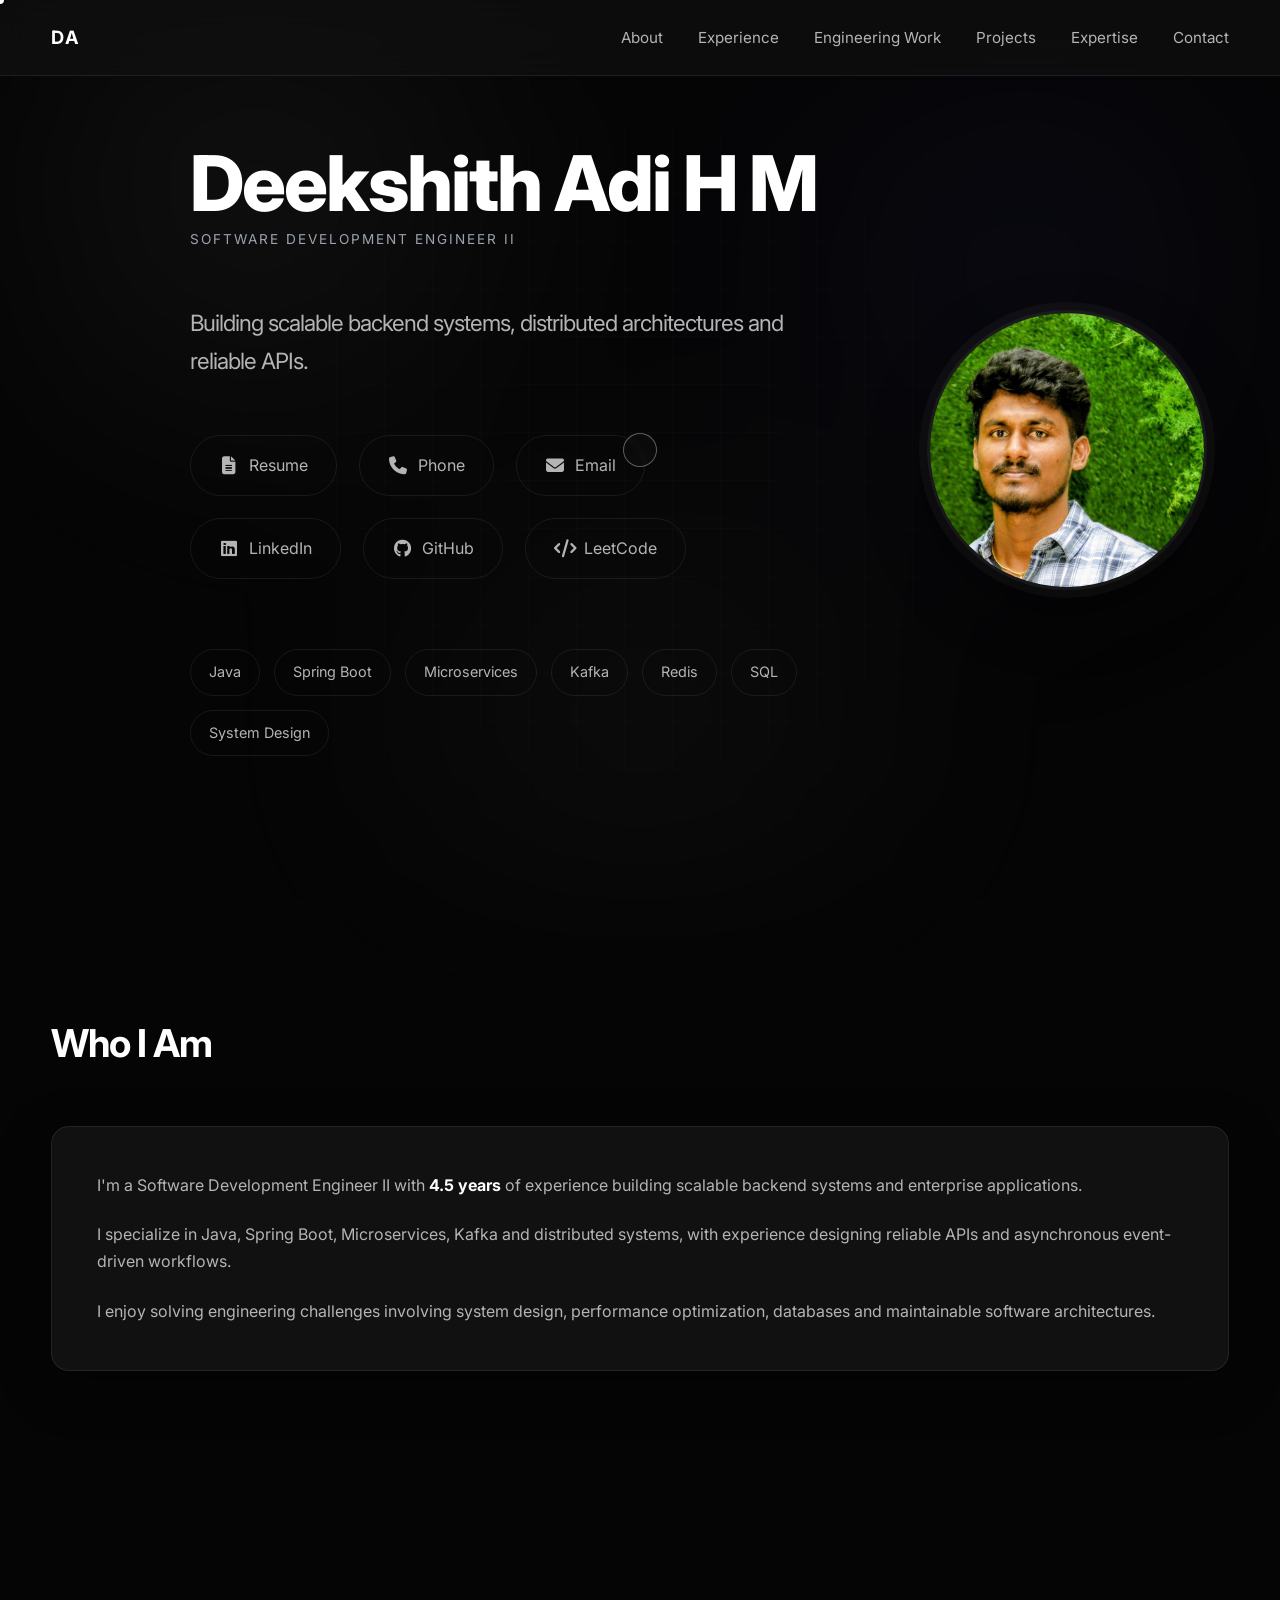
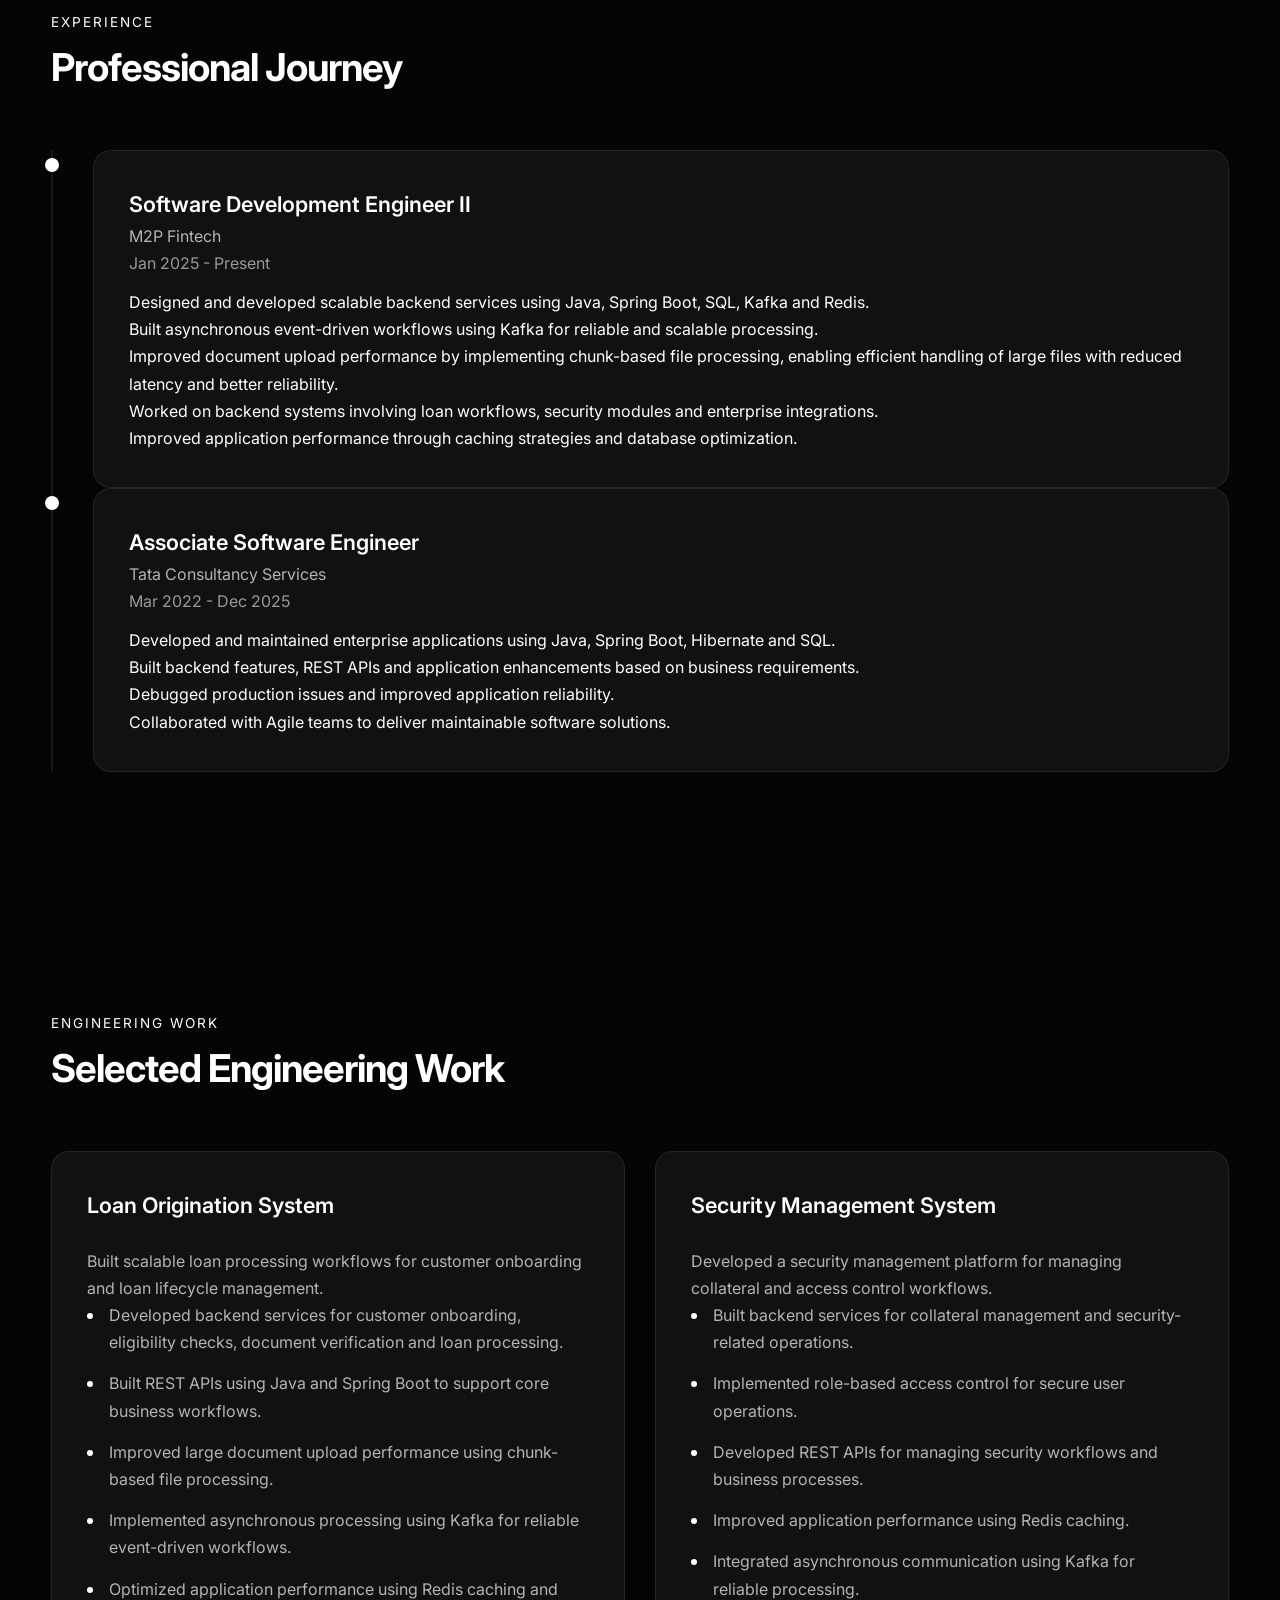
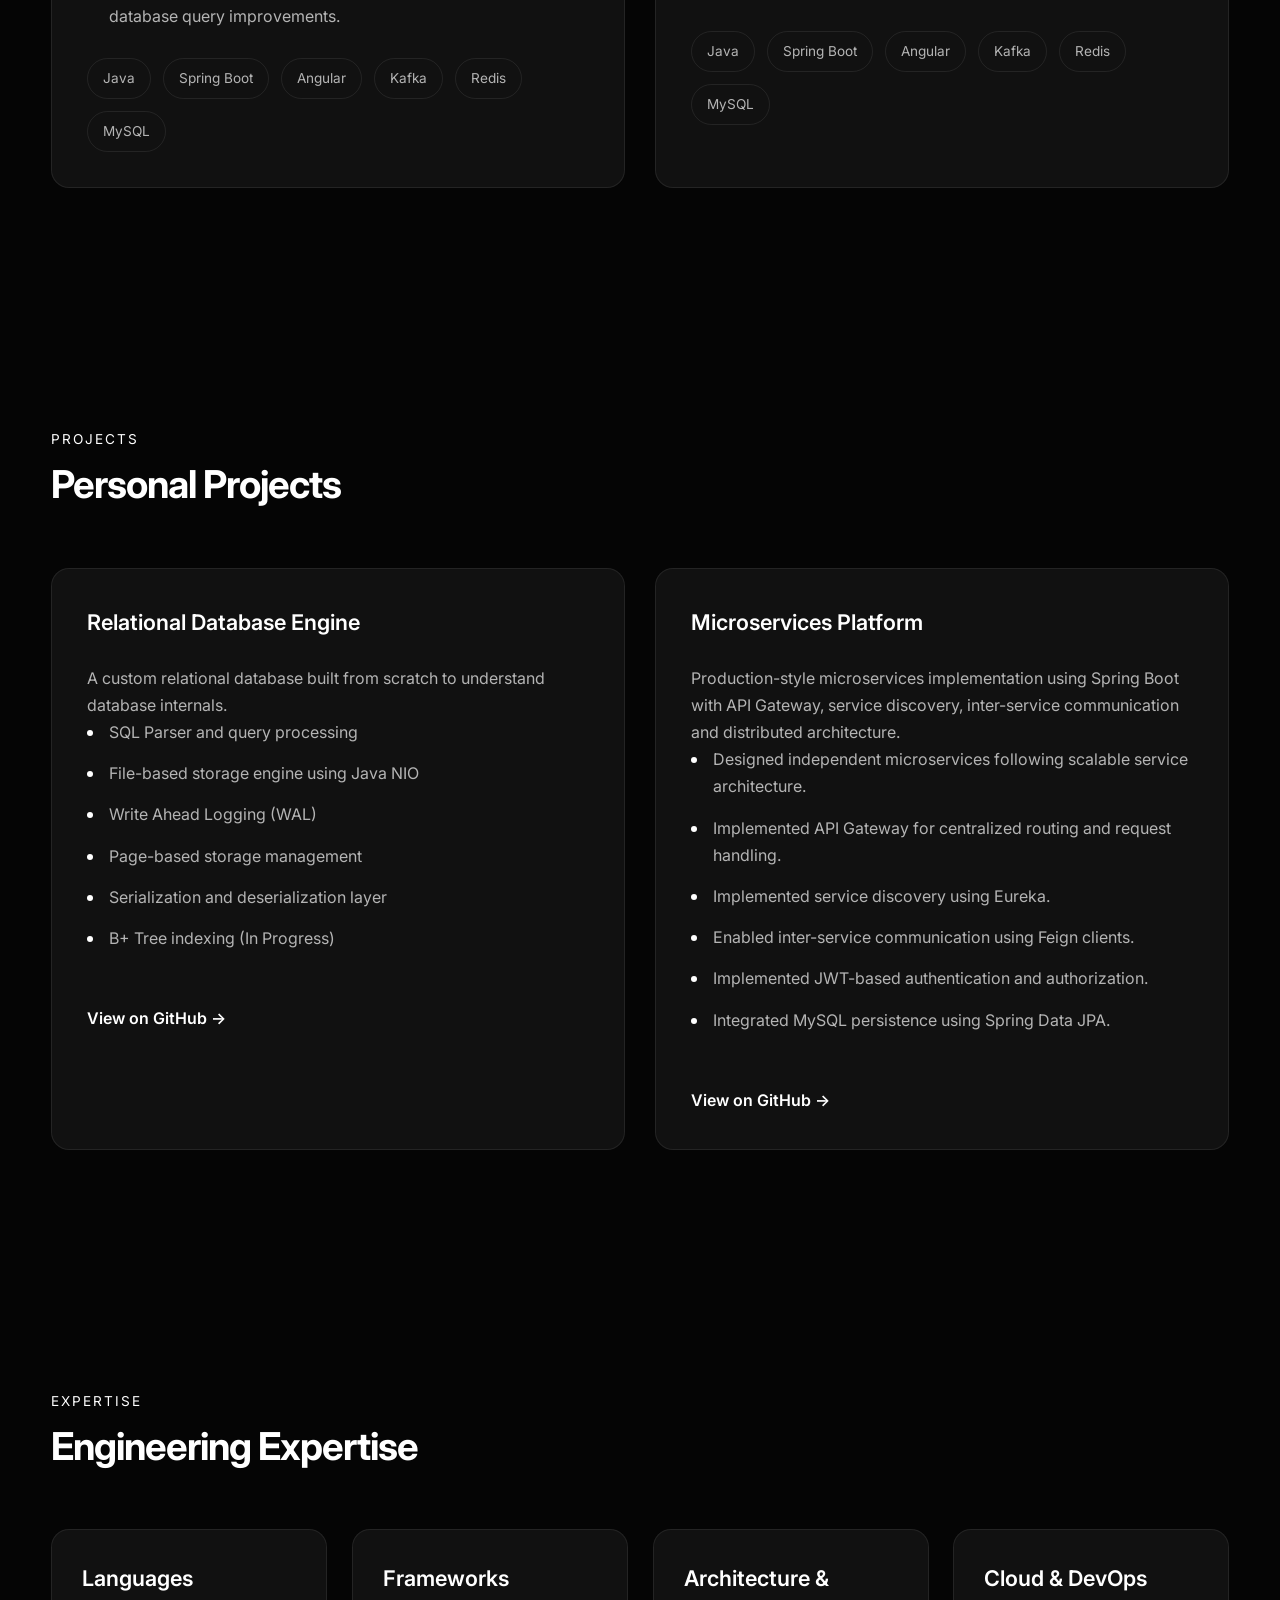
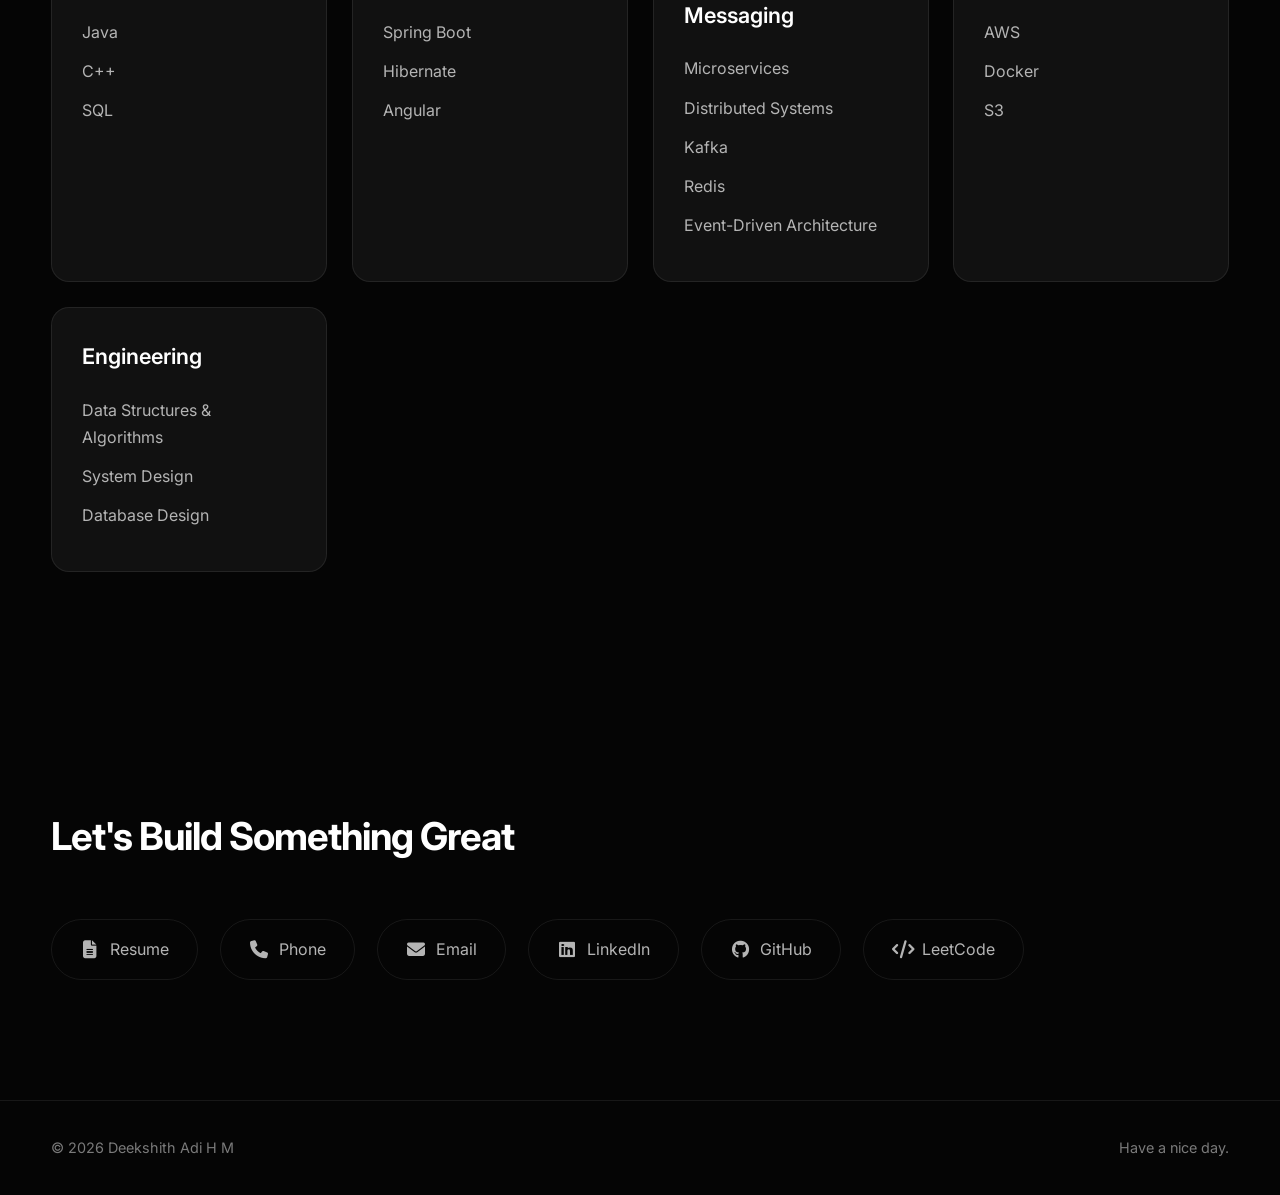
==== index.html @ 99593f80 "Update index.html" ====
<!DOCTYPE html>
<html lang="en">
<head>
    <meta charset="UTF-8" />
    <meta name="viewport" content="width=device-width, initial-scale=1.0" />

    <title>Deekshith Adi H M | Software Development Engineer</title>

    <meta
        name="description"
        content="Software Development Engineer specializing in Java, Spring Boot, Kafka, Distributed Systems and Microservices."
    />

    <meta
        name="keywords"
        content="Java Developer, Spring Boot, Kafka, Microservices, Backend Engineer, Software Engineer, System Design"
    />

    <meta name="author" content="Deekshith Adi H M" />

    <link rel="stylesheet" href="css/styles.css" />
    <link rel="stylesheet" href="css/background.css">
    <link rel="stylesheet" href="css/animations.css" />
    <link rel="stylesheet" href="css/responsive.css" />
    <link rel="stylesheet" href="css/cursor.css">
    <link rel="stylesheet" href="css/loader.css">
    <link rel="stylesheet" href="css/progress.css">

    <link rel="preconnect" href="https://fonts.googleapis.com">
    <link rel="preconnect" href="https://fonts.gstatic.com" crossorigin>

    <link href="https://fonts.googleapis.com/css2?family=Inter:wght@300;400;500;600;700;800&display=swap" rel="stylesheet">
    <link rel="stylesheet" href="https://cdnjs.cloudflare.com/ajax/libs/font-awesome/6.6.0/css/all.min.css"/>

    <script defer src="js/main.js"></script>
    <script defer src="js/cursor.js"></script>
    <script defer src="js/loader.js"></script>
    <script defer src="js/progress.js"></script>

</head>


<body>


<div class="loader">

    <div class="loader-logo">
        DA
    </div>

    <div class="loader-text">
        Loading Portfolio
    </div>

    <div class="loader-bar">

        <div class="loader-progress"></div>

    </div>

</div>


<div class="scroll-progress">
    <div class="scroll-progress-bar"></div>
</div>


<div class="cursor-dot"></div>
<div class="cursor-ring"></div>

<div class="background-noise"></div>



<!-- ================= NAVBAR ================= -->

<header class="navbar">

    <div class="container nav-container">

        <a href="#hero" class="logo">
            DA
        </a>


        <nav class="nav-links">

            <a href="#about">About</a>
            <a href="#experience">Experience</a>
            <a href="#engineering-work">Engineering Work</a>
            <a href="#projects">Projects</a>
            <a href="#expertise">Expertise</a>
            <a href="#contact">Contact</a>

        </nav>


        <button class="menu-btn" id="menuBtn">
            ☰
        </button>


    </div>

</header>




<!-- ================= HERO ================= -->


<section id="hero" class="hero">


    <div class="container hero-container">

         <div class="hero-left">


        <h1>
            Deekshith Adi H M
        </h1>
        <p class="hero-tag">
            Software Development Engineer II
        </p>     


        <h2>
            Building scalable backend systems,
            distributed architectures and reliable APIs.
        </h2>



        <div class="hero-buttons">


           <div class="contact-links">

    <a href="assets/resume.pdf" target="_blank">
        <i class="fa-solid fa-file-lines"></i>
        Resume
    </a>

    <a href="tel:+917981121773">
        <i class="fa-solid fa-phone"></i>
        Phone
    </a>

    <a href="mailto:deekshithadi.hm@gmail.com">
        <i class="fa-solid fa-envelope"></i>
        Email
    </a>

    <a href="https://www.linkedin.com/in/deekshith-adi-493778290" target="_blank">
        <i class="fa-brands fa-linkedin"></i>
        LinkedIn
    </a>

    <a href="https://github.com/Deekshith8" target="_blank">
        <i class="fa-brands fa-github"></i>
        GitHub
    </a>

    <a href="https://leetcode.com/u/Deek100/" target="_blank">
        <i class="fa-solid fa-code"></i>
        LeetCode
    </a>

</div>



        </div>



        <div class="hero-tech">


            <span>Java</span>
            <span>Spring Boot</span>
            <span>Microservices</span>
            <span>Kafka</span>
            <span>Redis</span>
            <span>SQL</span>
            <span>System Design</span>


        </div>


      </div>

        <div class="hero-right">

        <div class="hero-image">
            <img
                src="assets/images/profile.jpg"
                alt="Deekshith Adi H M"
                loading="lazy"
            >
        </div>

      </div>
        
    </div>     


</section>





<!-- ================= ABOUT ================= -->


<section id="about" class="section">


<div class="container">


<div class="section-heading">


<!-- <p>
    About
</p> -->


<h2>
    Who I Am
</h2>


</div>




<div class="about-card">


<p>

I'm a Software Development Engineer II with
<strong>4.5 years</strong> of experience building
scalable backend systems and enterprise applications.

</p>



<p>

I specialize in Java, Spring Boot, Microservices,
Kafka and distributed systems, with experience designing
reliable APIs and asynchronous event-driven workflows.

</p>



<p>

I enjoy solving engineering challenges involving
system design, performance optimization,
databases and maintainable software architectures.

</p>


</div>



</div>


</section>







<!-- ================= EXPERIENCE ================= -->


<section id="experience" class="section">


<div class="container">


<div class="section-heading">


<p>
Experience
</p>


<h2>
Professional Journey
</h2>


</div>





<div class="timeline">



<div class="timeline-item">


<div class="timeline-dot"></div>



<div class="timeline-content">






<h3>

Software Development Engineer II

</h3>



<p>

M2P Fintech

</p>

<span class="timeline-year">

Jan 2025 - Present

</span>



<ul>


<li>
Designed and developed scalable backend services using Java, Spring Boot, SQL, Kafka and Redis.
</li>


<li>
Built asynchronous event-driven workflows using Kafka for reliable and scalable processing.
</li>


<li>
Improved document upload performance by implementing chunk-based file processing, enabling efficient handling of large files with reduced latency and better reliability.
</li>


<li>
Worked on backend systems involving loan workflows, security modules and enterprise integrations.
</li>


<li>
Improved application performance through caching strategies and database optimization.
</li>


</ul>


</div>


</div>





<div class="timeline-item">


<div class="timeline-dot"></div>


<div class="timeline-content">





<h3>

Associate Software Engineer

</h3>


<p>

Tata Consultancy Services

</p>

<span class="timeline-year">

Mar 2022 - Dec 2025

</span>



<ul>


<li>
Developed and maintained enterprise applications using Java, Spring Boot, Hibernate and SQL.
</li>


<li>
Built backend features, REST APIs and application enhancements based on business requirements.
</li>


<li>
Debugged production issues and improved application reliability.
</li>


<li>
Collaborated with Agile teams to deliver maintainable software solutions.
</li>


</ul>



</div>


</div>



</div>


</div>


</section>
<!-- ================= ENGINEERING WORK ================= -->


<section id="engineering-work" class="section">


<div class="container">


<div class="section-heading">


<p>
Engineering Work
</p>


<h2>
Selected Engineering Work
</h2>


</div>




<div class="cards-grid">



<!-- LOS -->


<article class="project-card">


<h3>
Loan Origination System
</h3>



<p>

Built scalable loan processing workflows for customer
onboarding and loan lifecycle management.

</p>



<ul>


<li>
Developed backend services for customer onboarding,
eligibility checks, document verification and loan processing.
</li>


<li>
Built REST APIs using Java and Spring Boot to support
core business workflows.
</li>


<li>
Improved large document upload performance using
chunk-based file processing.
</li>


<li>
Implemented asynchronous processing using Kafka for
reliable event-driven workflows.
</li>


<li>
Optimized application performance using Redis caching
and database query improvements.
</li>


</ul>




<div class="tech-stack">


<span>Java</span>
<span>Spring Boot</span>
<span>Angular</span>
<span>Kafka</span>
<span>Redis</span>
<span>MySQL</span>


</div>



</article>






<!-- SMS -->


<article class="project-card">


<h3>

Security Management System

</h3>



<p>

Developed a security management platform for managing
collateral and access control workflows.

</p>



<ul>


<li>
Built backend services for collateral management and
security-related operations.
</li>


<li>
Implemented role-based access control for secure user operations.
</li>


<li>
Developed REST APIs for managing security workflows
and business processes.
</li>


<li>
Improved application performance using Redis caching.
</li>


<li>
Integrated asynchronous communication using Kafka
for reliable processing.
</li>


</ul>



<div class="tech-stack">


<span>Java</span>
<span>Spring Boot</span>
<span>Angular</span>
<span>Kafka</span>
<span>Redis</span>
<span>MySQL</span>


</div>



</article>




</div>


</div>


</section>








<!-- ================= PERSONAL PROJECTS ================= -->


<section id="projects" class="section">


<div class="container">


<div class="section-heading">


<p>
Projects
</p>


<h2>
Personal Projects
</h2>


</div>





<div class="cards-grid">





<article class="project-card">


<h3>

Relational Database Engine

</h3>



<p>

A custom relational database built from scratch to
understand database internals.

</p>



<ul>


<li>
SQL Parser and query processing
</li>


<li>
File-based storage engine using Java NIO
</li>


<li>
Write Ahead Logging (WAL)
</li>


<li>
Page-based storage management
</li>


<li>
Serialization and deserialization layer
</li>


<li>
B+ Tree indexing (In Progress)
</li>


</ul>



<a
href="https://github.com/Deekshith8/MyDb"
target="_blank"
class="project-link"
>

View on GitHub →

</a>



</article>





<article class="project-card">

    <h3>
        Microservices Platform
    </h3>


    <p>
        Production-style microservices implementation using
        Spring Boot with API Gateway, service discovery,
        inter-service communication and distributed architecture.
    </p>


    <ul>

        <li>
            Designed independent microservices following
            scalable service architecture.
        </li>

        <li>
            Implemented API Gateway for centralized routing
            and request handling.
        </li>

        <li>
            Implemented service discovery using Eureka.
        </li>

        <li>
            Enabled inter-service communication using Feign clients.
        </li>

        <li>
            Implemented JWT-based authentication and authorization.
        </li>

        <li>
            Integrated MySQL persistence using Spring Data JPA.
        </li>

    </ul>


    <a
        href="https://github.com/Deekshith8/Microservices"
        target="_blank"
        class="project-link"
    >
        View on GitHub →
    </a>


</article>





</div>


</div>


</section>








<!-- ================= EXPERTISE ================= -->



<section id="expertise" class="section">


<div class="container">


<div class="section-heading">


<p>
Expertise
</p>


<h2>
Engineering Expertise
</h2>


</div>





<div class="skills-grid">





<div class="skill-card">


<h3>
Languages
</h3>


<span>Java</span>
<span>C++</span>
<span>SQL</span>


</div>







<div class="skill-card">


<h3>
Frameworks
</h3>


<span>Spring Boot</span>
<span>Hibernate</span>
<span>Angular</span>


</div>







<div class="skill-card">


<h3>
Architecture & Messaging
</h3>


<span>Microservices</span>
<span>Distributed Systems</span>
<span>Kafka</span>
<span>Redis</span>
<span>Event-Driven Architecture</span>


</div>







<div class="skill-card">


<h3>
Cloud & DevOps
</h3>


<span>AWS</span>
<span>Docker</span>
<span>S3</span>    


</div>







<div class="skill-card">


<h3>
Engineering
</h3>


<span>Data Structures & Algorithms</span>
<span>System Design</span>
<span>Database Design</span>


</div>





</div>


</div>


</section>









<!-- ================= CONTACT ================= -->



<section id="contact" class="section">


<div class="container">


<div class="section-heading">



<h2>
Let's Build Something Great
</h2>


</div>




<div class="contact-links">
<div class="contact-links">

    <a href="assets/resume.pdf" target="_blank">
        <i class="fa-solid fa-file-lines"></i>
        Resume
    </a>

    <a href="tel:+917981121773">
        <i class="fa-solid fa-phone"></i>
        Phone
    </a>

    <a href="mailto:deekshithadi.hm@gmail.com">
        <i class="fa-solid fa-envelope"></i>
        Email
    </a>

    <a href="https://www.linkedin.com/in/deekshith-adi-493778290" target="_blank">
        <i class="fa-brands fa-linkedin"></i>
        LinkedIn
    </a>

    <a href="https://github.com/Deekshith8" target="_blank">
        <i class="fa-brands fa-github"></i>
        GitHub
    </a>

    <a href="https://leetcode.com/u/Deek100/" target="_blank">
        <i class="fa-solid fa-code"></i>
        LeetCode
    </a>

</div>


</div>



</div>


</section>








<!-- ================= FOOTER ================= -->



<footer>


<div class="container footer-content">


<p>

© 2026 Deekshith Adi H M

</p>



<p>

Have a nice day.

</p>



</div>


</footer>





</body>

</html>
---- css/styles.css ----
/* ===========================================================
   GLOBAL
=========================================================== */

:root {

    --bg: #070707;
    --surface: #111111;
    --surface-light: #171717;

    --text: #ffffff;
    --text-secondary: #b4b4b4;
    --text-muted: #7a7a7a;

    --border: rgba(255,255,255,.08);
    --border-hover: rgba(255,255,255,.18);

    --primary: #ffffff;

    --glass: rgba(18,18,18,.65);

    --shadow:
        0 15px 50px rgba(0,0,0,.35);

    --radius:18px;

    --max-width:1200px;

}

/* ===========================================================
   RESET
=========================================================== */

*{
    margin:0;
    padding:0;
    box-sizing:border-box;
}

html{

    scroll-behavior:smooth;

}

body{

    font-family:'Inter',sans-serif;

    background:var(--bg);

    color:var(--text);

    line-height:1.7;

    overflow-x:hidden;

}

img{

    max-width:100%;

}

a{

    color:inherit;

    text-decoration:none;

}

ul{

    list-style:none;

}

button{

    border:none;

    background:none;

    cursor:pointer;

    font-family:inherit;

}

/* ===========================================================
   TYPOGRAPHY
=========================================================== */

h1{

    font-size:4.7rem;

    line-height:1.05;

    font-weight:800;

    letter-spacing:-2px;

}

h2{

    font-size:2.4rem;

    line-height:1.2;

    font-weight:700;

    letter-spacing:-1px;

}

h3{

    font-size:1.35rem;

    font-weight:600;

}

p{

    color:var(--text-secondary);

    font-size:1rem;

}

/* ===========================================================
   LAYOUT
=========================================================== */

.container{

    width:min(92%,var(--max-width));

    margin:auto;

}

.section{

    padding:120px 0;

}

.section-heading{

    margin-bottom:60px;

}

.section-heading p{

    color:white;

    font-size:.85rem;

    text-transform:uppercase;

    letter-spacing:2px;

    margin-bottom:10px;

}

.section-heading h2{

    max-width:600px;

}

/* ===========================================================
   NAVBAR
=========================================================== */

.navbar{

    position:fixed;

    top:0;

    left:0;

    width:100%;

    z-index:1000;

    backdrop-filter:blur(18px);

    background:var(--glass);

    border-bottom:1px solid var(--border);

}

.nav-container{

    display:flex;

    justify-content:space-between;

    align-items:center;

    height:75px;

}

.logo{

    font-weight:700;

    font-size:1.15rem;

    letter-spacing:2px;

}

.nav-links{

    display:flex;

    gap:35px;

}

.nav-links a{

    color:var(--text-secondary);

    transition:.3s;

    font-size:.95rem;

}

.nav-links a:hover{

    color:white;

}

.menu-btn{

    display:none;

    color:white;

    font-size:1.5rem;

}

/* ===========================================================
   HERO
=========================================================== */

.hero{

    min-height:100vh;

    display:flex;

    align-items:center;

}

.hero-container{

    max-width:900px;

}

.hero-tag{

    display:inline-block;

    color:#9ca3af;

    margin-bottom:25px;

    letter-spacing:2px;

    text-transform:uppercase;

    font-size:.85rem;

}

.hero h2{

    margin-top:28px;

    color:var(--text-secondary);

    font-size:1.4rem;

    font-weight:400;

    line-height:1.7;

    max-width:820px;

}

.hero-buttons{

    display:flex;

    gap:18px;

    flex-wrap:wrap;

    margin-top:55px;

}

.primary-btn{

    padding:15px 28px;

    background:white;

    color:black;

    border-radius:999px;

    font-weight:600;

    transition:.3s;

}

.primary-btn:hover{

    transform:translateY(-3px);

}

.secondary-btn{

    padding:15px 28px;

    border:1px solid var(--border);

    border-radius:999px;

    color:var(--text-secondary);

    transition:.3s;

}

.secondary-btn:hover{

    color:white;

    border-color:var(--border-hover);

    background:rgba(255,255,255,.04);

}

.hero-tech{

    display:flex;

    flex-wrap:wrap;

    gap:14px;

    margin-top:70px;

}

.hero-tech span{

    border:1px solid var(--border);

    padding:10px 18px;

    border-radius:999px;

    color:var(--text-secondary);

    font-size:.9rem;

}

/* ===========================================================
   ABOUT
=========================================================== */

.about-card{

    background:var(--surface);

    border:1px solid var(--border);

    border-radius:var(--radius);

    padding:45px;

    box-shadow:var(--shadow);

}

.about-card p{

    margin-bottom:22px;

}

.about-card p:last-child{

    margin-bottom:0;

}

.about-card strong{

    color:white;

}

/* ===========================================================
   TIMELINE
=========================================================== */

.timeline{

    position:relative;

    padding-left:40px;

    border-left:2px solid var(--border);

}

.timeline-item{

    position:relative;

}

.timeline-dot{

    position:absolute;

    width:14px;

    height:14px;

    border-radius:50%;

    background:white;

    left:-48px;

    top:8px;

}

.timeline-content{

    background:var(--surface);

    border:1px solid var(--border);

    border-radius:var(--radius);

    padding:35px;

}

.timeline-year{

    display:inline-block;

    color:#999;

    margin-bottom:12px;

}

/* ===========================================================
   GRID
=========================================================== */

.cards-grid{

    display:grid;

    grid-template-columns:repeat(auto-fit,minmax(360px,1fr));

    gap:30px;

}

/* ===========================================================
   PROJECT CARD
=========================================================== */

.project-card{

    background:var(--surface);

    border:1px solid var(--border);

    border-radius:var(--radius);

    padding:35px;

    transition:.35s;

}

.project-card:hover{

    transform:translateY(-8px);

    border-color:var(--border-hover);

}

.project-card h3{

    margin-bottom:24px;

}

.project-card ul{

    display:flex;

    flex-direction:column;

    gap:14px;

    margin-bottom:28px;

}

.project-card li{

    color:var(--text-secondary);

    position:relative;

    padding-left:22px;

}

.project-card li::before{

    content:"";

    position:absolute;

    width:6px;

    height:6px;

    border-radius:50%;

    background:white;

    left:0;

    top:11px;

}

.project-link{

    display:inline-flex;

    margin-top:25px;

    color:white;

    font-weight:600;

}

.tech-stack{

    display:flex;

    flex-wrap:wrap;

    gap:12px;

}

.tech-stack span{

    padding:8px 15px;

    border-radius:999px;

    border:1px solid var(--border);

    color:var(--text-secondary);

    font-size:.85rem;

}

/* ===========================================================
   SKILLS
=========================================================== */

.skills-grid{

    display:grid;

    grid-template-columns:repeat(auto-fit,minmax(240px,1fr));

    gap:25px;

}

.skill-card{

    background:var(--surface);

    border:1px solid var(--border);

    border-radius:var(--radius);

    padding:30px;

    transition:.35s;

}

.skill-card:hover{

    border-color:var(--border-hover);

    transform:translateY(-6px);

}

.skill-card h3{

    margin-bottom:22px;

}

.skill-card span{

    display:block;

    color:var(--text-secondary);

    margin-bottom:12px;

}

/* ===========================================================
   CONTACT
=========================================================== */

.contact-links{

    display:flex;

    flex-wrap:wrap;

    gap:22px;

}

.contact-links a{

    padding:16px 28px;

    border:1px solid var(--border);

    border-radius:999px;

    color:var(--text-secondary);

    transition:.3s;

}

.contact-links a:hover{

    background:white;

    color:black;

}

/* ===========================================================
   FOOTER
=========================================================== */

footer{

    border-top:1px solid var(--border);

    padding:35px 0;

}

.footer-content{

    display:flex;

    justify-content:space-between;

    align-items:center;

    gap:20px;

}

.footer-content p{

    color:var(--text-muted);

    font-size:.9rem;

}

/* ===========================================================
   SELECTION
=========================================================== */

::selection{

    background:white;

    color:black;

}

/* ===========================================================
   SCROLLBAR
=========================================================== */

::-webkit-scrollbar{

    width:8px;

}

::-webkit-scrollbar-track{

    background:#090909;

}

::-webkit-scrollbar-thumb{

    background:#2d2d2d;

    border-radius:10px;

}

::-webkit-scrollbar-thumb:hover{

    background:#555;

}

.nav-links a.active {
    color: #ffffff;
}

.nav-links a.active::after {
    width: 100%;
}

.hero-container{
    display:flex;
    justify-content:space-between;
    align-items:center;
    gap:80px;
}

.hero-left{
    flex:1;
}

.hero-left h1{
    white-space: nowrap;
    font-size: clamp(3rem, 6vw, 5rem);
    line-height: 1.05;
}

.hero-right{
    flex:0 0 230px;
    display:flex;
    justify-content:center;
    transform: translateX(30px);
}

.hero-image{
    width: 280px;
    height: 280px;
    border-radius: 50%;
    overflow: hidden;
    border: 3px solid rgba(255,255,255,.08);
    box-shadow:
        0 0 0 8px rgba(255,255,255,.03),
        0 25px 60px rgba(0,0,0,.45);
}

.hero-image:hover{
    transform:translateY(-6px);
}

.hero-image img{
    width:100%;
    height:100%;
    object-fit:cover;
     object-position:55% 8%;
}

.hero-meta{
    margin:20px 0;
    color:#9ca3af;
    font-size:.95rem;
}

.project-subtitle{
    color:#9ca3af;
    margin-bottom:18px;
    font-size:.95rem;
}


.contact-links a{
    display:flex;
    align-items:center;
    gap:10px;
}

.contact-links i{
    font-size:18px;
    width:20px;
    text-align:center;
}
---- css/background.css ----
/* ==========================================================
   PREMIUM BACKGROUND
   Vercel / Linear Inspired
========================================================== */

body {

    position: relative;
    overflow-x: hidden;
    background: #050505;

}

/* ----------------------------------------------------------
   Animated Aurora
---------------------------------------------------------- */

body::before {

    content: "";

    position: fixed;

    inset: 0;

    pointer-events: none;

    background:

        radial-gradient(circle at 20% 20%,
            rgba(255,255,255,0.05),
            transparent 30%),

        radial-gradient(circle at 80% 30%,
            rgba(90,90,255,0.05),
            transparent 35%),

        radial-gradient(circle at 50% 80%,
            rgba(255,255,255,0.03),
            transparent 40%);

    filter: blur(80px);

    animation: auroraMove 18s ease-in-out infinite alternate;

    z-index: -3;

}

/* ----------------------------------------------------------
   Grid
---------------------------------------------------------- */

body::after {

    content: "";

    position: fixed;

    inset: 0;

    pointer-events: none;

    background-image:

        linear-gradient(
            rgba(255,255,255,0.03) 1px,
            transparent 1px
        ),

        linear-gradient(
            90deg,
            rgba(255,255,255,0.03) 1px,
            transparent 1px
        );

    background-size: 48px 48px;

    mask-image:
        radial-gradient(circle at center,
            black,
            transparent 95%);

    z-index: -2;

    opacity: .6;

}

/* ----------------------------------------------------------
   Noise Layer
---------------------------------------------------------- */

.background-noise {

    position: fixed;

    inset: 0;

    pointer-events: none;

    opacity: .02;

    background-image:
        url("https://www.transparenttextures.com/patterns/asfalt-dark.png");

    z-index: -1;

}

/* ----------------------------------------------------------
   Animation
---------------------------------------------------------- */

@keyframes auroraMove {

    from {

        transform:
            translate(-4%, -2%)
            scale(1);

    }

    to {

        transform:
            translate(4%, 3%)
            scale(1.15);

    }

}
---- css/animations.css ----
/* ==========================================================
   ANIMATIONS
========================================================== */

/* ---------- Keyframes ---------- */

@keyframes fadeUp {

    from {
        opacity: 0;
        transform: translateY(45px);
    }

    to {
        opacity: 1;
        transform: translateY(0);
    }

}

@keyframes fadeLeft {

    from {
        opacity: 0;
        transform: translateX(-50px);
    }

    to {
        opacity: 1;
        transform: translateX(0);
    }

}

@keyframes fadeRight {

    from {
        opacity: 0;
        transform: translateX(50px);
    }

    to {
        opacity: 1;
        transform: translateX(0);
    }

}

@keyframes zoomIn {

    from {
        opacity: 0;
        transform: scale(.92);
    }

    to {
        opacity: 1;
        transform: scale(1);
    }

}

@keyframes float {

    0% {
        transform: translateY(0);
    }

    50% {
        transform: translateY(-6px);
    }

    100% {
        transform: translateY(0);
    }

}

@keyframes pulse {

    0% {
        box-shadow: 0 0 0 rgba(255,255,255,.15);
    }

    50% {
        box-shadow: 0 0 25px rgba(255,255,255,.08);
    }

    100% {
        box-shadow: 0 0 0 rgba(255,255,255,.15);
    }

}

@keyframes slideDown {

    from {

        opacity:0;
        transform:translateY(-25px);

    }

    to{

        opacity:1;
        transform:translateY(0);

    }

}

/* ==========================================================
   INITIAL STATES
========================================================== */

.reveal{

    opacity:0;

    transform:translateY(45px);

    transition:
        opacity .8s ease,
        transform .8s ease;

    will-change:opacity,transform;

}

.reveal.active{

    opacity:1;

    transform:translateY(0);

}

/* ---------- Variants ---------- */

.reveal-left{

    opacity:0;

    transform:translateX(-50px);

    transition:
        opacity .8s ease,
        transform .8s ease;

}

.reveal-left.active{

    opacity:1;

    transform:translateX(0);

}

.reveal-right{

    opacity:0;

    transform:translateX(50px);

    transition:
        opacity .8s ease,
        transform .8s ease;

}

.reveal-right.active{

    opacity:1;

    transform:translateX(0);

}

.reveal-scale{

    opacity:0;

    transform:scale(.94);

    transition:
        opacity .8s ease,
        transform .8s ease;

}

.reveal-scale.active{

    opacity:1;

    transform:scale(1);

}

/* ==========================================================
   STAGGER DELAYS
========================================================== */

.delay-1{

    transition-delay:.08s;

}

.delay-2{

    transition-delay:.16s;

}

.delay-3{

    transition-delay:.24s;

}

.delay-4{

    transition-delay:.32s;

}

.delay-5{

    transition-delay:.40s;

}

.delay-6{

    transition-delay:.48s;

}

/* ==========================================================
   HERO
========================================================== */

.hero-tag{

    animation:
        fadeUp .8s ease forwards;

}

.hero h1{

    animation:
        fadeUp .9s ease forwards;

}

.hero h2{

    animation:
        fadeUp 1s ease forwards;

}

.hero-buttons{

    animation:
        fadeUp 1.1s ease forwards;

}

.hero-tech{

    animation:
        fadeUp 1.2s ease forwards;

}

/* ==========================================================
   NAVBAR
========================================================== */

.navbar{

    animation:
        slideDown .7s ease;

    transition:
        background .3s,
        border-color .3s,
        box-shadow .3s;

}

.navbar.scrolled{

    box-shadow:
        0 15px 40px rgba(0,0,0,.35);

}

/* ==========================================================
   BUTTONS
========================================================== */

.primary-btn,
.secondary-btn,
.contact-links a{

    transition:
        transform .28s ease,
        background .28s ease,
        color .28s ease,
        border-color .28s ease,
        box-shadow .28s ease;

}

.primary-btn:hover{

    transform:translateY(-4px);

    box-shadow:
        0 12px 30px rgba(255,255,255,.15);

}

.secondary-btn:hover,
.contact-links a:hover{

    transform:translateY(-4px);

}

/* ==========================================================
   CARDS
========================================================== */

.project-card,
.skill-card,
.about-card,
.timeline-content{

    transition:
        transform .35s ease,
        border-color .35s ease,
        box-shadow .35s ease,
        background .35s ease;

}

.project-card:hover,
.skill-card:hover,
.about-card:hover,
.timeline-content:hover{

    box-shadow:
        0 18px 45px rgba(0,0,0,.35);

}

/* ==========================================================
   TECH TAGS
========================================================== */

.tech-stack span,
.hero-tech span{

    transition:
        transform .25s ease,
        border-color .25s ease,
        background .25s ease;

}

.tech-stack span:hover,
.hero-tech span:hover{

    transform:translateY(-3px);

    border-color:rgba(255,255,255,.22);

    background:rgba(255,255,255,.03);

}

/* ==========================================================
   LOGO
========================================================== */

.logo{

    transition:
        letter-spacing .3s ease,
        transform .3s ease;

}

.logo:hover{

    letter-spacing:4px;

    transform:translateY(-2px);

}

/* ==========================================================
   NAV LINKS
========================================================== */

.nav-links a{

    position:relative;

}

.nav-links a::after{

    content:"";

    position:absolute;

    left:0;

    bottom:-7px;

    width:0;

    height:2px;

    background:white;

    transition:.3s;

}

.nav-links a:hover::after{

    width:100%;

}

/* ==========================================================
   FLOATING TAGS
========================================================== */

.hero-tech span:nth-child(1){

    animation:
        float 4s ease-in-out infinite;

}

.hero-tech span:nth-child(2){

    animation:
        float 4.4s ease-in-out infinite;

}

.hero-tech span:nth-child(3){

    animation:
        float 4.8s ease-in-out infinite;

}

.hero-tech span:nth-child(4){

    animation:
        float 5.2s ease-in-out infinite;

}

.hero-tech span:nth-child(5){

    animation:
        float 5.6s ease-in-out infinite;

}

/* ==========================================================
   TIMELINE DOT
========================================================== */

.timeline-dot{

    animation:
        pulse 3s infinite ease-in-out;

}

/* ==========================================================
   SECTION TITLES
========================================================== */

.section-heading h2{

    transition:
        letter-spacing .35s ease;

}

.section:hover .section-heading h2{

    letter-spacing:-0.5px;

}

/* ==========================================================
   REDUCED MOTION
========================================================== */

@media (prefers-reduced-motion: reduce){

    *,
    *::before,
    *::after{

        animation:none !important;

        transition:none !important;

        scroll-behavior:auto !important;

    }

}
---- css/responsive.css ----
/* ==========================================================
   LARGE TABLETS
========================================================== */

@media (max-width: 1200px) {

    h1 {
        font-size: 4rem;
    }

    h2 {
        font-size: 2.1rem;
    }

    .container {
        width: min(94%, 1100px);
    }

}

/* ==========================================================
   TABLETS
========================================================== */

@media (max-width: 992px) {

    .section {
        padding: 90px 0;
    }

    h1 {
        font-size: 3.4rem;
    }

    h2 {
        font-size: 1.9rem;
    }

    .hero h2 {
        font-size: 1.2rem;
    }

    .cards-grid {
        grid-template-columns: 1fr;
    }

    .skills-grid {
        grid-template-columns: repeat(2, 1fr);
    }

    .footer-content {

        flex-direction: column;

        text-align: center;

    }

}

/* ==========================================================
   MOBILE
========================================================== */

@media (max-width:768px){

    html{

        font-size:15px;

    }

    .section{

        padding:80px 0;

    }

    .navbar{

        height:70px;

    }

    .nav-container{

        height:70px;

    }

    .menu-btn{

        display:block;

        z-index:1001;

    }

    .nav-links{

        position:fixed;

        top:70px;

        left:0;

        width:100%;

        background:#0d0d0d;

        backdrop-filter:blur(20px);

        border-top:1px solid rgba(255,255,255,.08);

        display:flex;

        flex-direction:column;

        align-items:center;

        gap:30px;

        padding:40px 0;

        transform:translateY(-120%);

        opacity:0;

        pointer-events:none;

        transition:.35s ease;

    }

    .nav-links.active{

        transform:translateY(0);

        opacity:1;

        pointer-events:auto;

    }

    .nav-links a{

        font-size:1rem;

    }

    h1{

        font-size:2.9rem;

        line-height:1.1;

    }

    h2{

        font-size:1.7rem;

    }

    .hero{

        padding-top:70px;

    }

    .hero-container{

        text-align:center;

    }

    .hero h2{

        font-size:1.1rem;

        margin-left:auto;

        margin-right:auto;

    }

    .hero-buttons{

        justify-content:center;

    }

    .hero-tech{

        justify-content:center;

    }

    .section-heading{

        text-align:center;

    }

    .about-card{

        padding:32px;

    }

    .timeline{

        padding-left:25px;

    }

    .timeline-dot{

        left:-33px;

    }

    .timeline-content{

        padding:28px;

    }

    .project-card{

        padding:30px;

    }

    .cards-grid{

        grid-template-columns:1fr;

    }

    .skills-grid{

        grid-template-columns:1fr;

    }

    .skill-card{

        padding:28px;

    }

    .contact-links{

        justify-content:center;

    }

    .contact-links a{

        width:100%;

        text-align:center;

    }

}

/* ==========================================================
   SMALL MOBILE
========================================================== */

@media (max-width:576px){

    .container{

        width:92%;

    }

    h1{

        font-size:2.35rem;

    }

    h2{

        font-size:1.45rem;

    }

    .hero-tag{

        font-size:.8rem;

    }

    .hero h2{

        font-size:1rem;

        line-height:1.8;

    }

    .primary-btn,
    .secondary-btn{

        width:100%;

        justify-content:center;

        text-align:center;

    }

    .hero-buttons{

        flex-direction:column;

        width:100%;

    }

    .hero-tech{

        gap:10px;

    }

    .hero-tech span{

        font-size:.8rem;

        padding:8px 14px;

    }

    .project-card{

        padding:25px;

    }

    .about-card{

        padding:25px;

    }

    .timeline-content{

        padding:24px;

    }

    .section-heading{

        margin-bottom:40px;

    }

    .section-heading h2{

        max-width:100%;

    }

}

/* ==========================================================
   EXTRA SMALL DEVICES
========================================================== */

@media (max-width:380px){

    h1{

        font-size:2rem;

    }

    h2{

        font-size:1.3rem;

    }

    .hero-buttons{

        gap:12px;

    }

    .hero-tech{

        justify-content:flex-start;

    }

    .hero-tech span{

        font-size:.75rem;

    }

    .contact-links{

        gap:15px;

    }

}

/* ==========================================================
   LANDSCAPE PHONES
========================================================== */

@media (max-height:600px) and (orientation:landscape){

    .hero{

        min-height:auto;

        padding:140px 0 80px;

    }

}


@media(max-width:900px){

.hero-container{

    flex-direction:column-reverse;
    text-align:center;
    gap:40px;

}

.hero-right{

    margin-bottom:10px;

}

.hero-meta{

    justify-content:center;

}

}
---- css/cursor.css ----
/* ==========================================================
   CUSTOM CURSOR
   Premium Engineering Portfolio
========================================================== */

/* Hide the default cursor on devices that support hover */
@media (hover: hover) and (pointer: fine) {

    html,
    body,
    a,
    button,
    input,
    textarea,
    select {
        cursor: none;
    }

    /* -----------------------------
       Cursor Dot
    ------------------------------ */

    .cursor-dot {

        position: fixed;

        top: 0;
        left: 0;

        width: 8px;
        height: 8px;

        border-radius: 50%;

        background: #ffffff;

        pointer-events: none;

        z-index: 99999;

        transform: translate(-50%, -50%);

        transition:
            transform .15s ease,
            opacity .25s ease;

        will-change: transform;

    }

    /* -----------------------------
       Cursor Ring
    ------------------------------ */

    .cursor-ring {

        position: fixed;

        top: 0;
        left: 0;

        width: 34px;
        height: 34px;

        border-radius: 50%;

        border: 1px solid rgba(255,255,255,.35);

        background: rgba(255,255,255,.02);

        backdrop-filter: blur(2px);

        pointer-events: none;

        z-index: 99998;

        transform: translate(-50%, -50%);

        transition:

            width .25s ease,
            height .25s ease,
            border-color .25s ease,
            background .25s ease,
            opacity .25s ease;

        will-change: transform;

    }

    /* -----------------------------
       Hover State
    ------------------------------ */

    .cursor-ring.hover {

        width: 56px;
        height: 56px;

        border-color: rgba(255,255,255,.7);

        background: rgba(255,255,255,.05);

    }

    .cursor-dot.hover {

        transform:
            translate(-50%, -50%)
            scale(1.8);

    }

    /* -----------------------------
       Click Animation
    ------------------------------ */

    .cursor-ring.click {

        width: 26px;
        height: 26px;

    }

    .cursor-dot.click {

        transform:
            translate(-50%, -50%)
            scale(.8);

    }

    /* -----------------------------
       Hidden State
    ------------------------------ */

    .cursor-hidden {

        opacity: 0;

    }

}

/* --------------------------------------------------
   Disable completely on touch devices
--------------------------------------------------- */

@media (hover: none), (pointer: coarse) {

    .cursor-dot,
    .cursor-ring {

        display: none !important;

    }

}
---- css/loader.css ----
/* ==========================================================
   LOADER
========================================================== */

.loader {

    position: fixed;

    inset: 0;

    display: flex;

    justify-content: center;
    align-items: center;
    flex-direction: column;

    background: #050505;

    z-index: 999999;

    transition:
        opacity .8s ease,
        visibility .8s ease;

}

/* ---------------------------------- */

.loader.hidden {

    opacity: 0;

    visibility: hidden;

}

/* ---------------------------------- */

.loader-logo {

    font-size: 3.8rem;

    font-weight: 800;

    letter-spacing: 10px;

    color: white;

    margin-bottom: 28px;

}

/* ---------------------------------- */

.loader-text {

    color: #9ca3af;

    font-size: .95rem;

    letter-spacing: 3px;

    text-transform: uppercase;

    margin-bottom: 30px;

}

/* ---------------------------------- */

.loader-bar {

    width: 220px;

    height: 3px;

    background: rgba(255,255,255,.08);

    border-radius: 999px;

    overflow: hidden;

}

/* ---------------------------------- */

.loader-progress {

    width: 0%;

    height: 100%;

    background: white;

    border-radius: inherit;

    transition: width .25s linear;

}

/* ---------------------------------- */

.loader-logo {

    animation:
        loaderPulse 1.5s ease-in-out infinite;

}

@keyframes loaderPulse {

    0% {

        opacity: .6;
        transform: scale(.98);

    }

    50% {

        opacity: 1;
        transform: scale(1);

    }

    100% {

        opacity: .6;
        transform: scale(.98);

    }

}
---- css/progress.css ----
/* ==========================================================
   SCROLL PROGRESS BAR
========================================================== */

.scroll-progress {

    position: fixed;

    top: 0;
    left: 0;

    width: 100%;
    height: 3px;

    z-index: 999999;

    pointer-events: none;

}

/* ----------------------------------------- */

.scroll-progress-bar {

    width: 0%;

    height: 100%;

    background:
        linear-gradient(
            90deg,
            #ffffff,
            rgba(255,255,255,.85)
        );

    transform-origin: left center;

    box-shadow:
        0 0 12px rgba(255,255,255,.30);

    transition:
        width .08s linear;

}
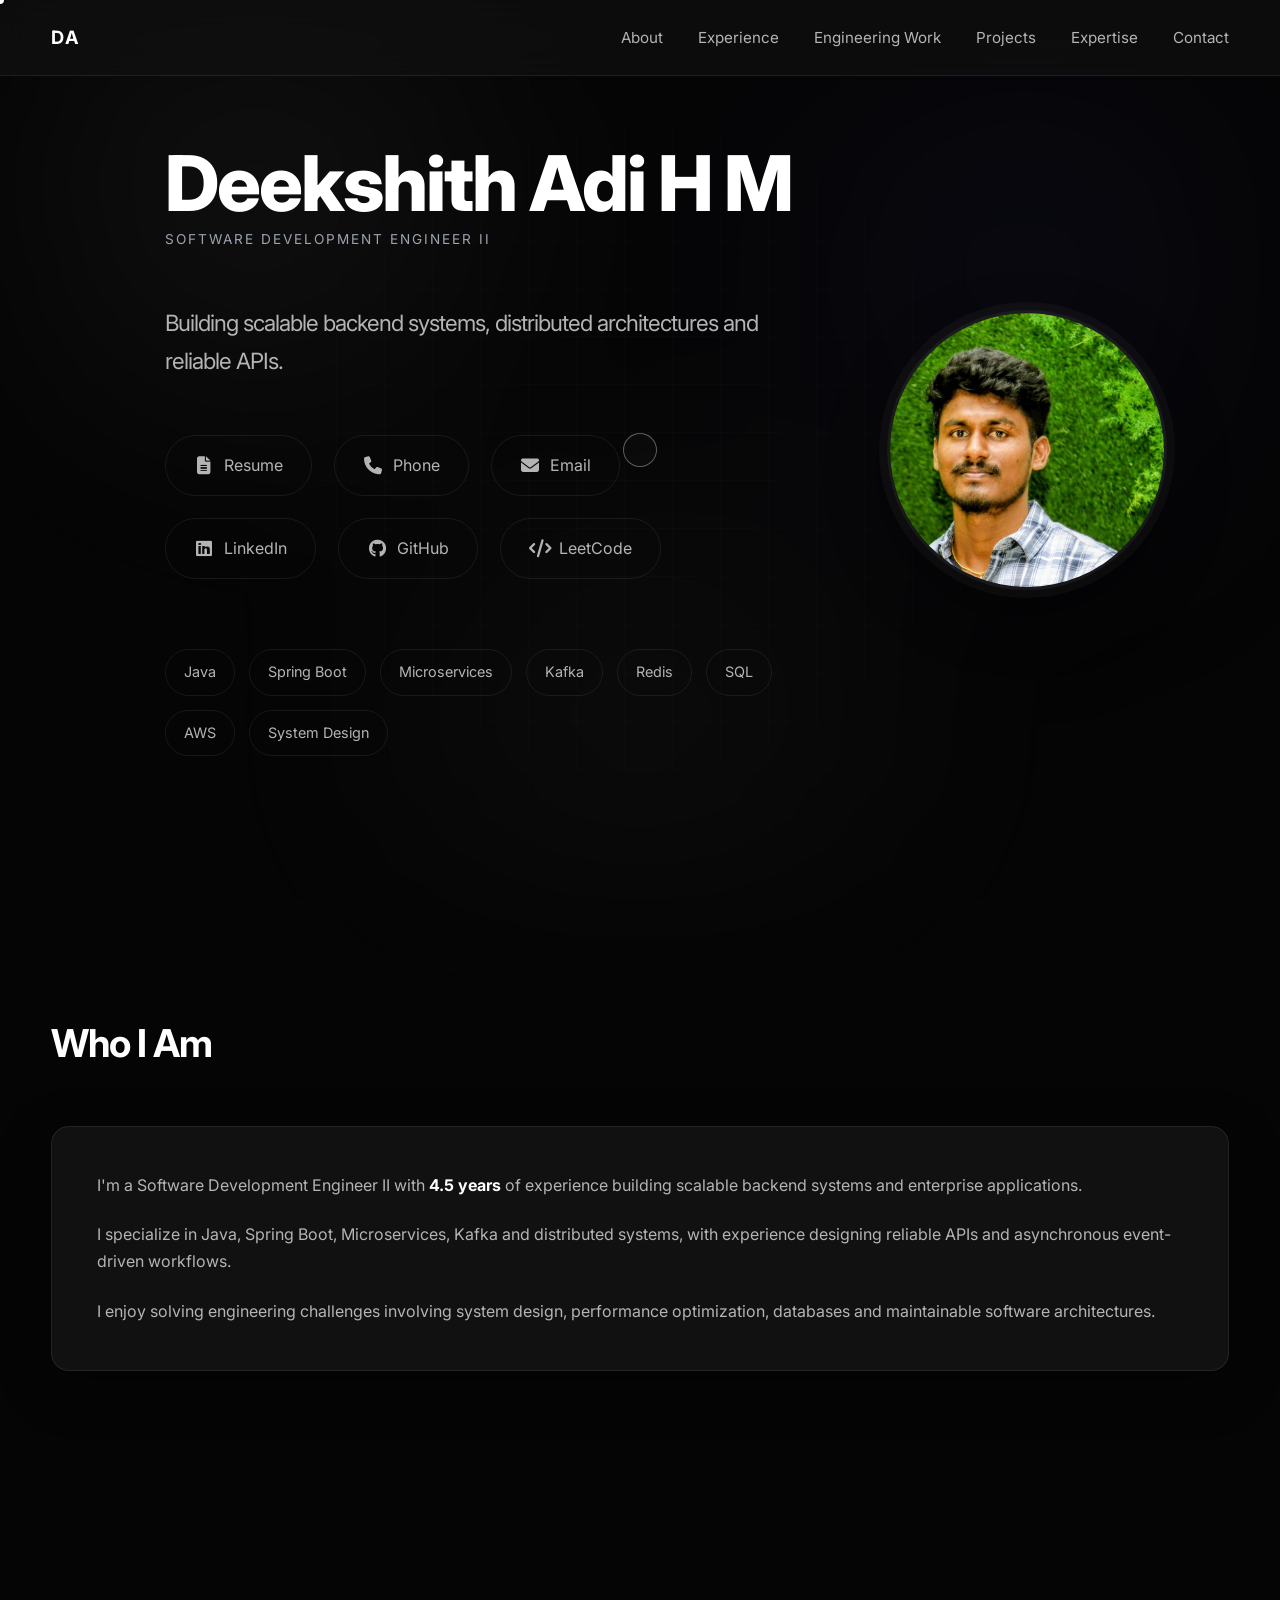
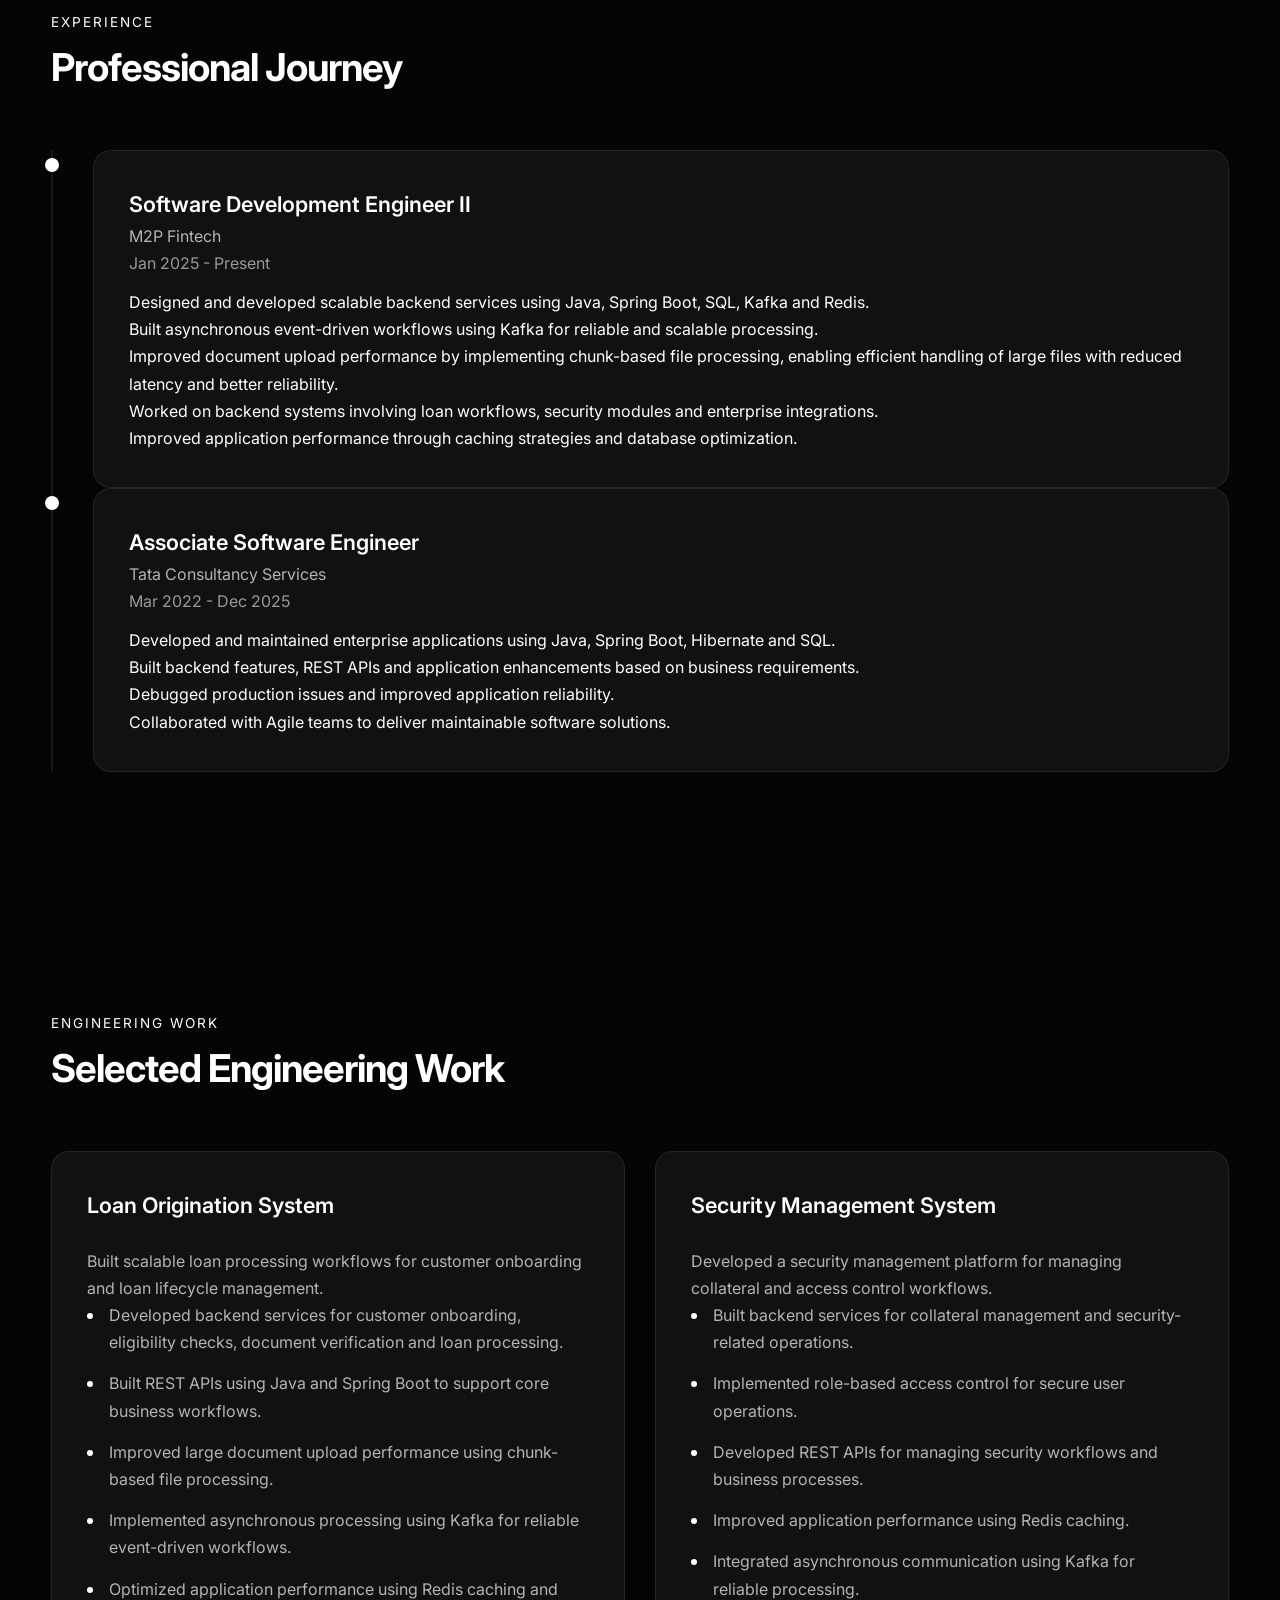
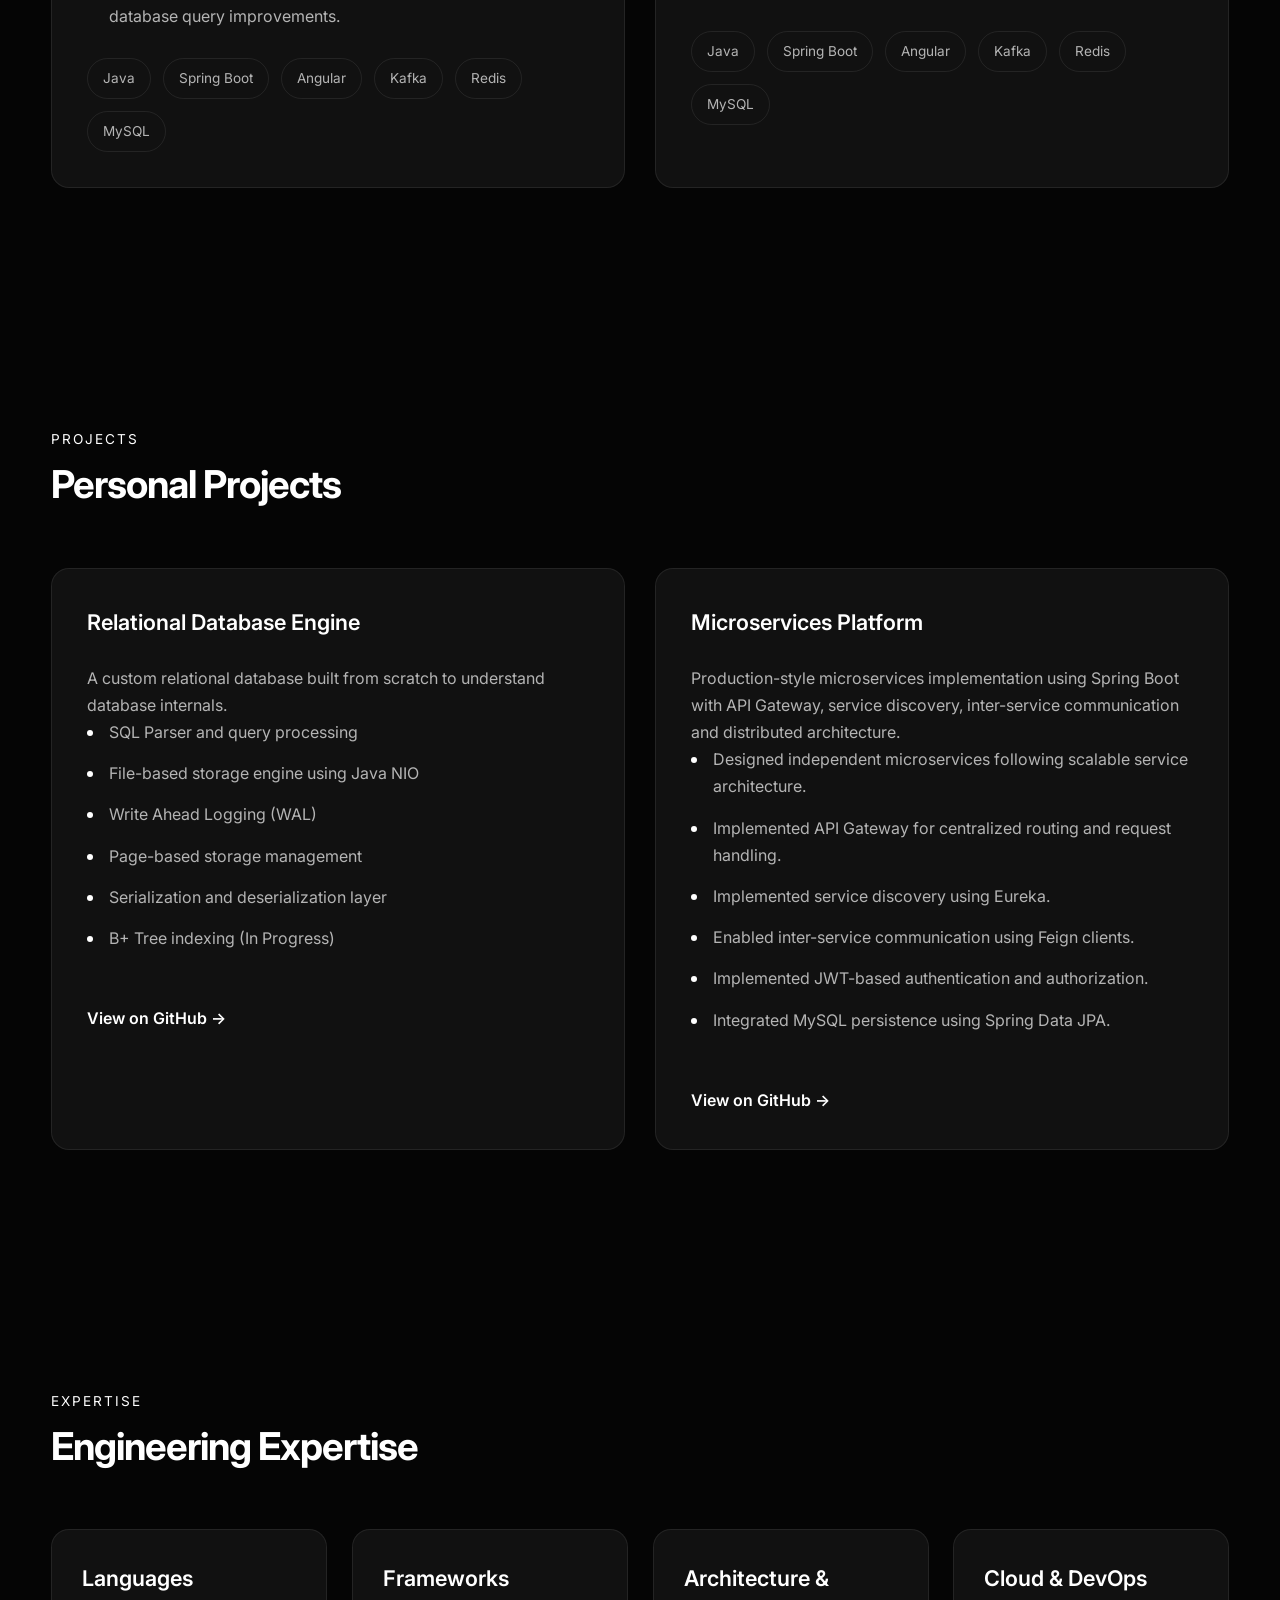
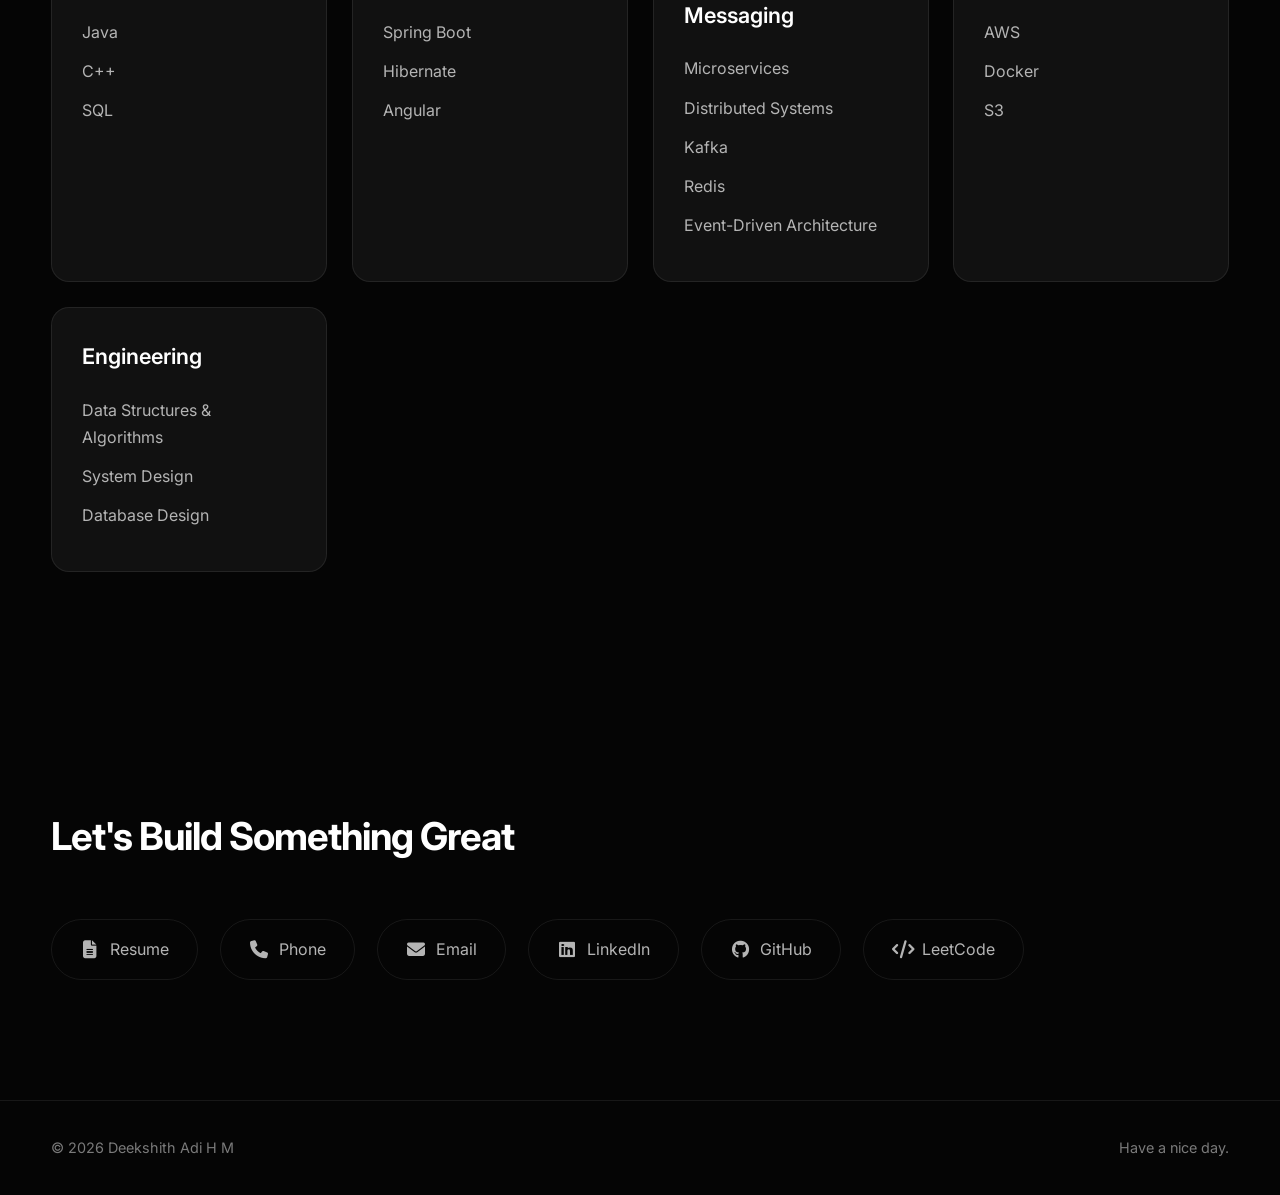
==== commit cff6fc04: "Update index.html" ====
--- a/index.html
+++ b/index.html
@@ -187,6 +187,7 @@
             <span>Kafka</span>
             <span>Redis</span>
             <span>SQL</span>
+            <span>AWS</span>
             <span>System Design</span>
 
 
--- a/css/styles.css
+++ b/css/styles.css
@@ -788,11 +788,12 @@
     display:flex;
     justify-content:space-between;
     align-items:center;
-    gap:80px;
+    gap:40px;
 }
 
 .hero-left{
     flex:1;
+   transform: translateX(-25px);
 }
 
 .hero-left h1{
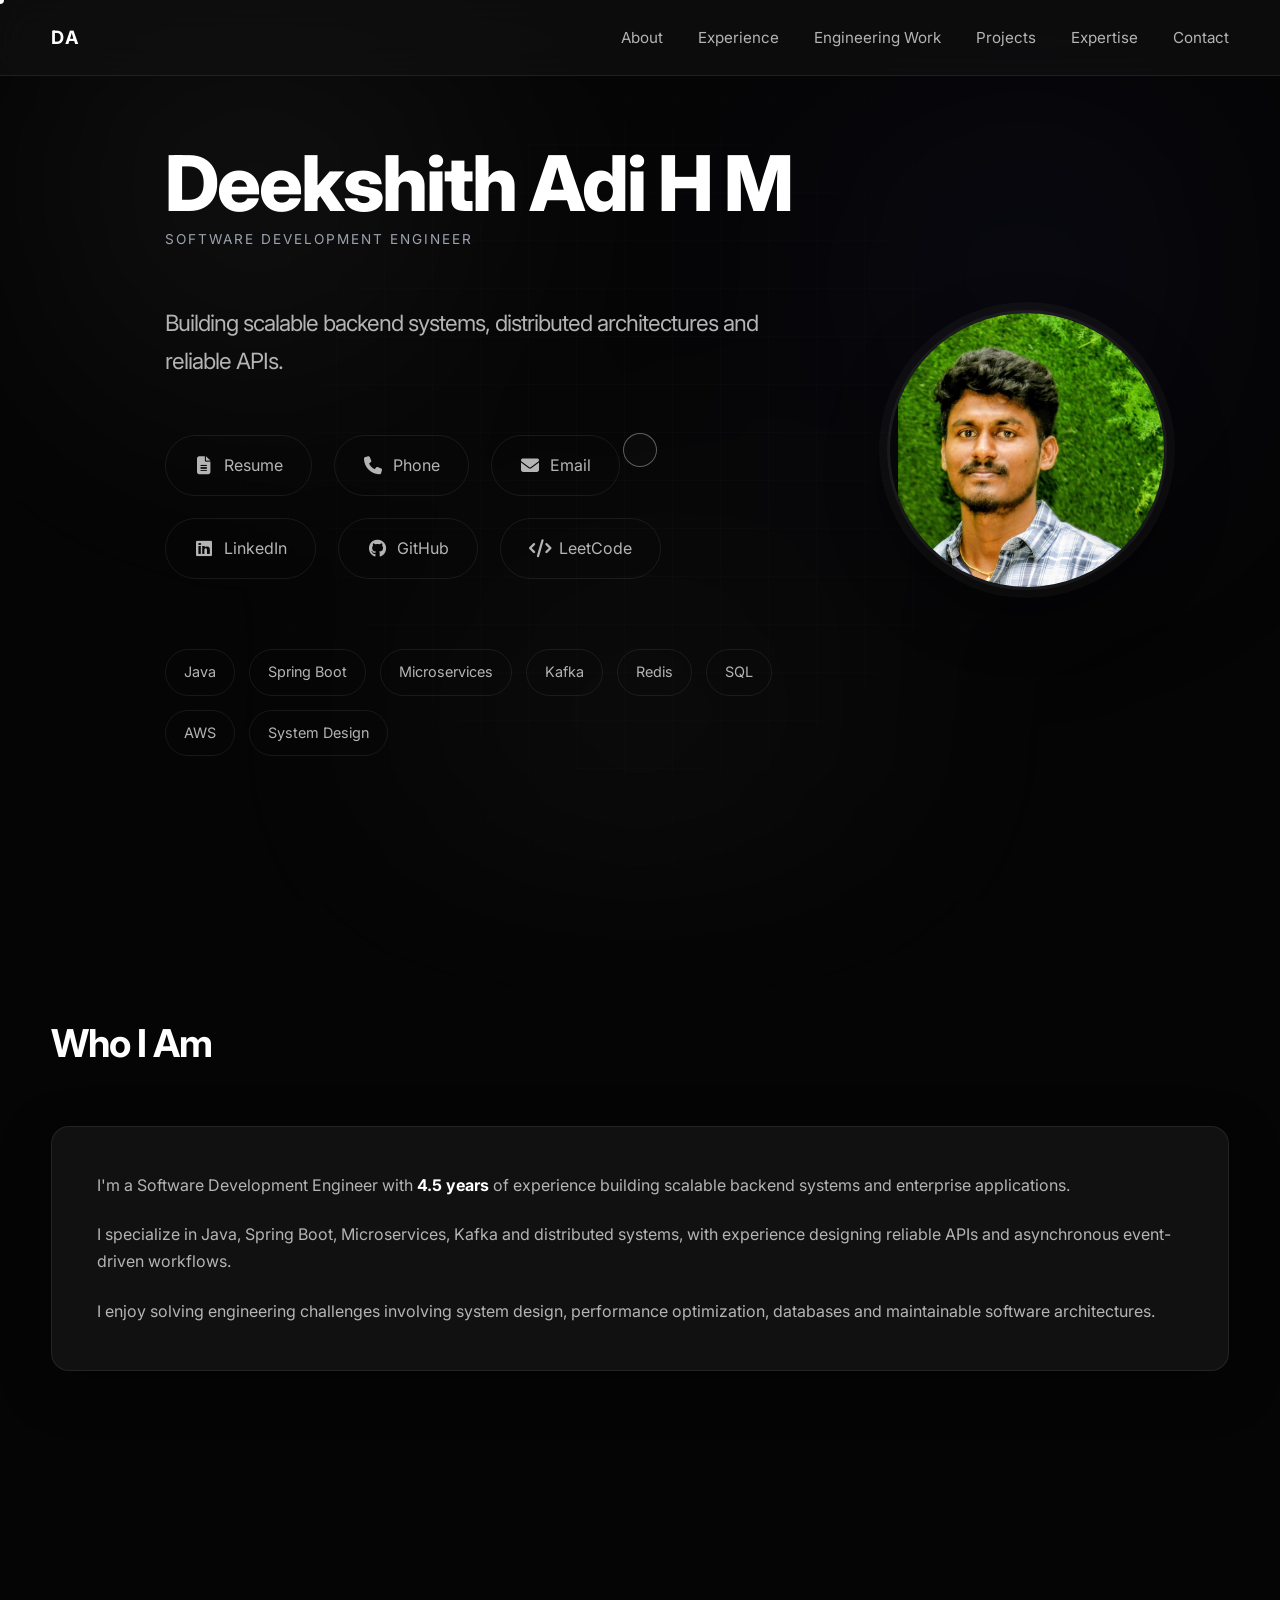
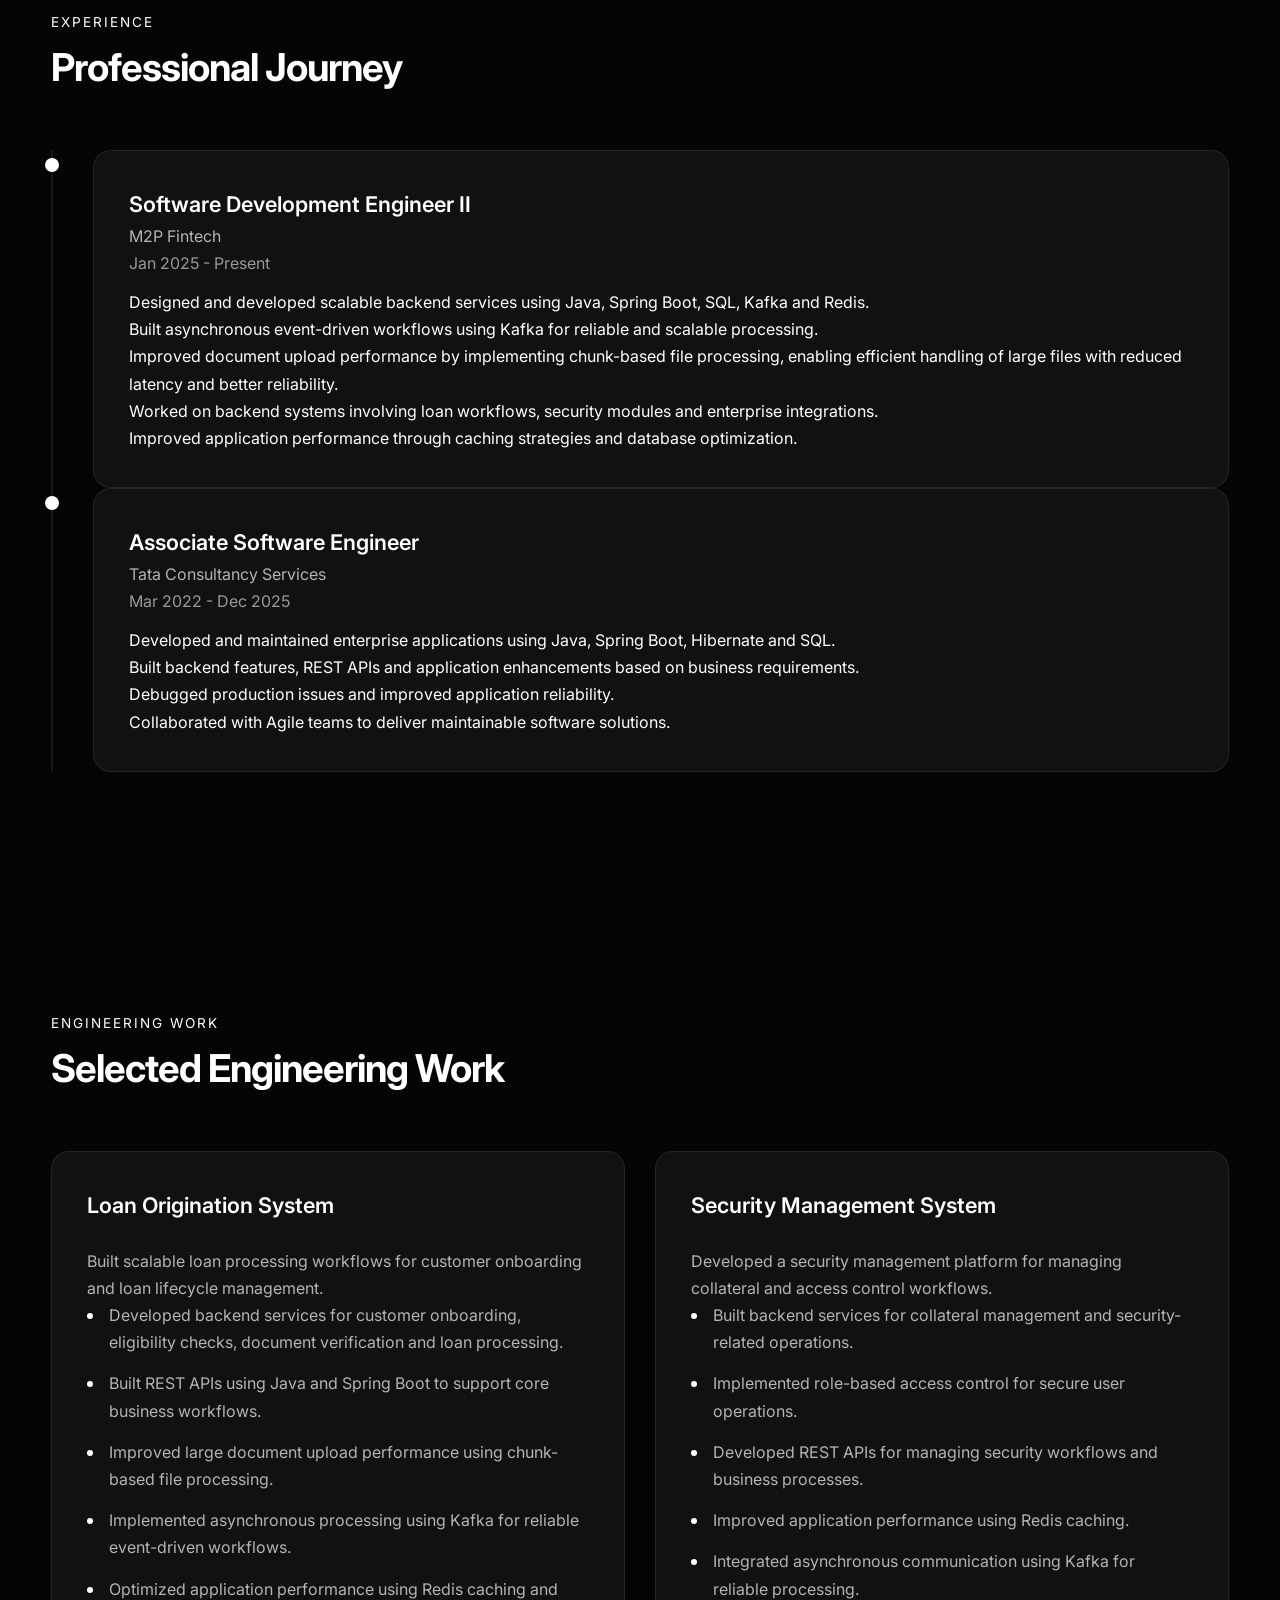
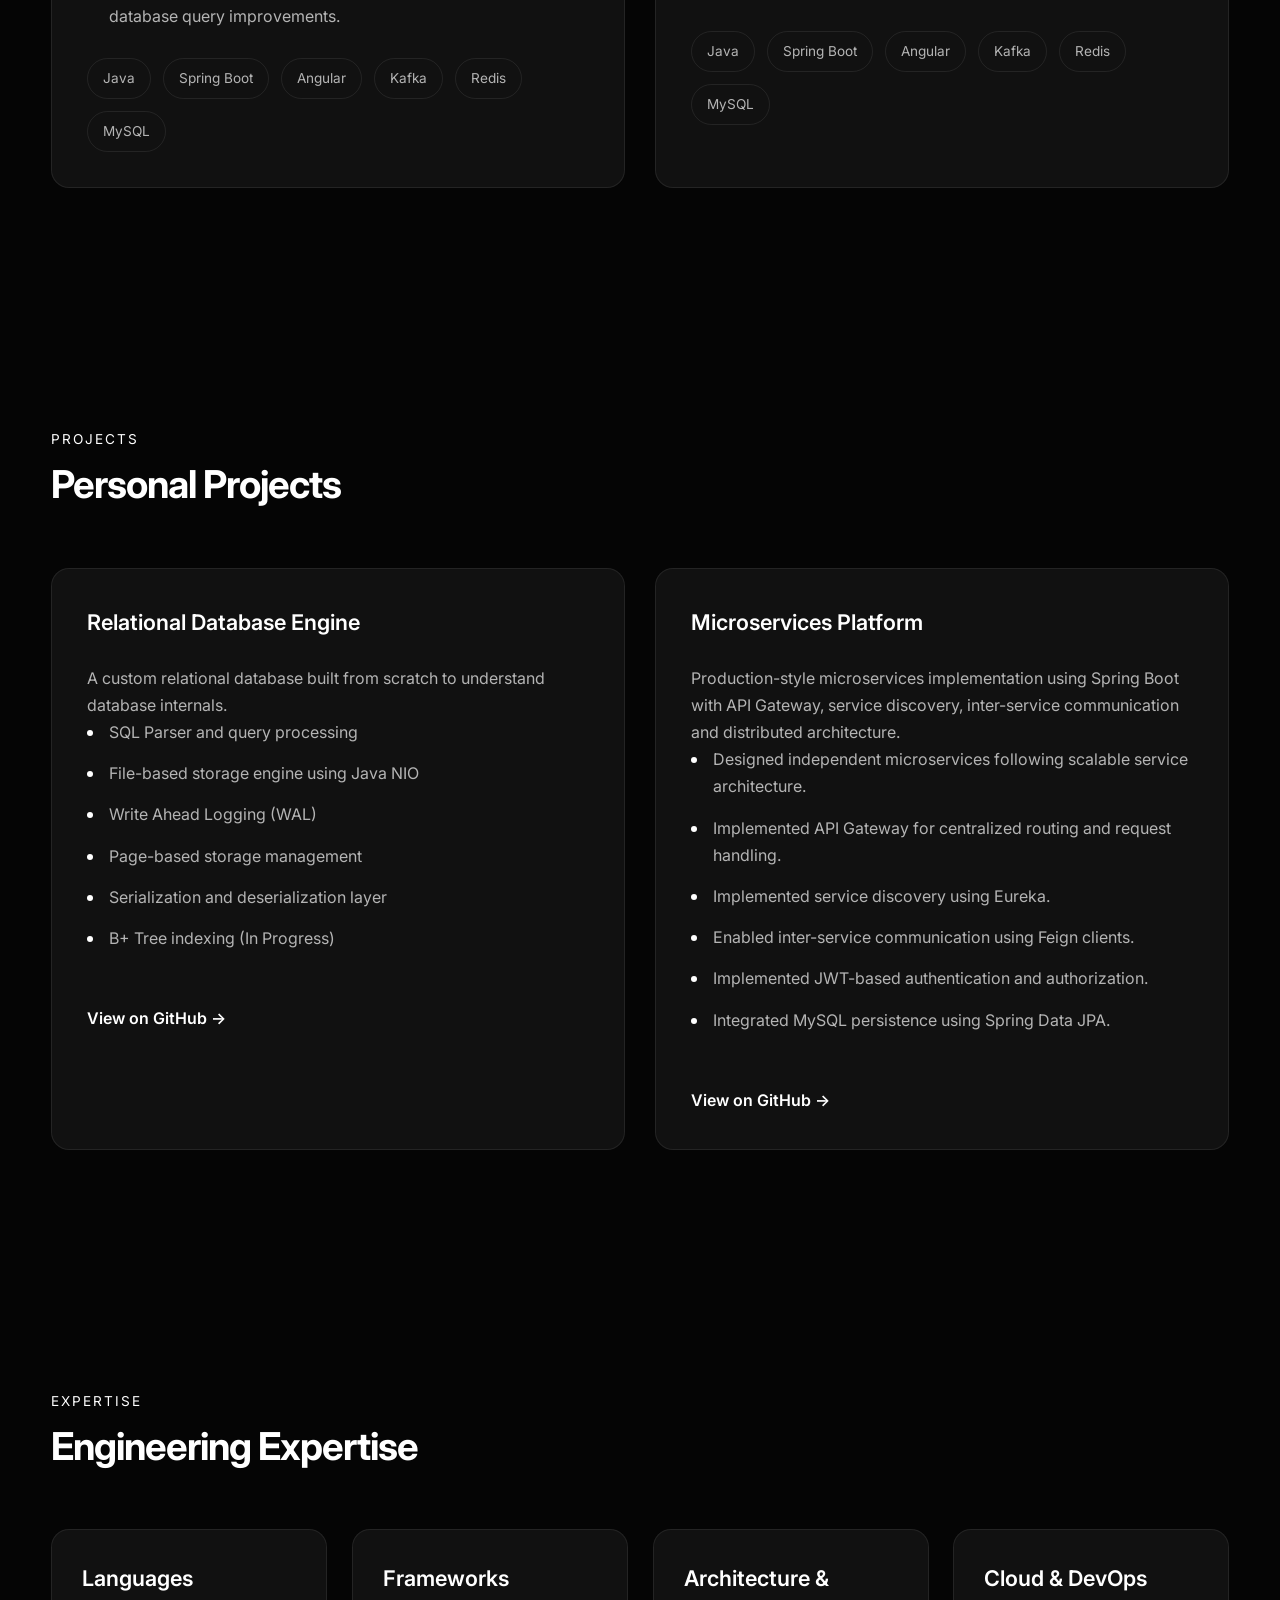
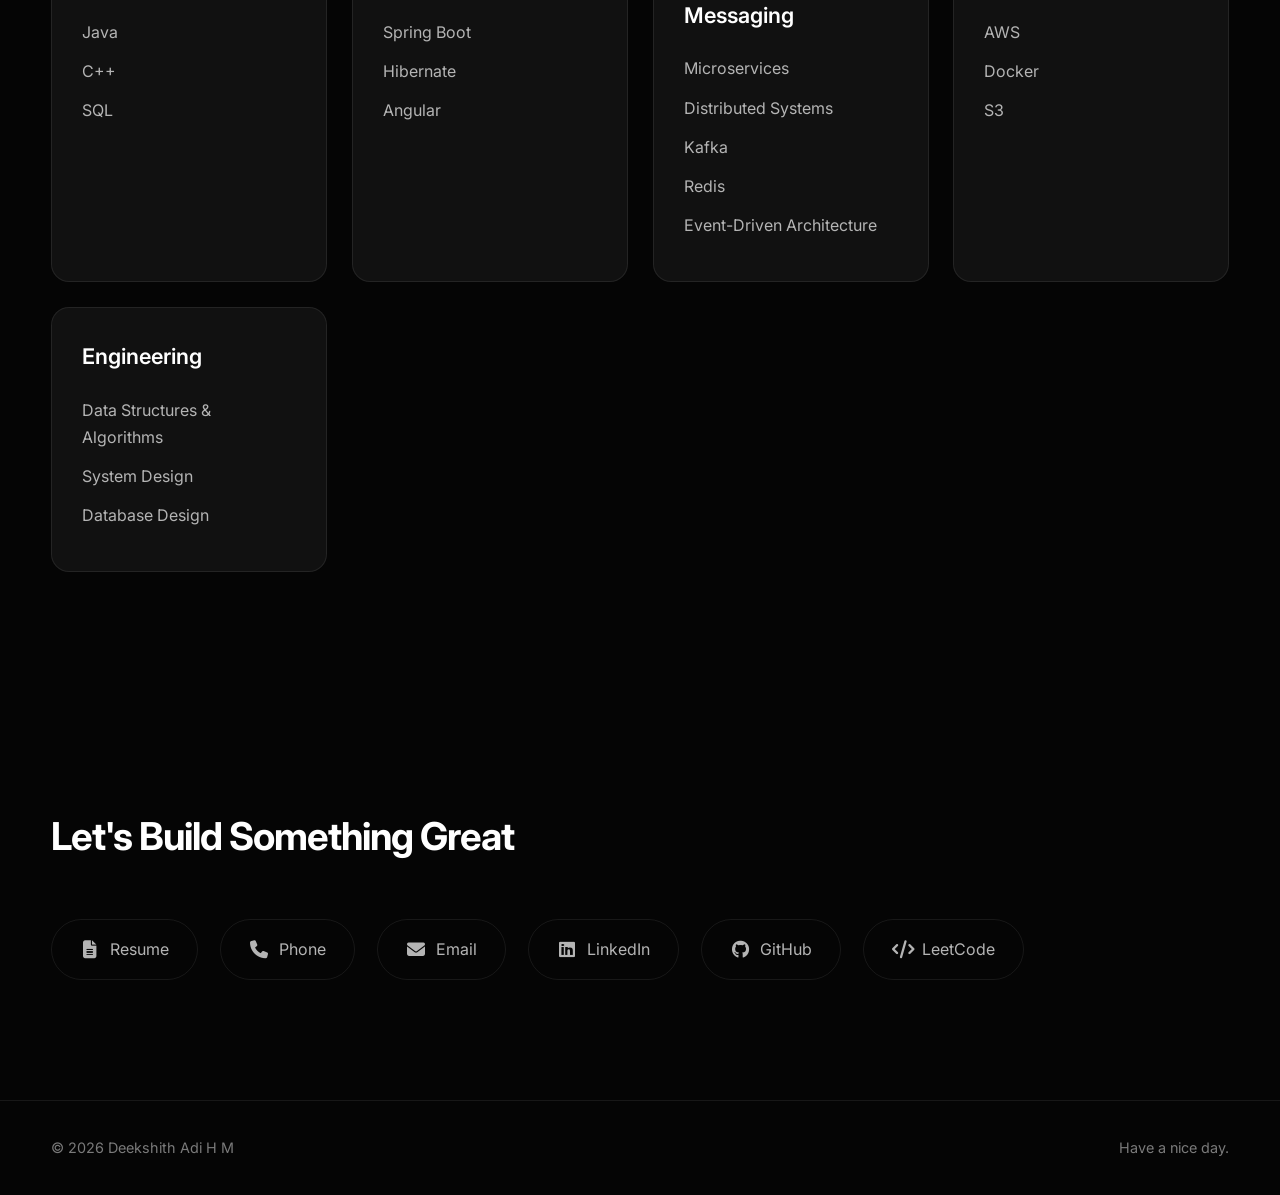
==== commit fe60a4d4: "Update index.html" ====
--- a/index.html
+++ b/index.html
@@ -124,7 +124,7 @@
             Deekshith Adi H M
         </h1>
         <p class="hero-tag">
-            Software Development Engineer II
+            Software Development Engineer
         </p>     
 
 
@@ -249,7 +249,7 @@
 
 <p>
 
-I'm a Software Development Engineer II with
+I'm a Software Development Engineer with
 <strong>4.5 years</strong> of experience building
 scalable backend systems and enterprise applications.
 
--- a/css/styles.css
+++ b/css/styles.css
@@ -828,7 +828,7 @@
     width:100%;
     height:100%;
     object-fit:cover;
-     object-position:55% 8%;
+      object-position:calc(50% + 8px) 8%;
 }
 
 .hero-meta{
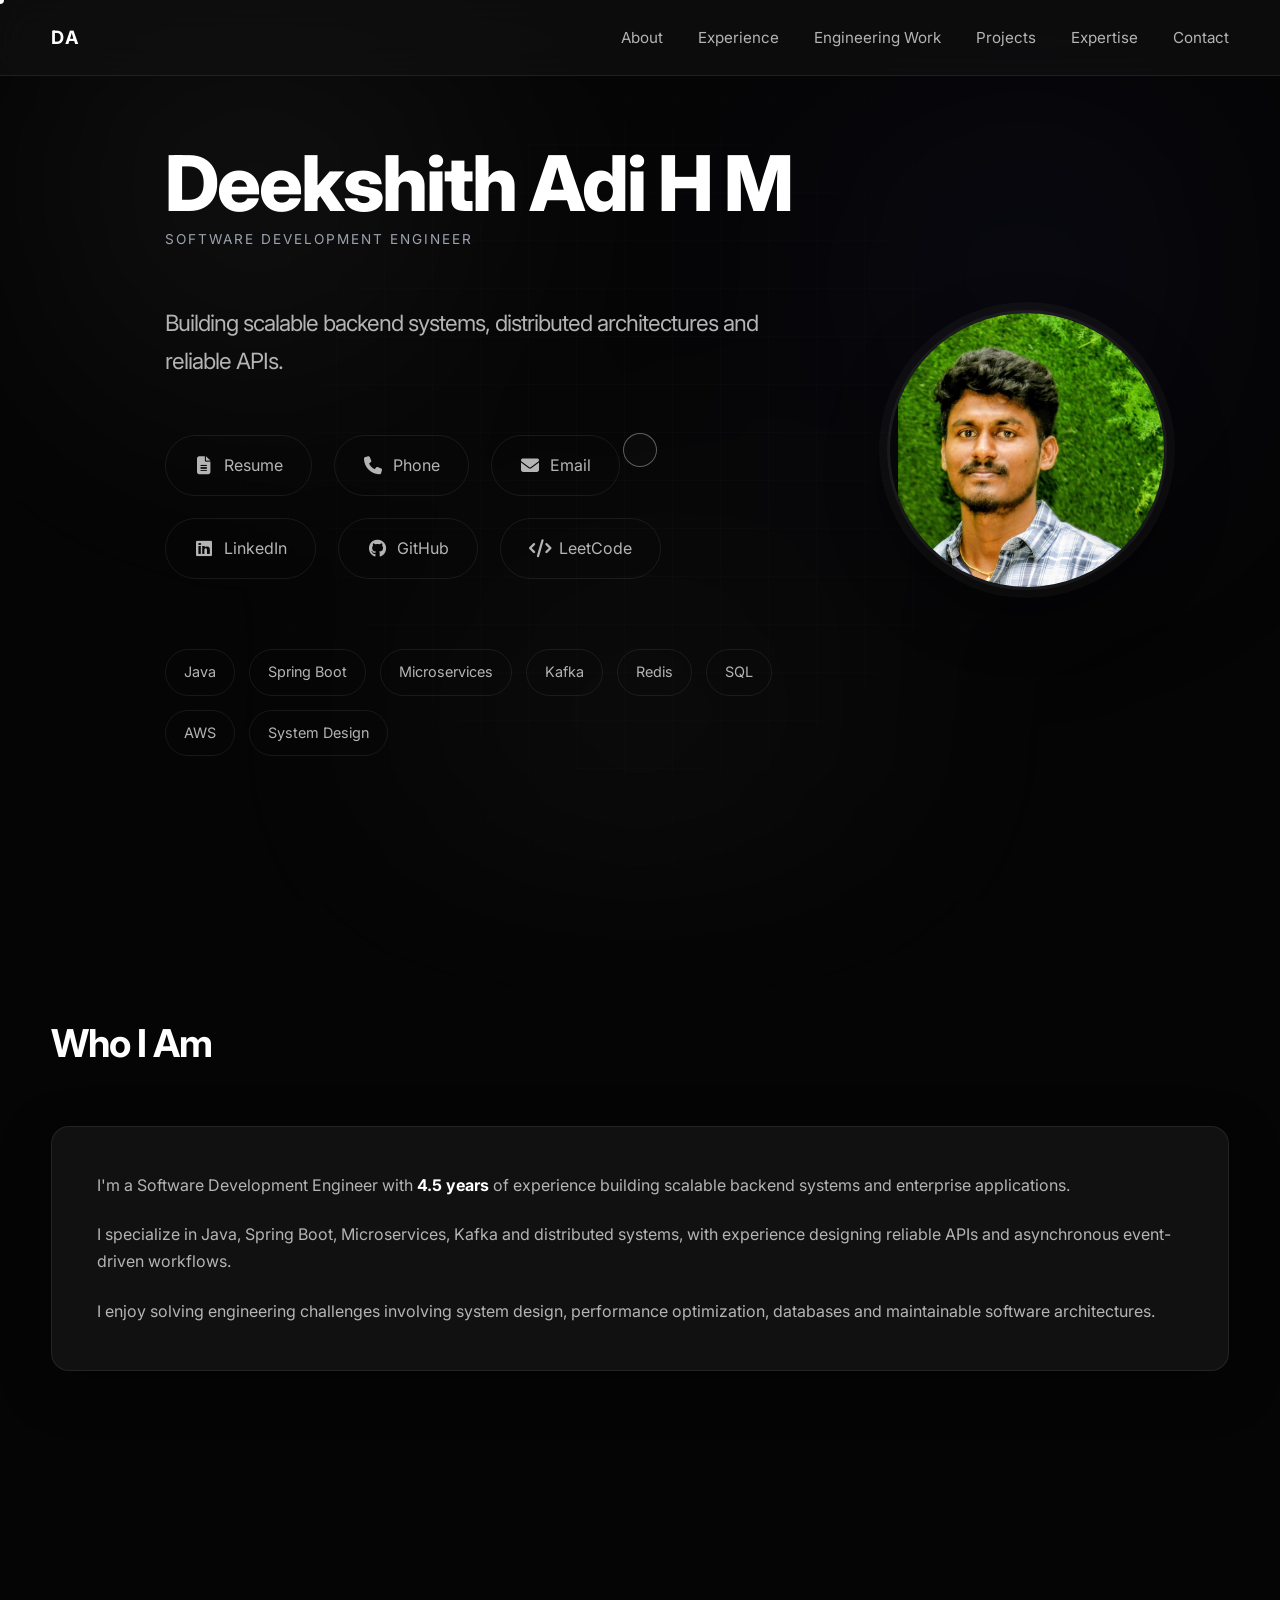
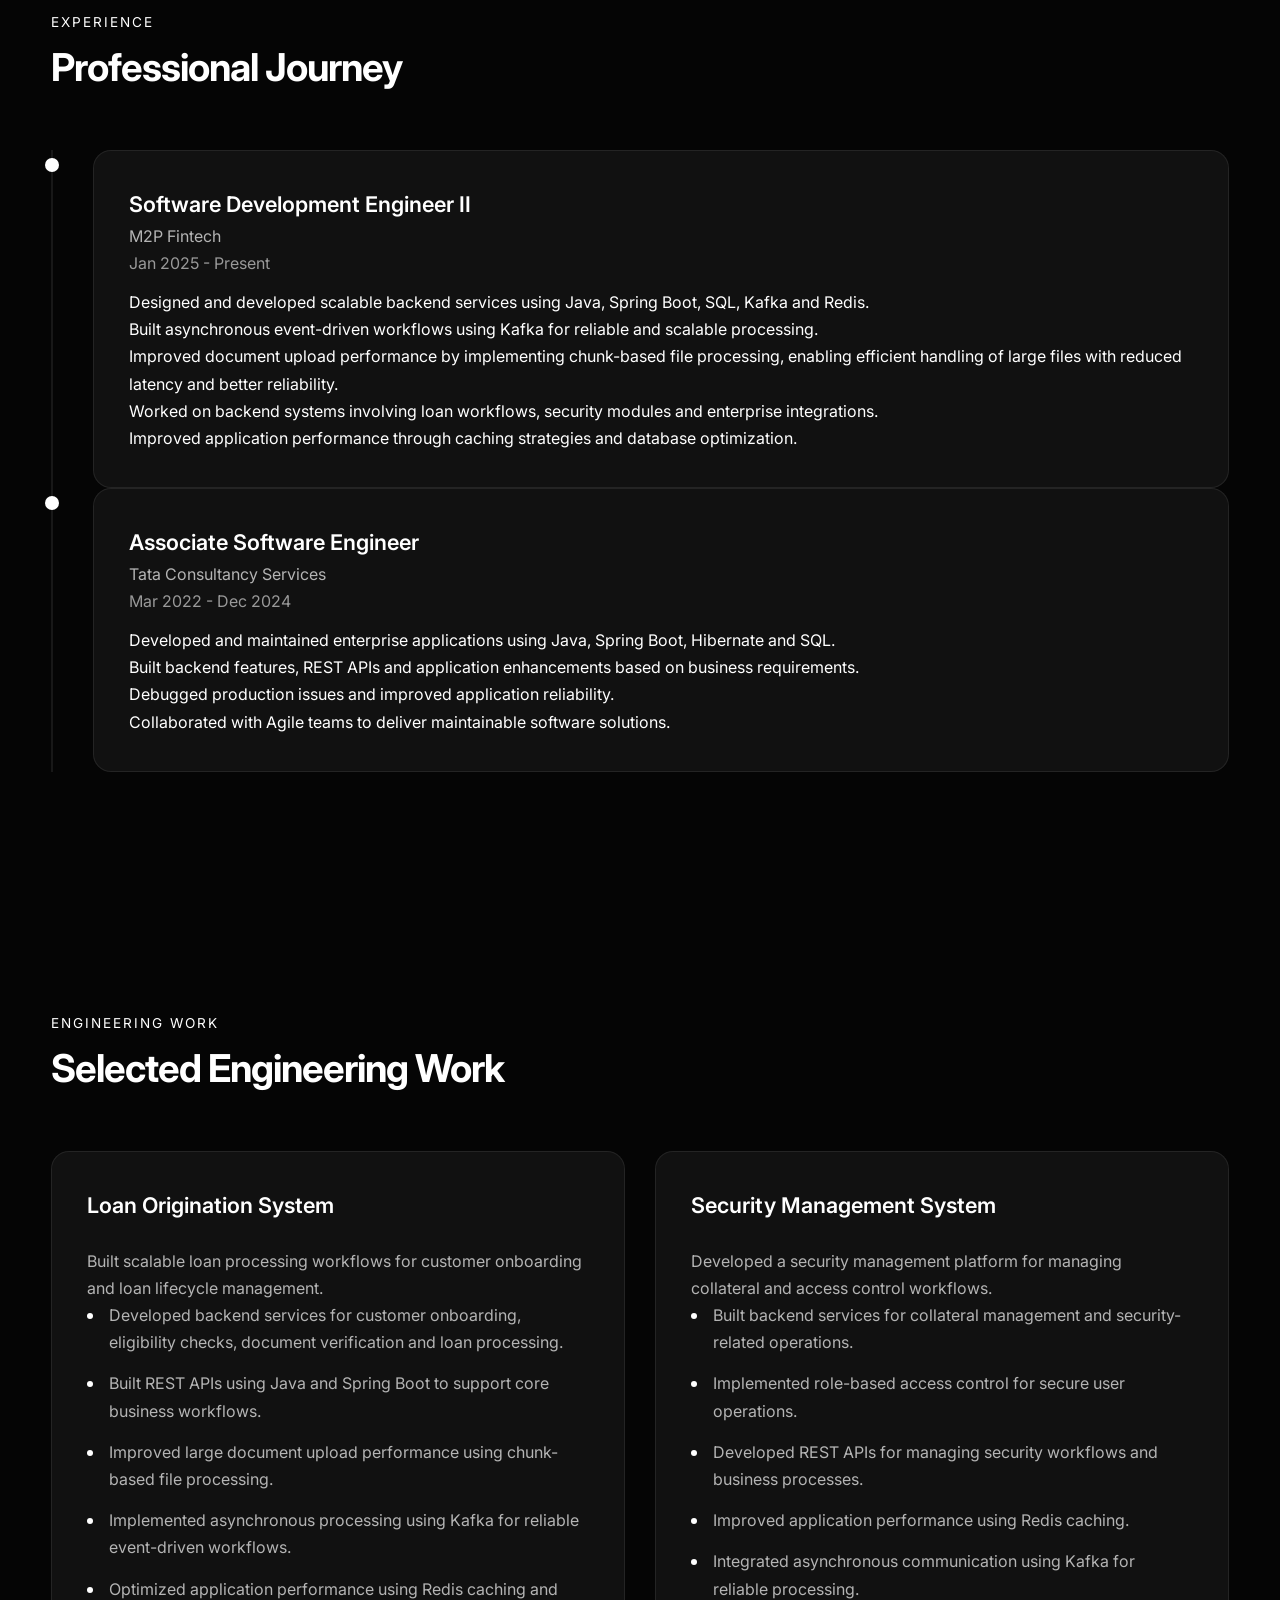
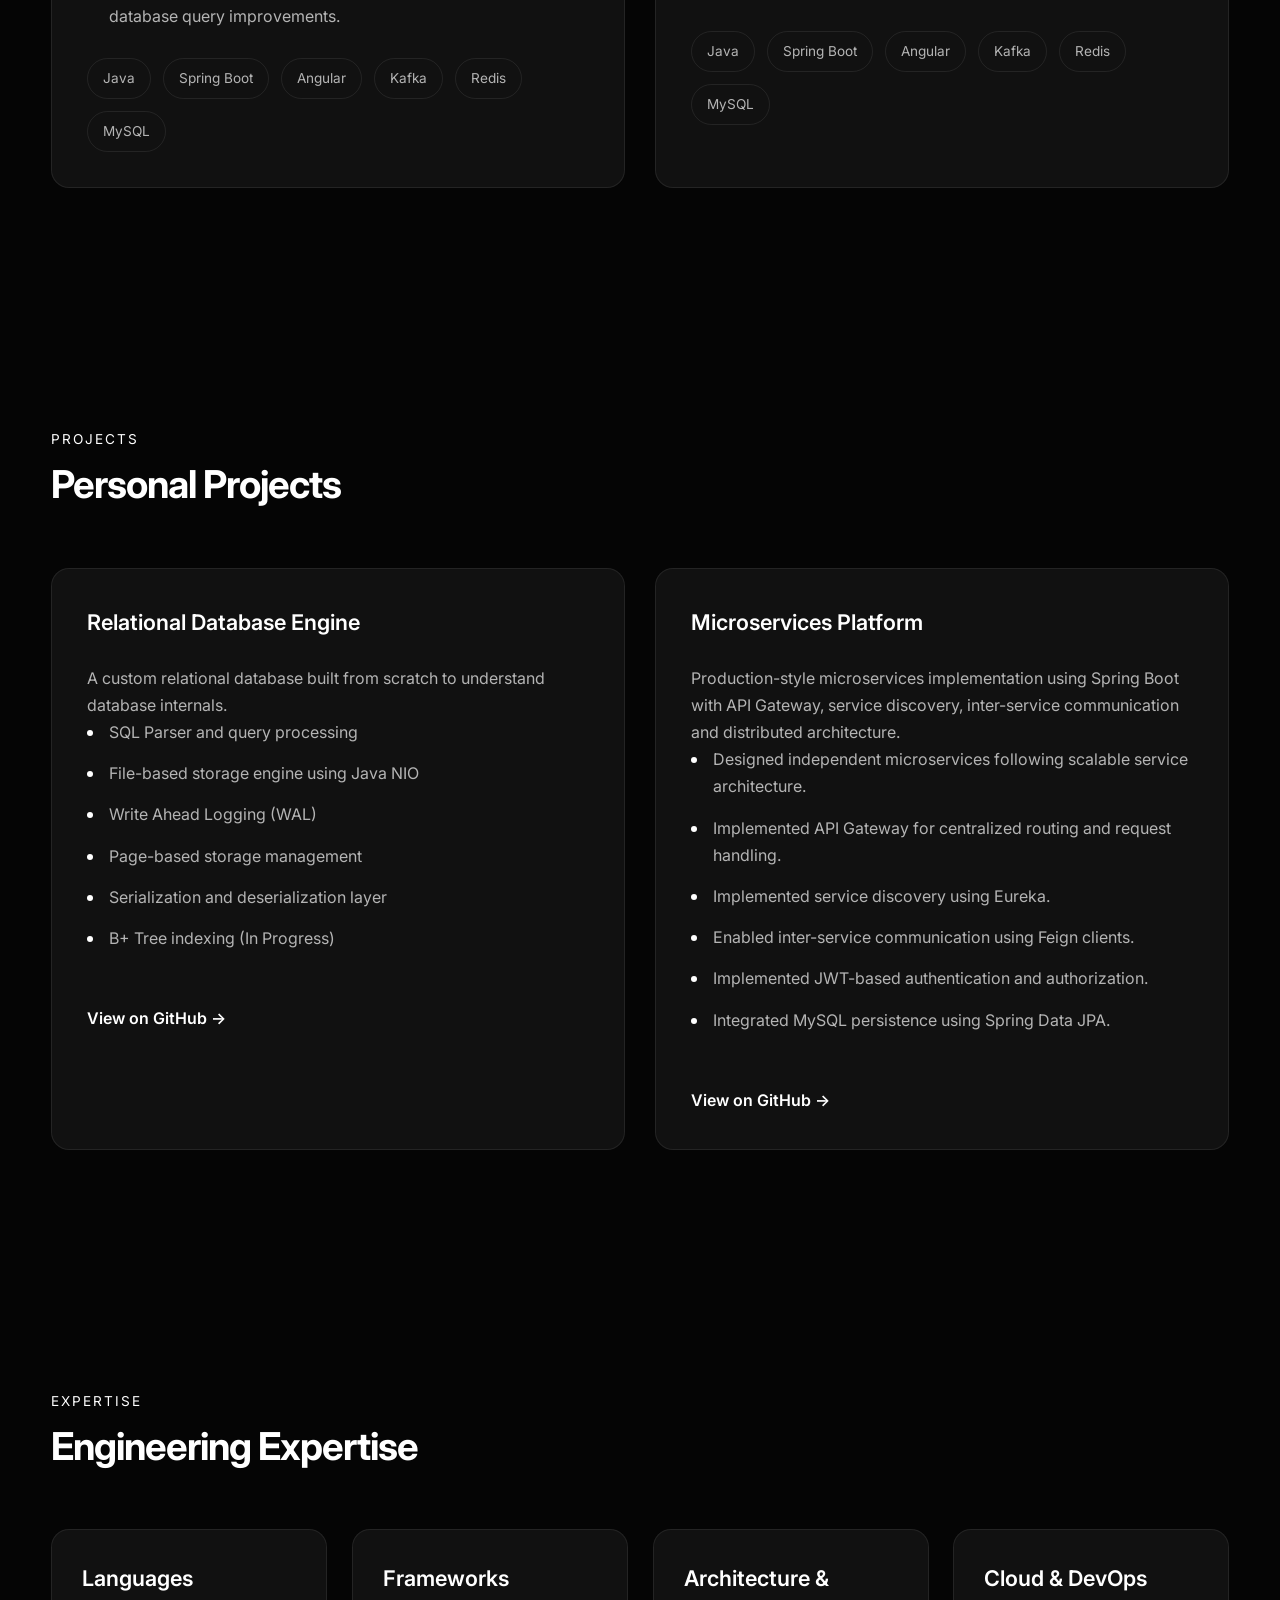
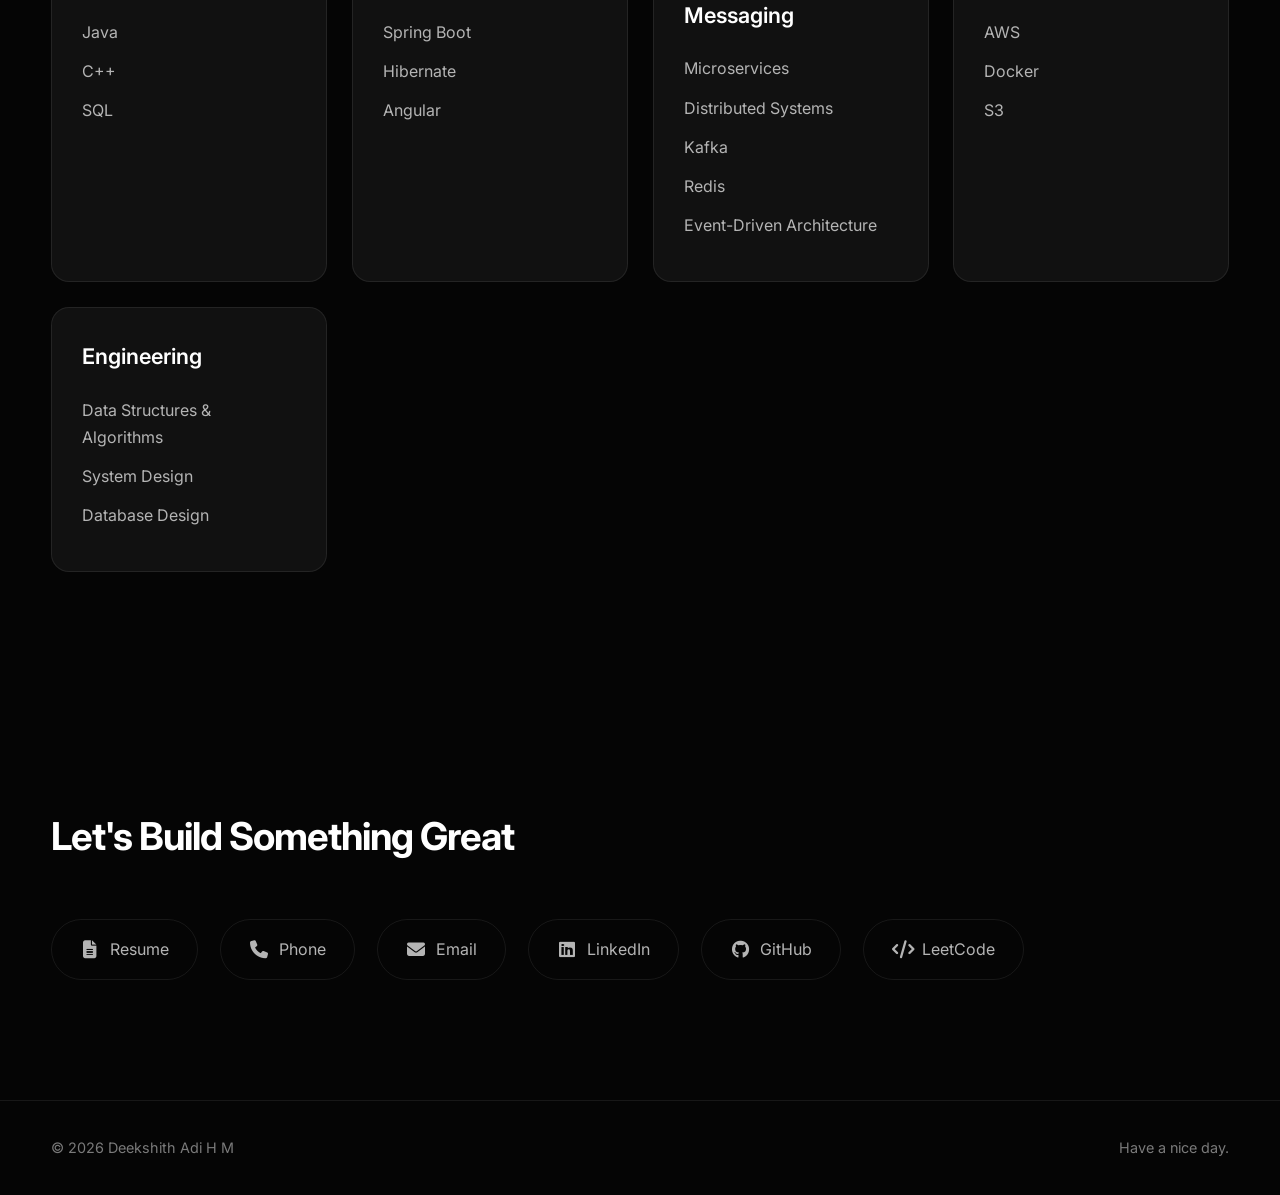
==== commit b06f035d: "Update index.html" ====
--- a/index.html
+++ b/index.html
@@ -426,7 +426,7 @@
 
 <span class="timeline-year">
 
-Mar 2022 - Dec 2025
+Mar 2022 - Dec 2024
 
 </span>
 
--- a/css/responsive.css
+++ b/css/responsive.css
@@ -453,3 +453,46 @@
 }
 
 }
+
+
+/* ================= HERO MOBILE ================= */
+
+@media (max-width: 900px){
+
+    .hero-container{
+        flex-direction: column-reverse;
+        align-items: center;
+        text-align: center;
+        gap: 40px;
+    }
+
+    .hero-left{
+        flex: unset;
+        transform: none;
+        width: 100%;
+    }
+
+    .hero-right{
+        flex: unset;
+        transform: none;
+    }
+
+    .hero-image{
+        width: 200px;
+        height: 200px;
+    }
+
+    .hero-buttons{
+        justify-content: center;
+    }
+
+    .hero-tech{
+        justify-content: center;
+        flex-wrap: wrap;
+    }
+
+    .hero-left h1{
+        white-space: normal;
+    }
+
+}
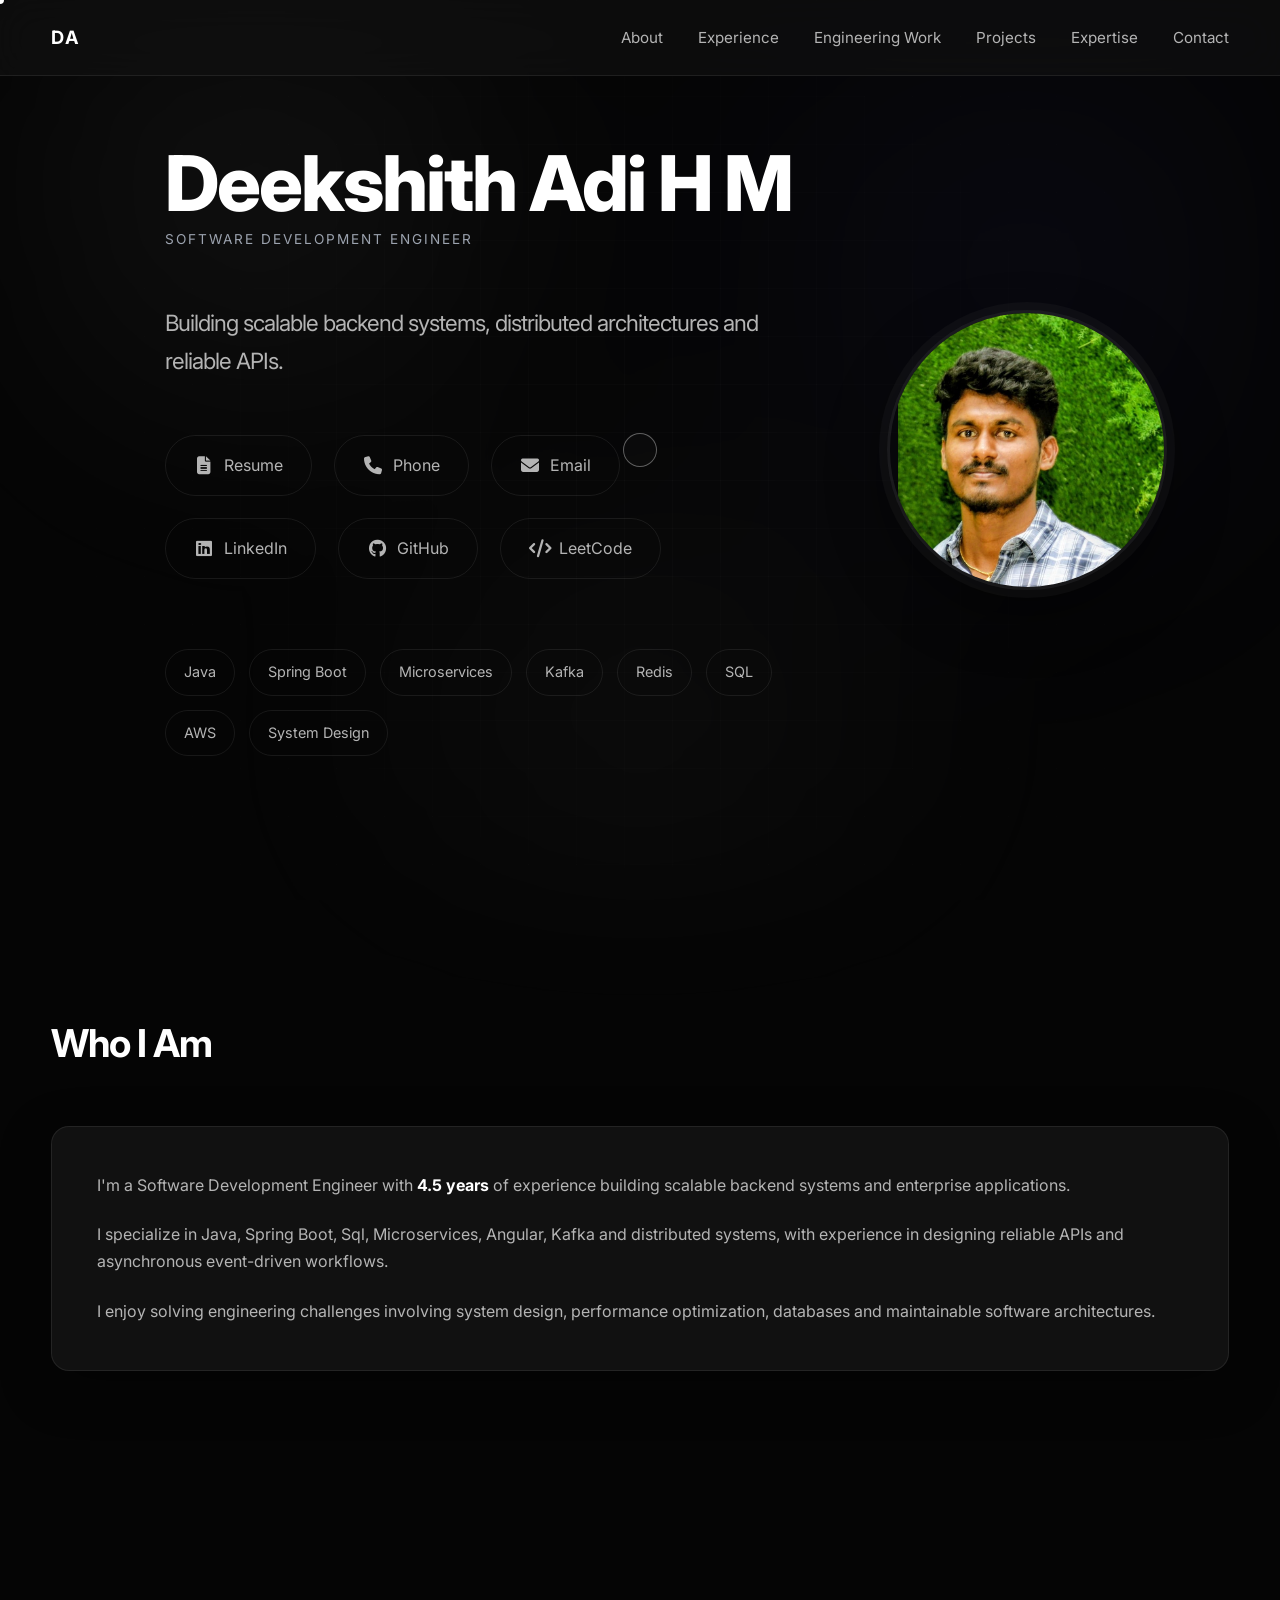
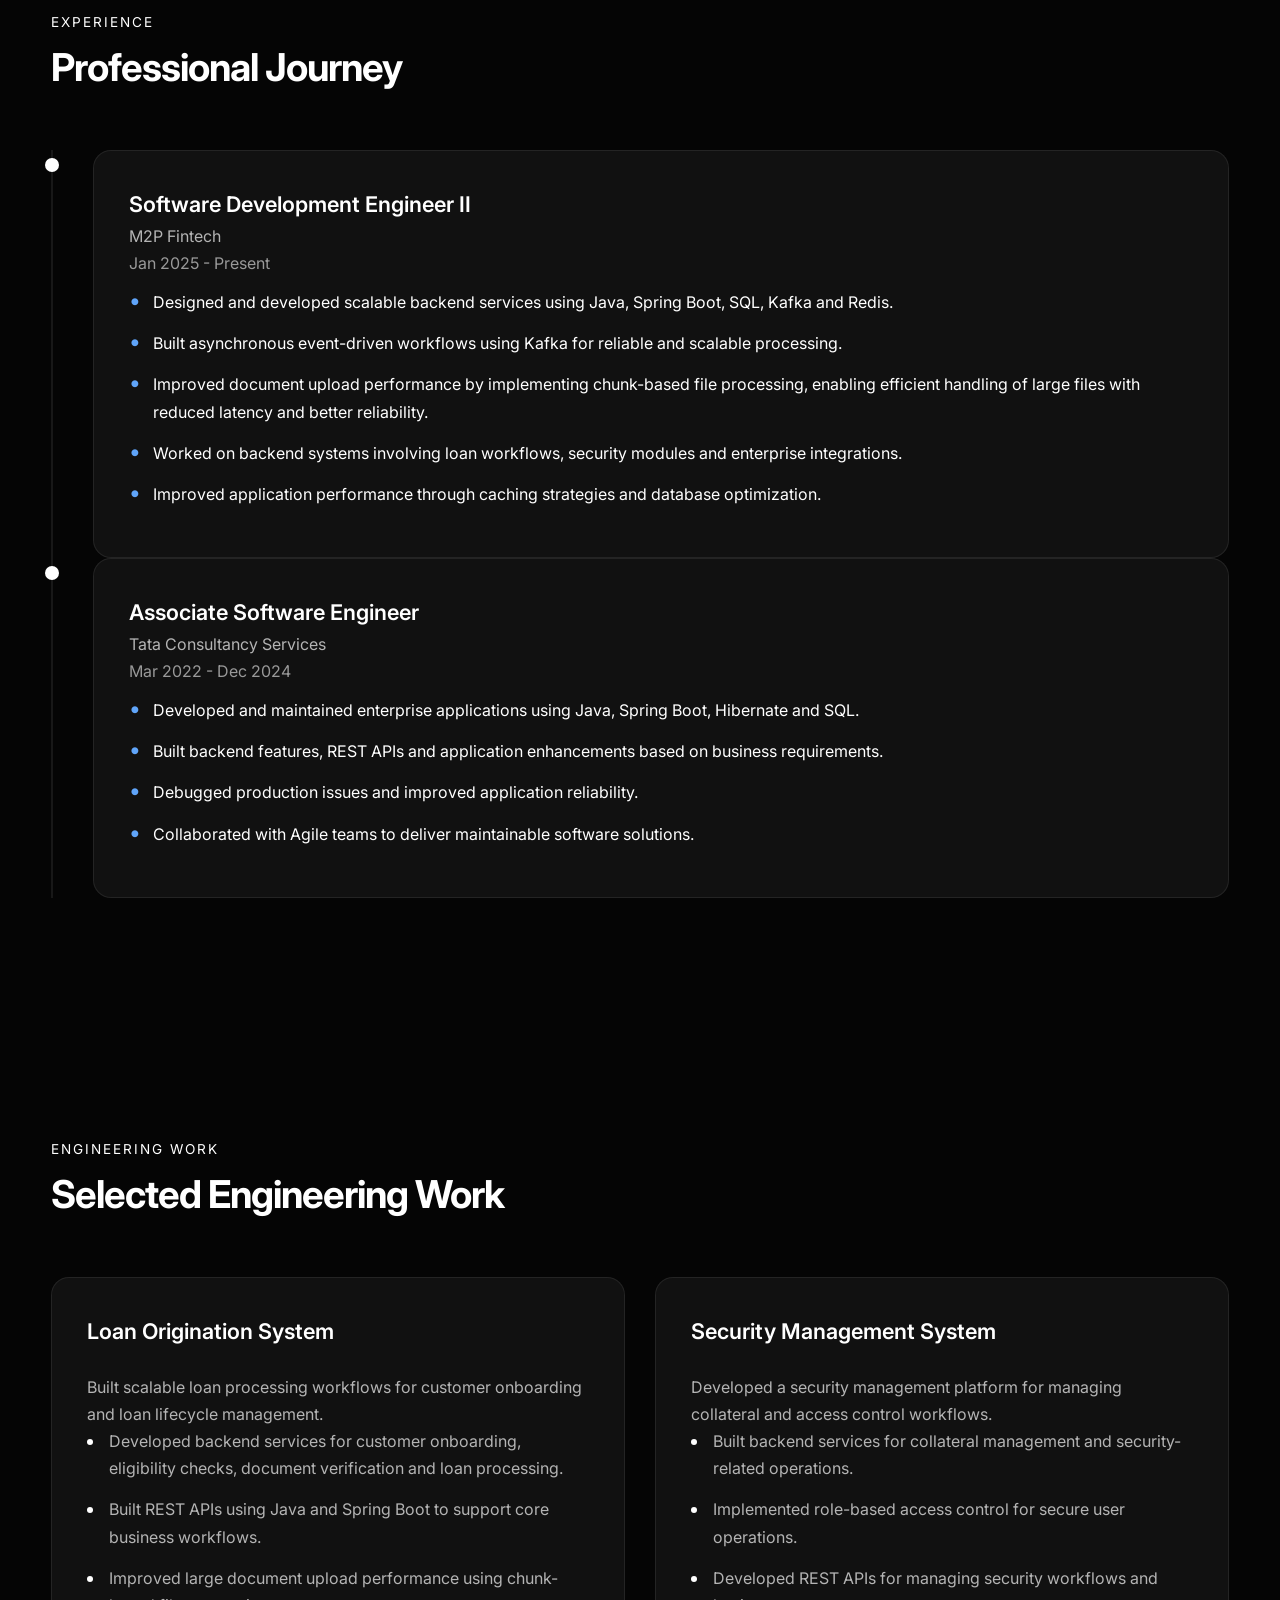
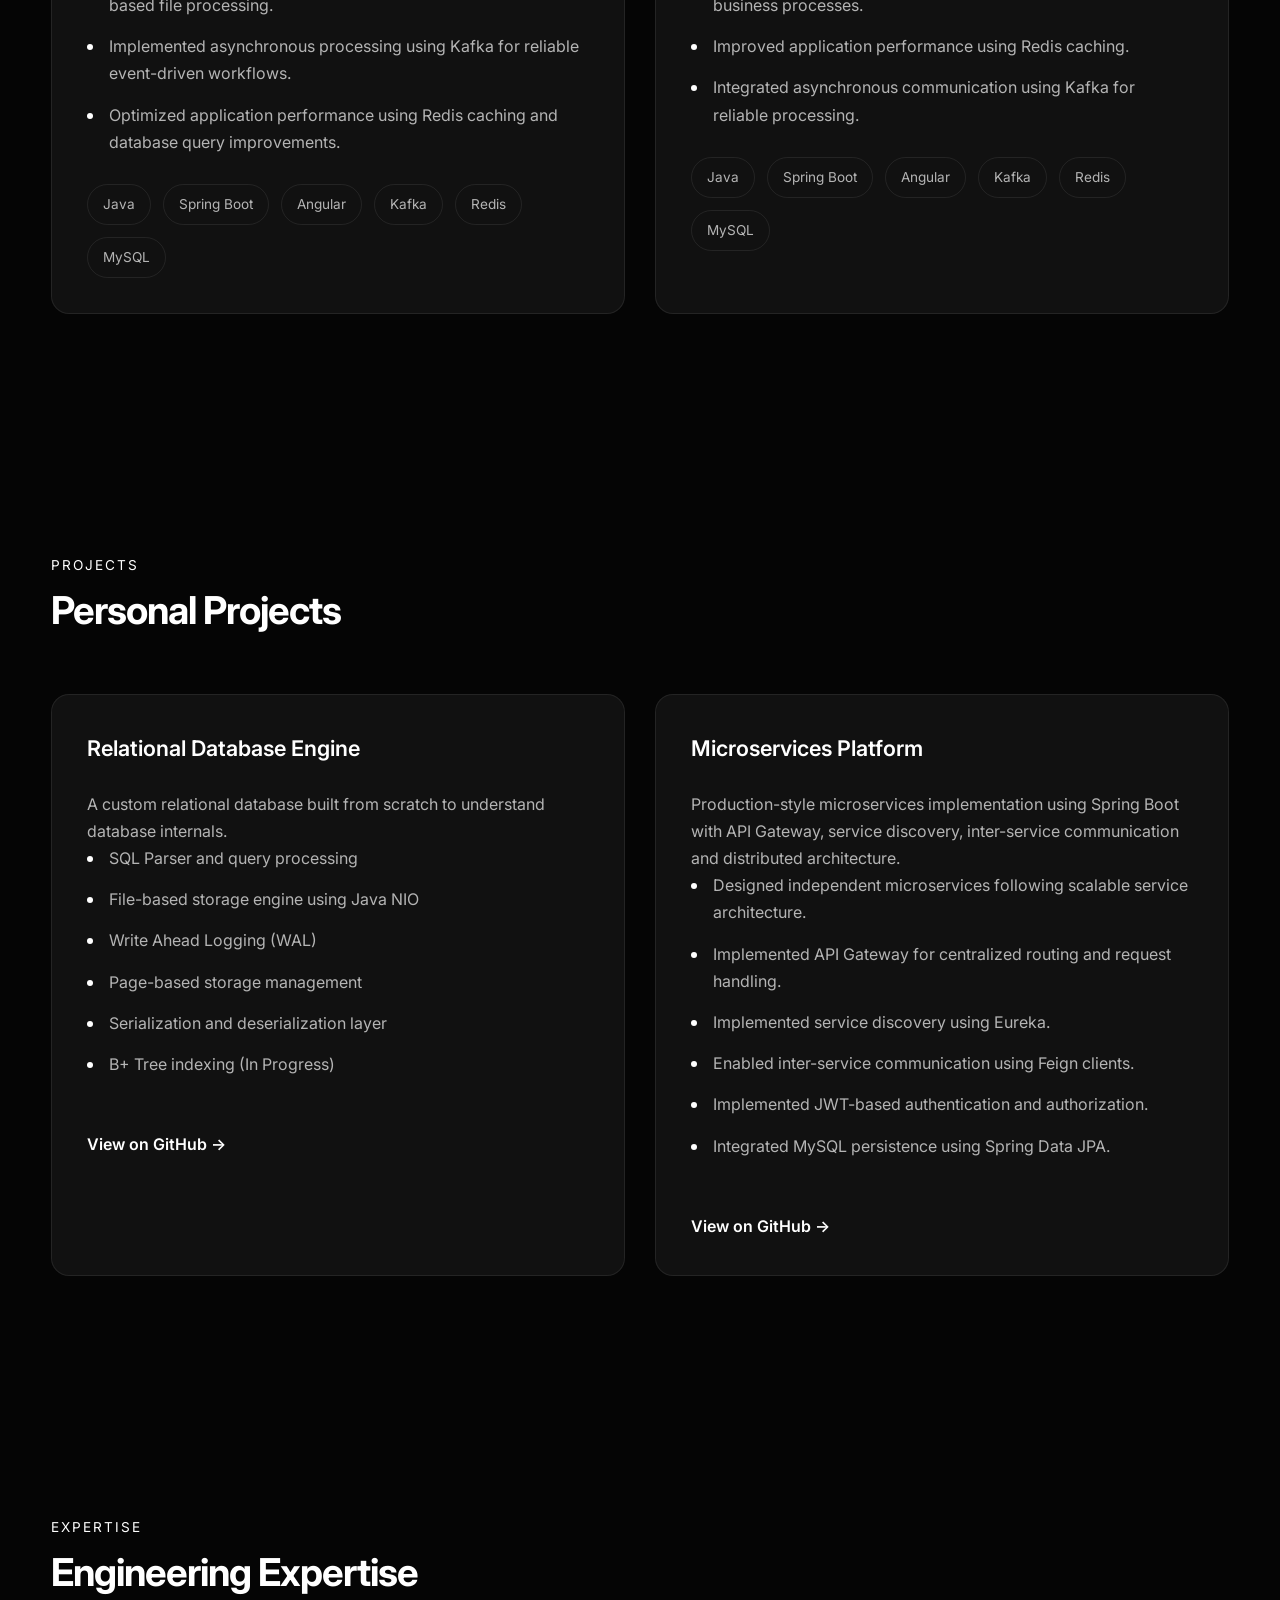
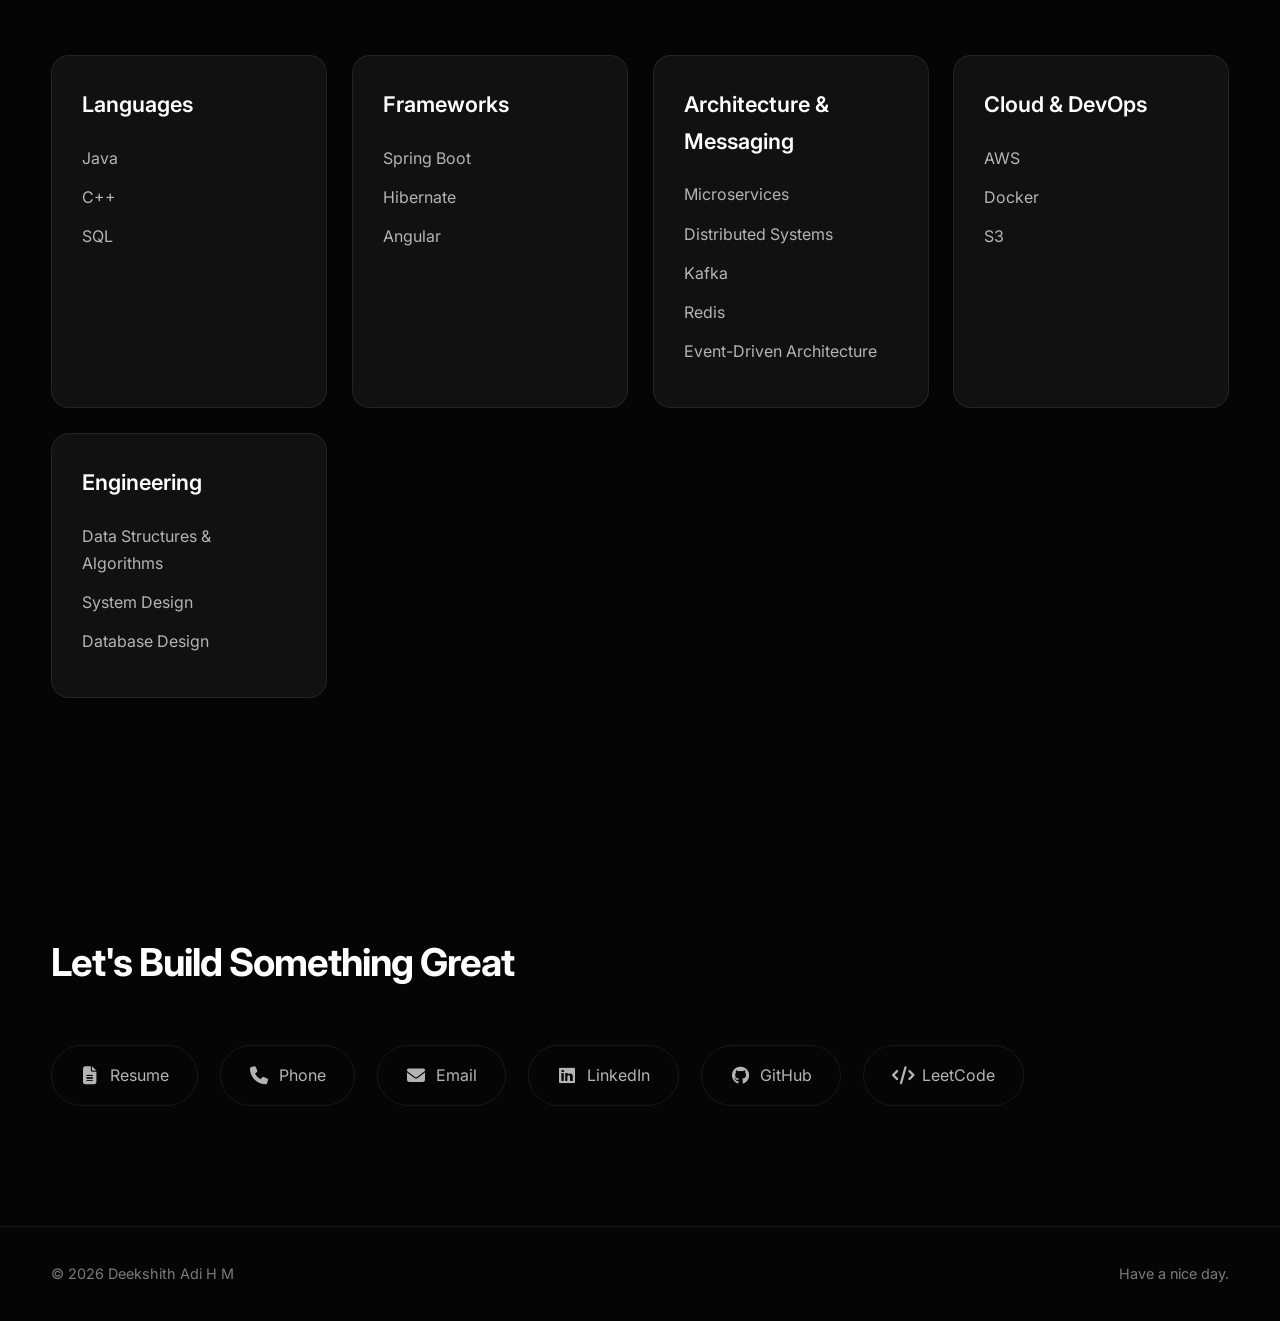
==== commit 07a69ec5: "Update index.html" ====
--- a/index.html
+++ b/index.html
@@ -259,8 +259,7 @@
 
 <p>
 
-I specialize in Java, Spring Boot, Microservices,
-Kafka and distributed systems, with experience designing
+I specialize in Java, Spring Boot, Sql, Microservices, Angular, Kafka and distributed systems, with experience in designing
 reliable APIs and asynchronous event-driven workflows.
 
 </p>
--- a/css/styles.css
+++ b/css/styles.css
@@ -855,3 +855,27 @@
     width:20px;
     text-align:center;
 }
+
+
+
+.timeline-content ul{
+    list-style:none;
+    padding-left:0;
+}
+
+.timeline-content li{
+    position:relative;
+    padding-left:24px;
+    margin-bottom:14px;
+    line-height:1.7;
+}
+
+.timeline-content li::before{
+    content:"•";
+    position:absolute;
+    left:0;
+    top:0;
+    color:#60a5fa;   /* Match your accent color */
+    font-size:22px;
+    line-height:1;
+}
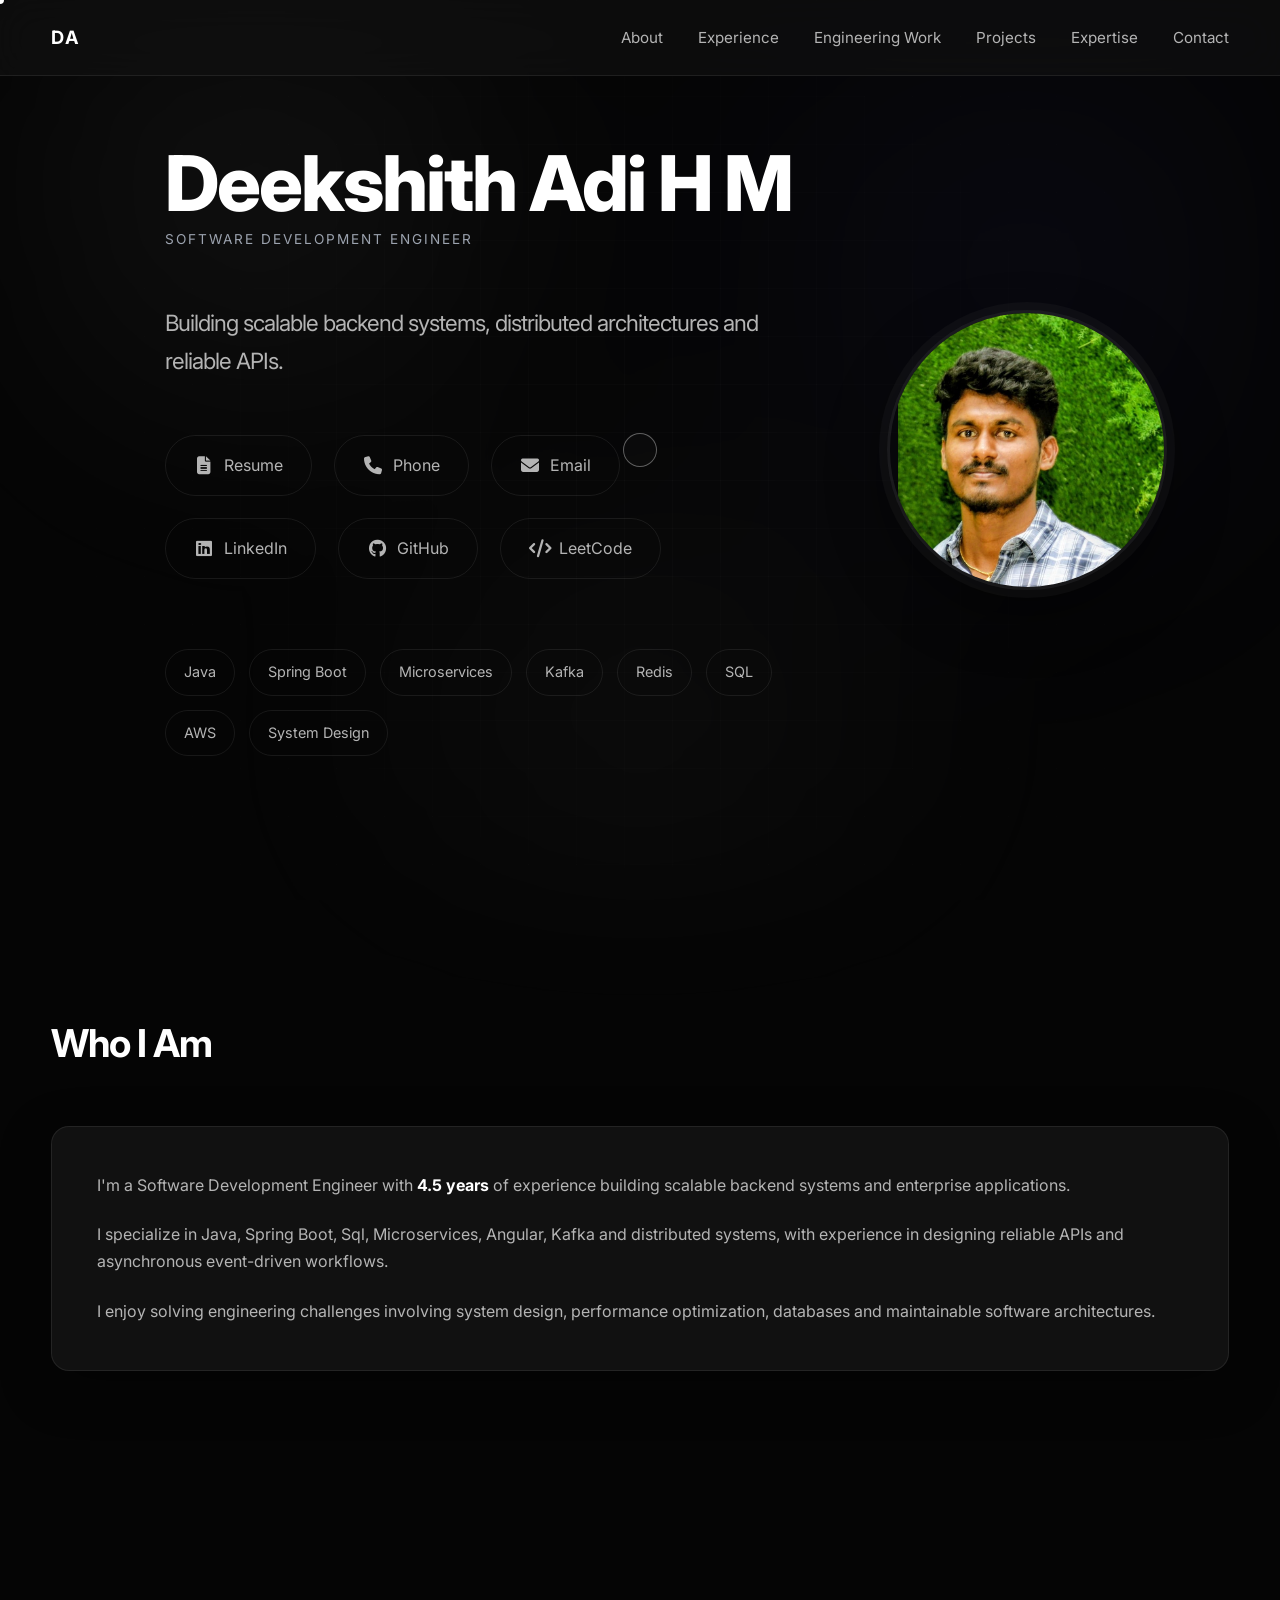
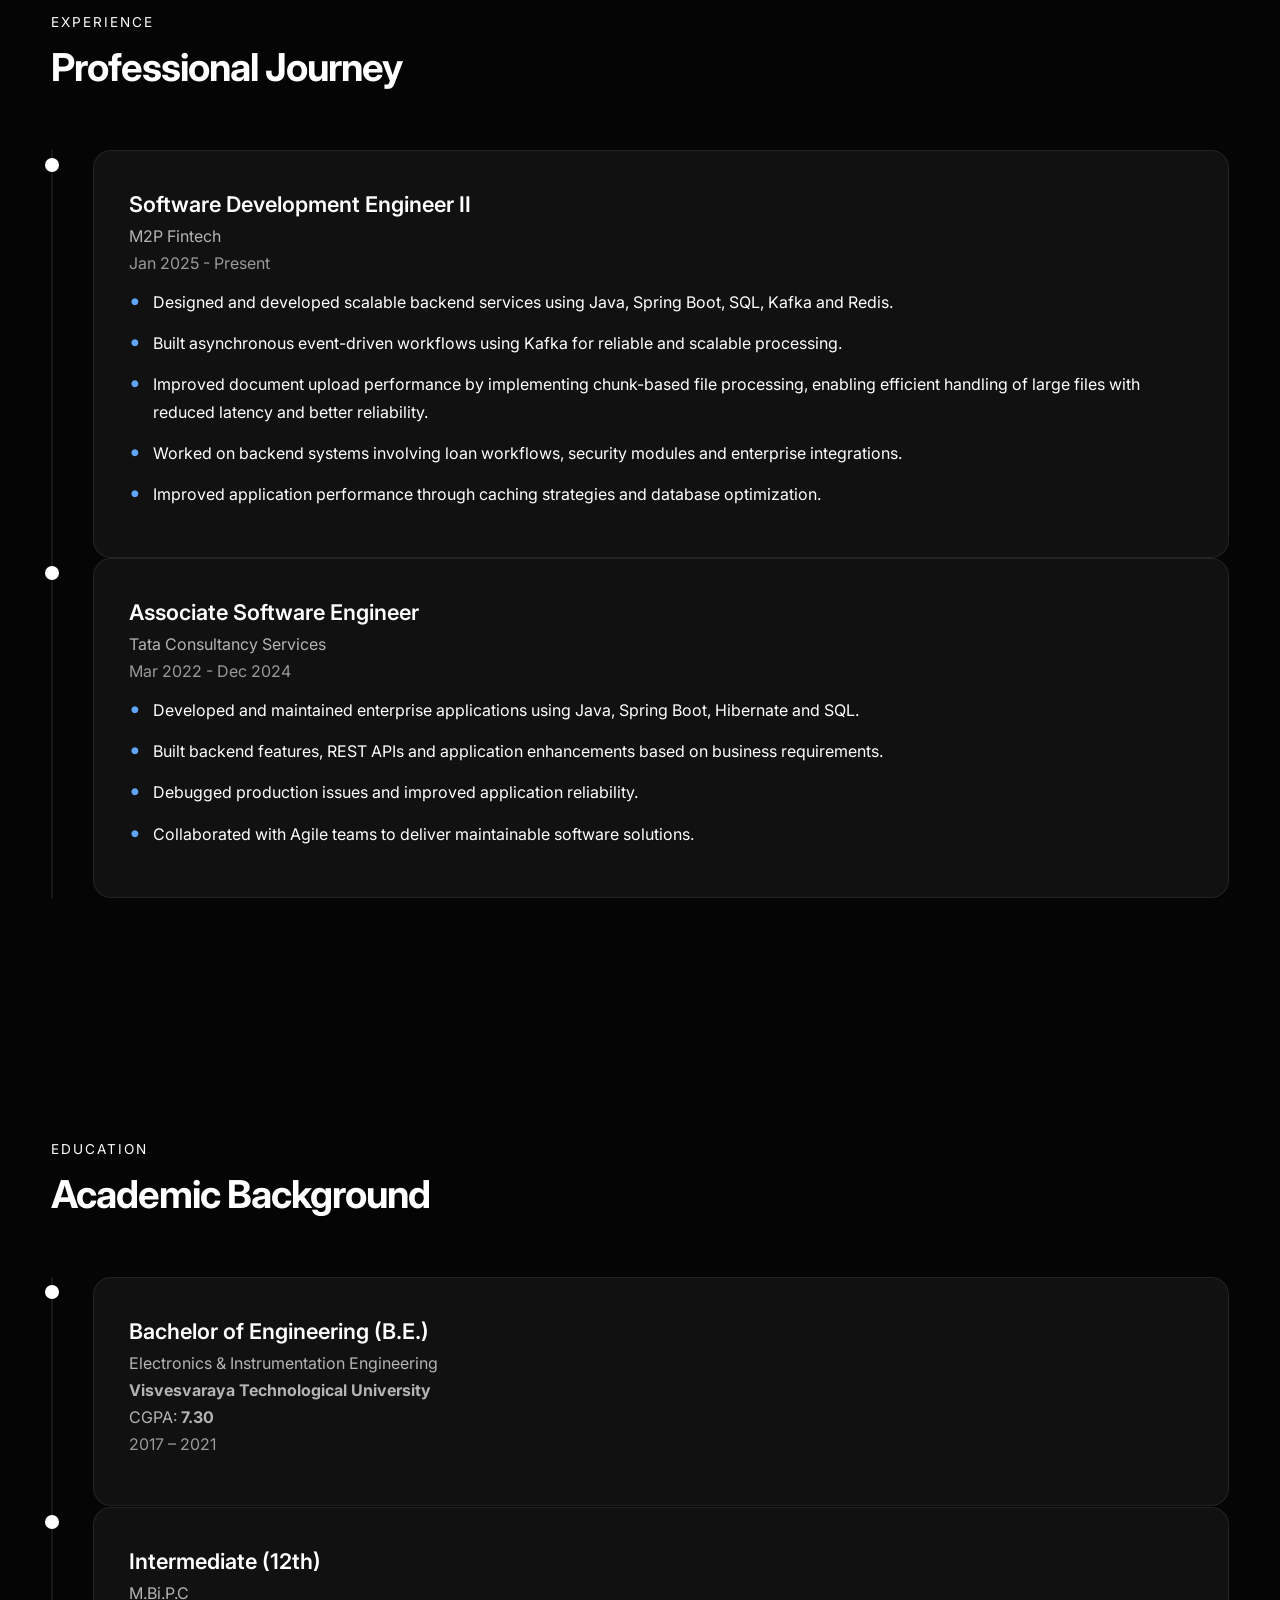
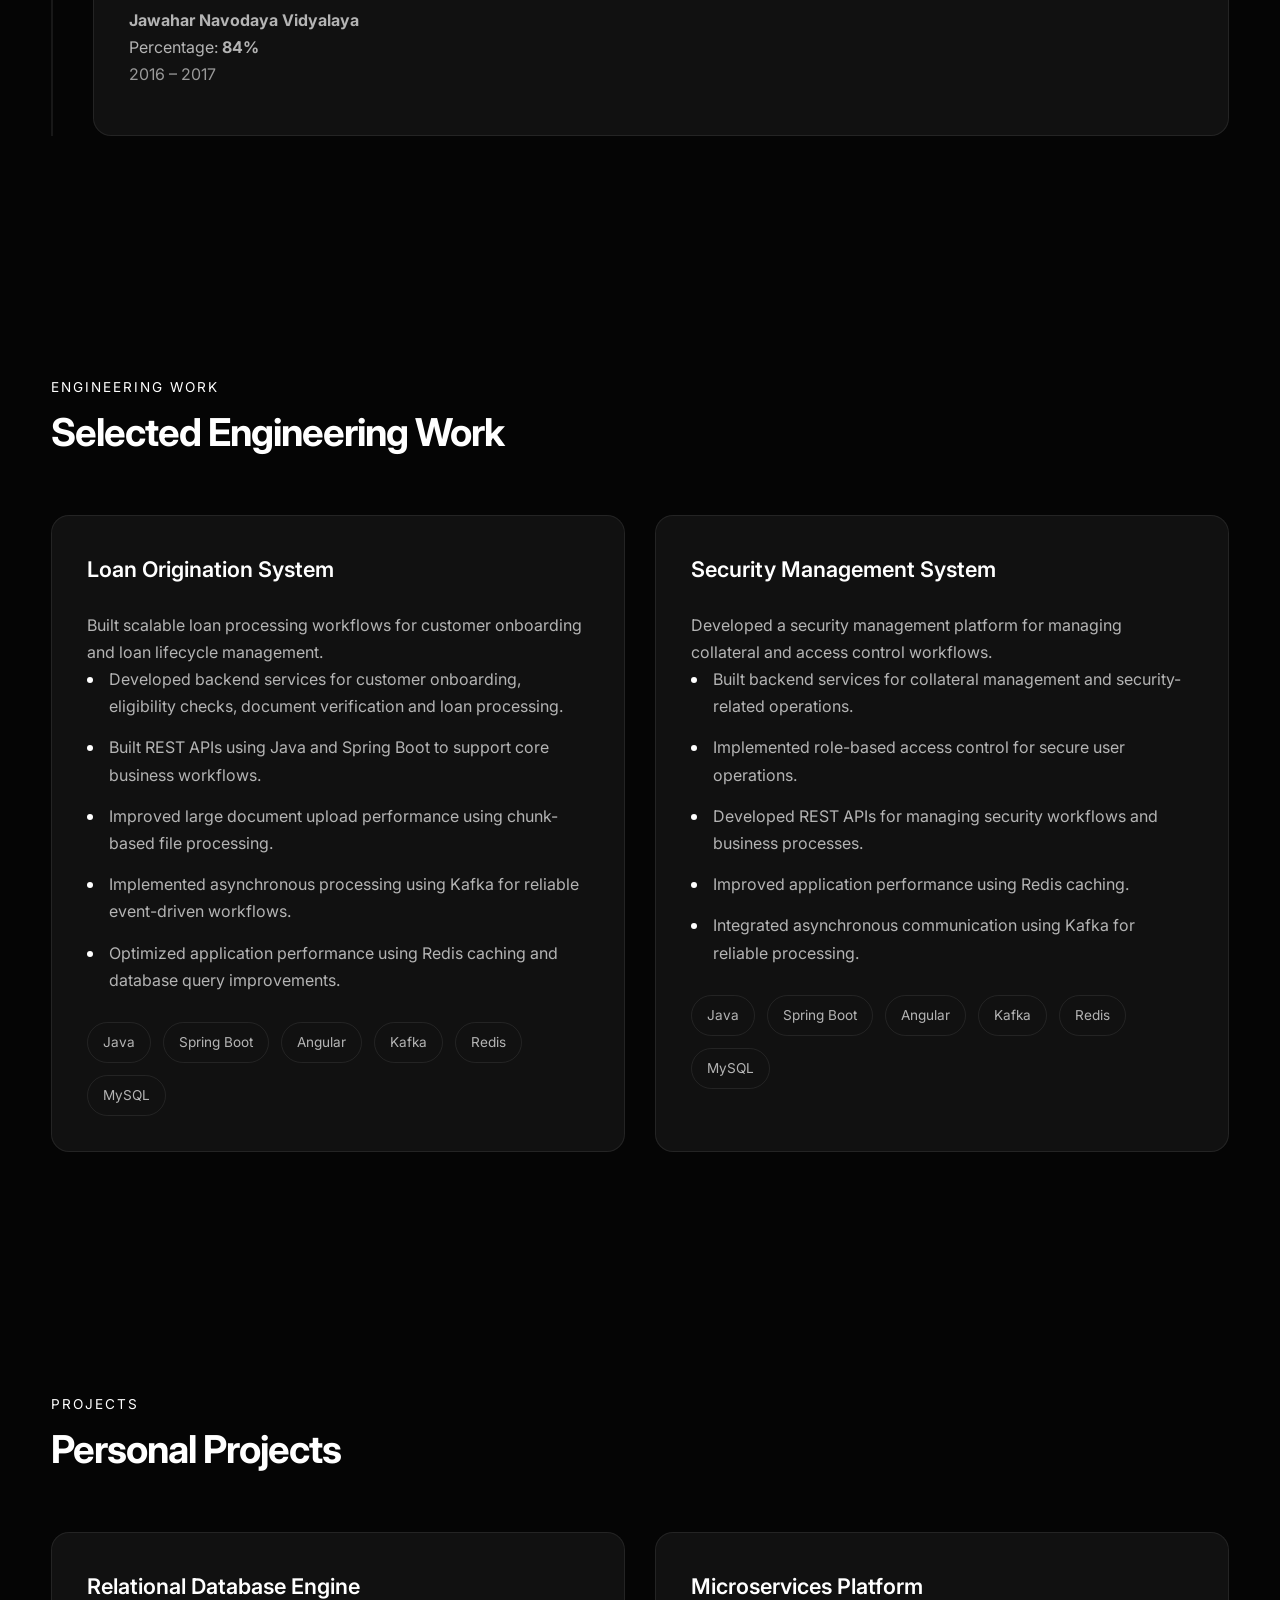
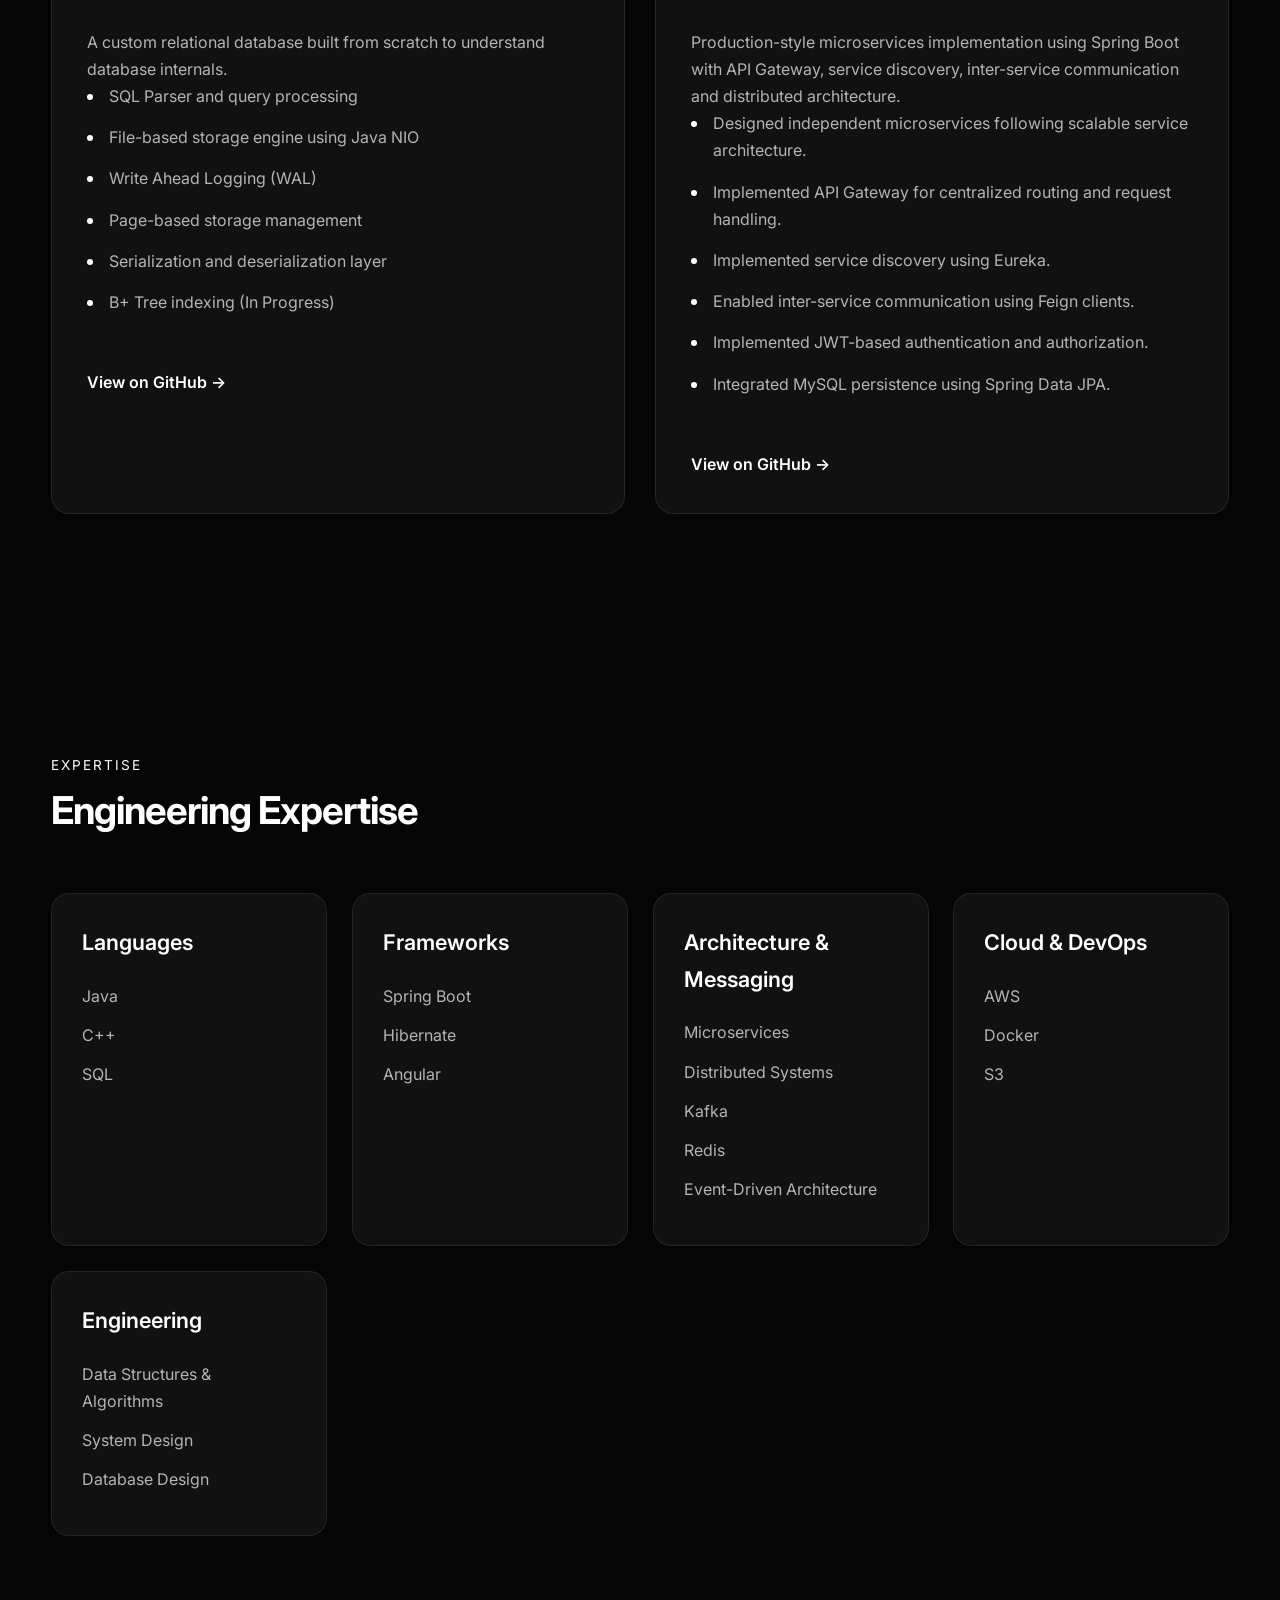
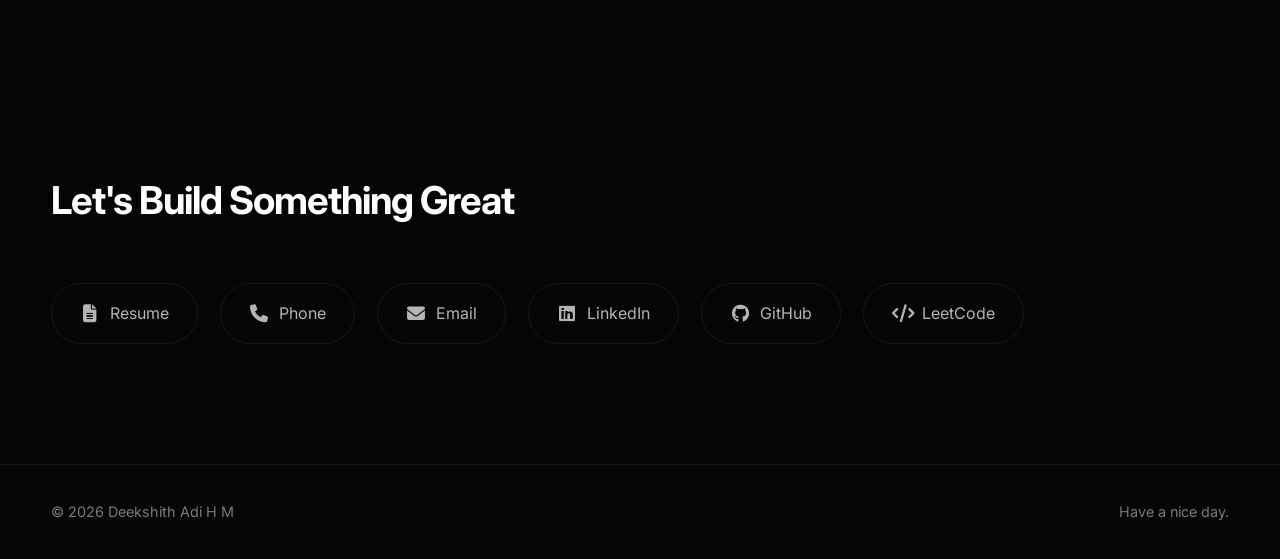
==== commit d526929b: "Update index.html" ====
--- a/index.html
+++ b/index.html
@@ -472,6 +472,96 @@
 
 
 </section>
+
+ <!-- ================= EDUCATION ================= -->
+
+<section id="education" class="section">
+
+    <div class="container">
+
+        <div class="section-heading">
+
+            <p>Education</p>
+
+            <h2>Academic Background</h2>
+
+        </div>
+
+        <div class="timeline">
+
+            <!-- Bachelor's -->
+
+            <div class="timeline-item">
+
+                <div class="timeline-dot"></div>
+
+                <div class="timeline-content">
+
+                    <h3>
+                        Bachelor of Engineering (B.E.)
+                    </h3>
+
+                    <p>
+                        Electronics & Instrumentation Engineering
+                    </p>
+
+                    <p>
+                        <strong>Visvesvaraya Technological University</strong>
+                    </p>
+
+                    <p>
+                        CGPA: <strong>7.30</strong>
+                    </p>
+
+                    <span class="timeline-year">
+                        2017 – 2021
+                    </span>
+
+                </div>
+
+            </div>
+
+            <!-- Intermediate -->
+
+            <div class="timeline-item">
+
+                <div class="timeline-dot"></div>
+
+                <div class="timeline-content">
+
+                    <h3>
+                        Intermediate (12th)
+                    </h3>
+
+                    <p>
+                        M.Bi.P.C
+                    </p>
+
+                    <p>
+                        <strong>Jawahar Navodaya Vidyalaya</strong>
+                    </p>
+
+                    <p>
+                        Percentage: <strong>84%</strong>
+                    </p>
+
+                    <span class="timeline-year">
+                        2016 – 2017
+                    </span>
+
+                </div>
+
+            </div>
+
+        </div>
+
+    </div>
+
+</section>
+
+    
+
+    
 <!-- ================= ENGINEERING WORK ================= -->
 
 
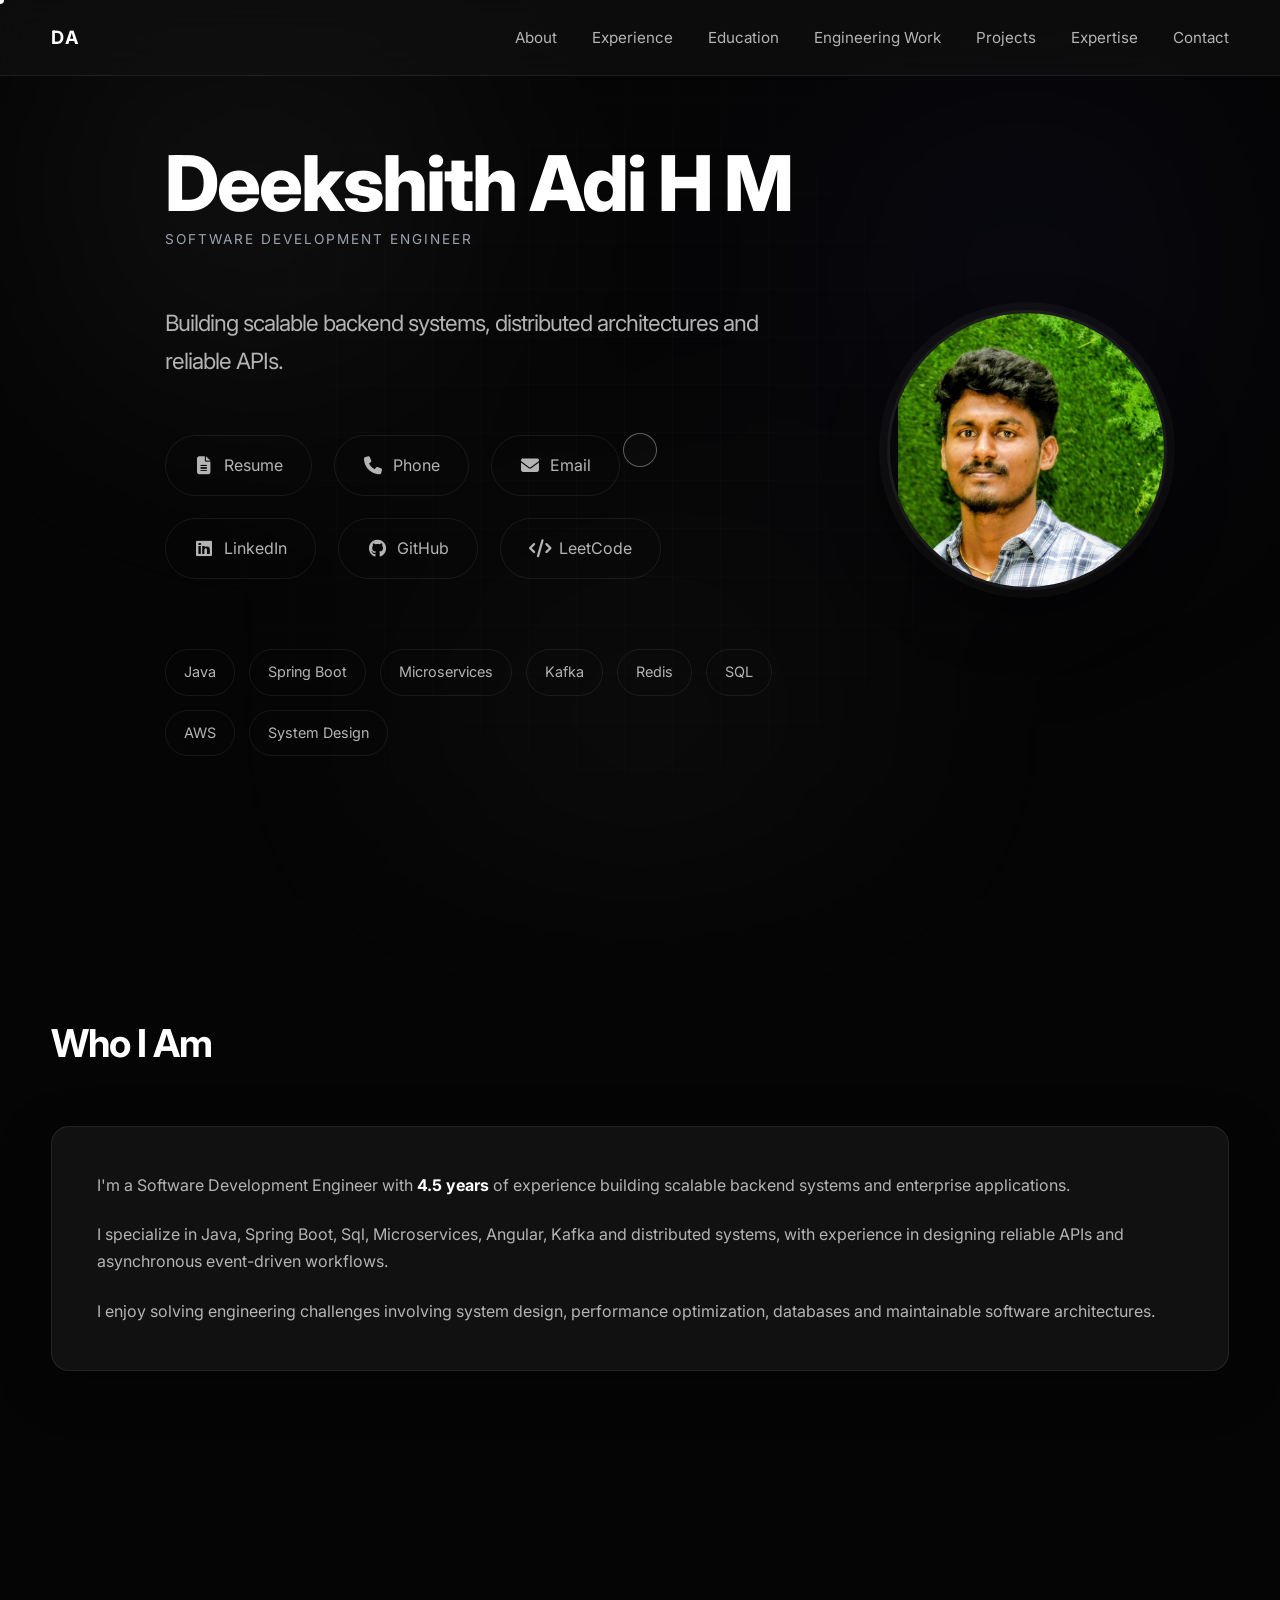
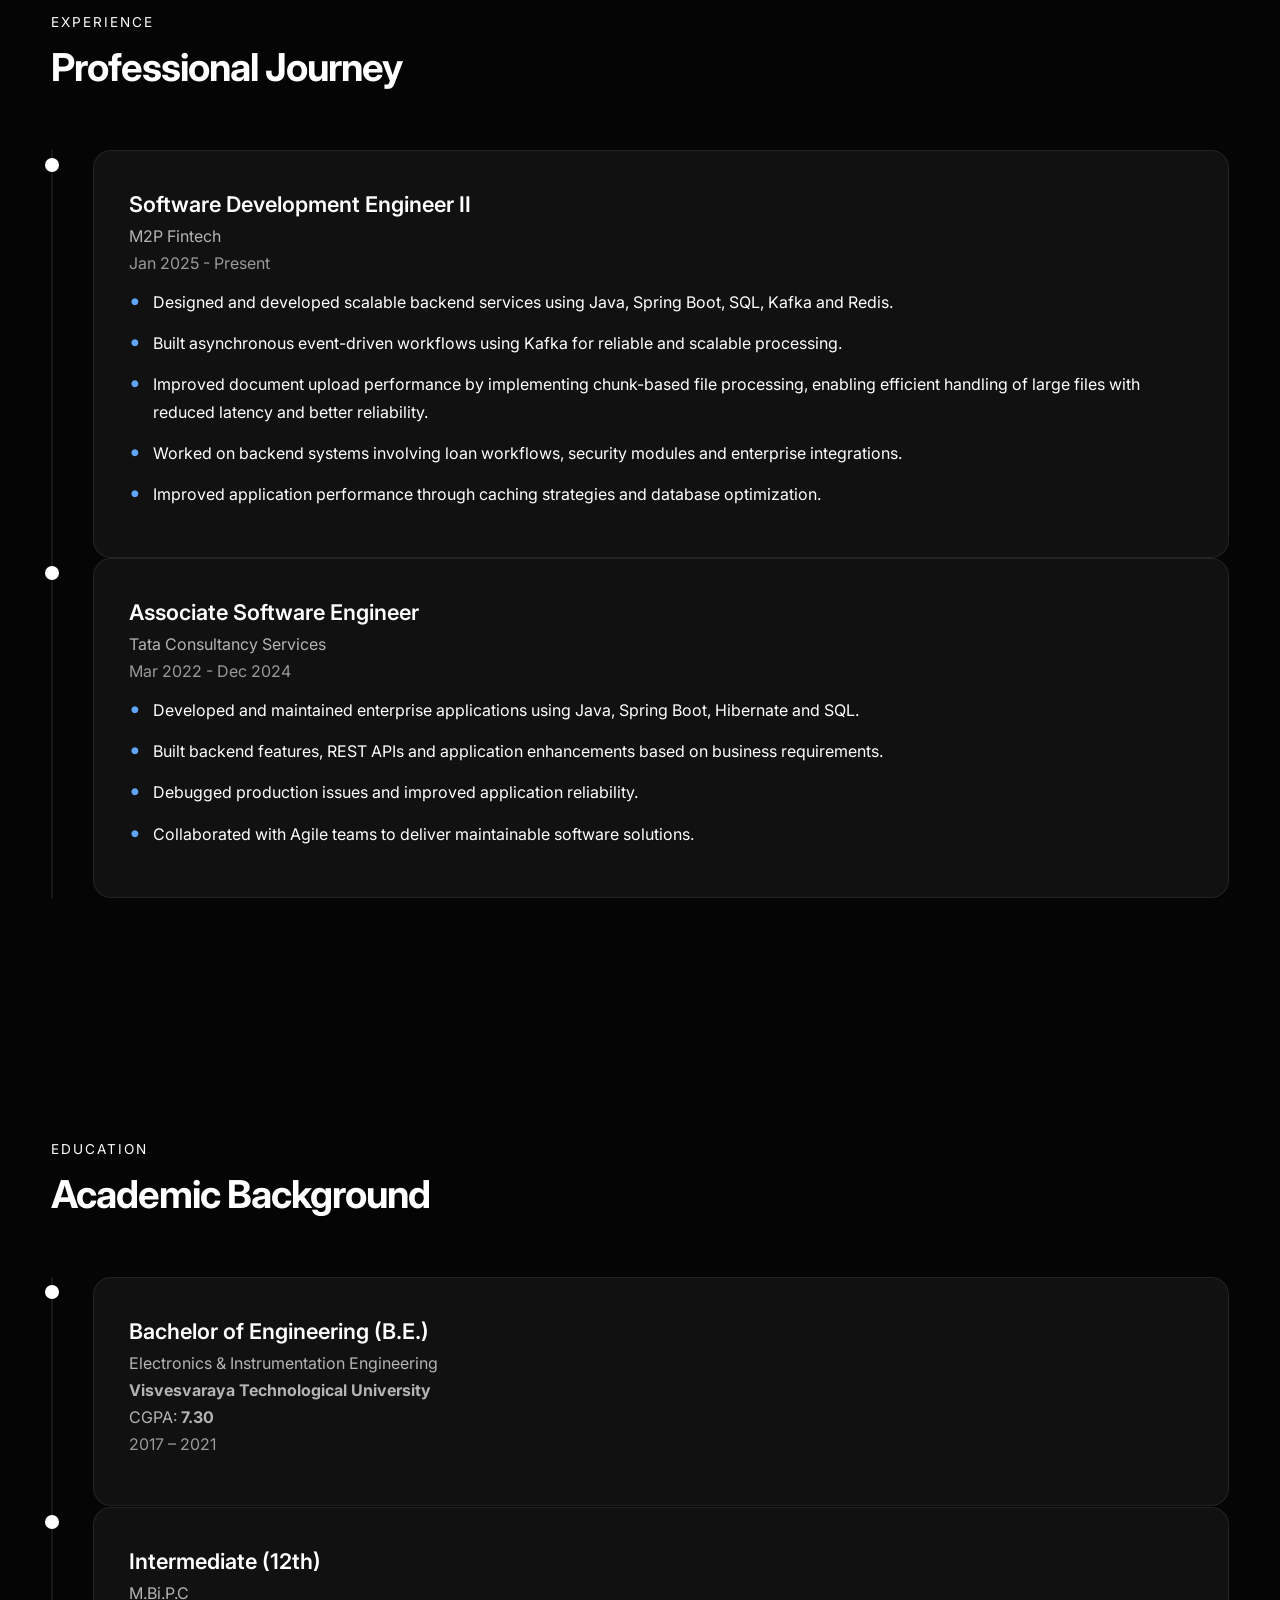
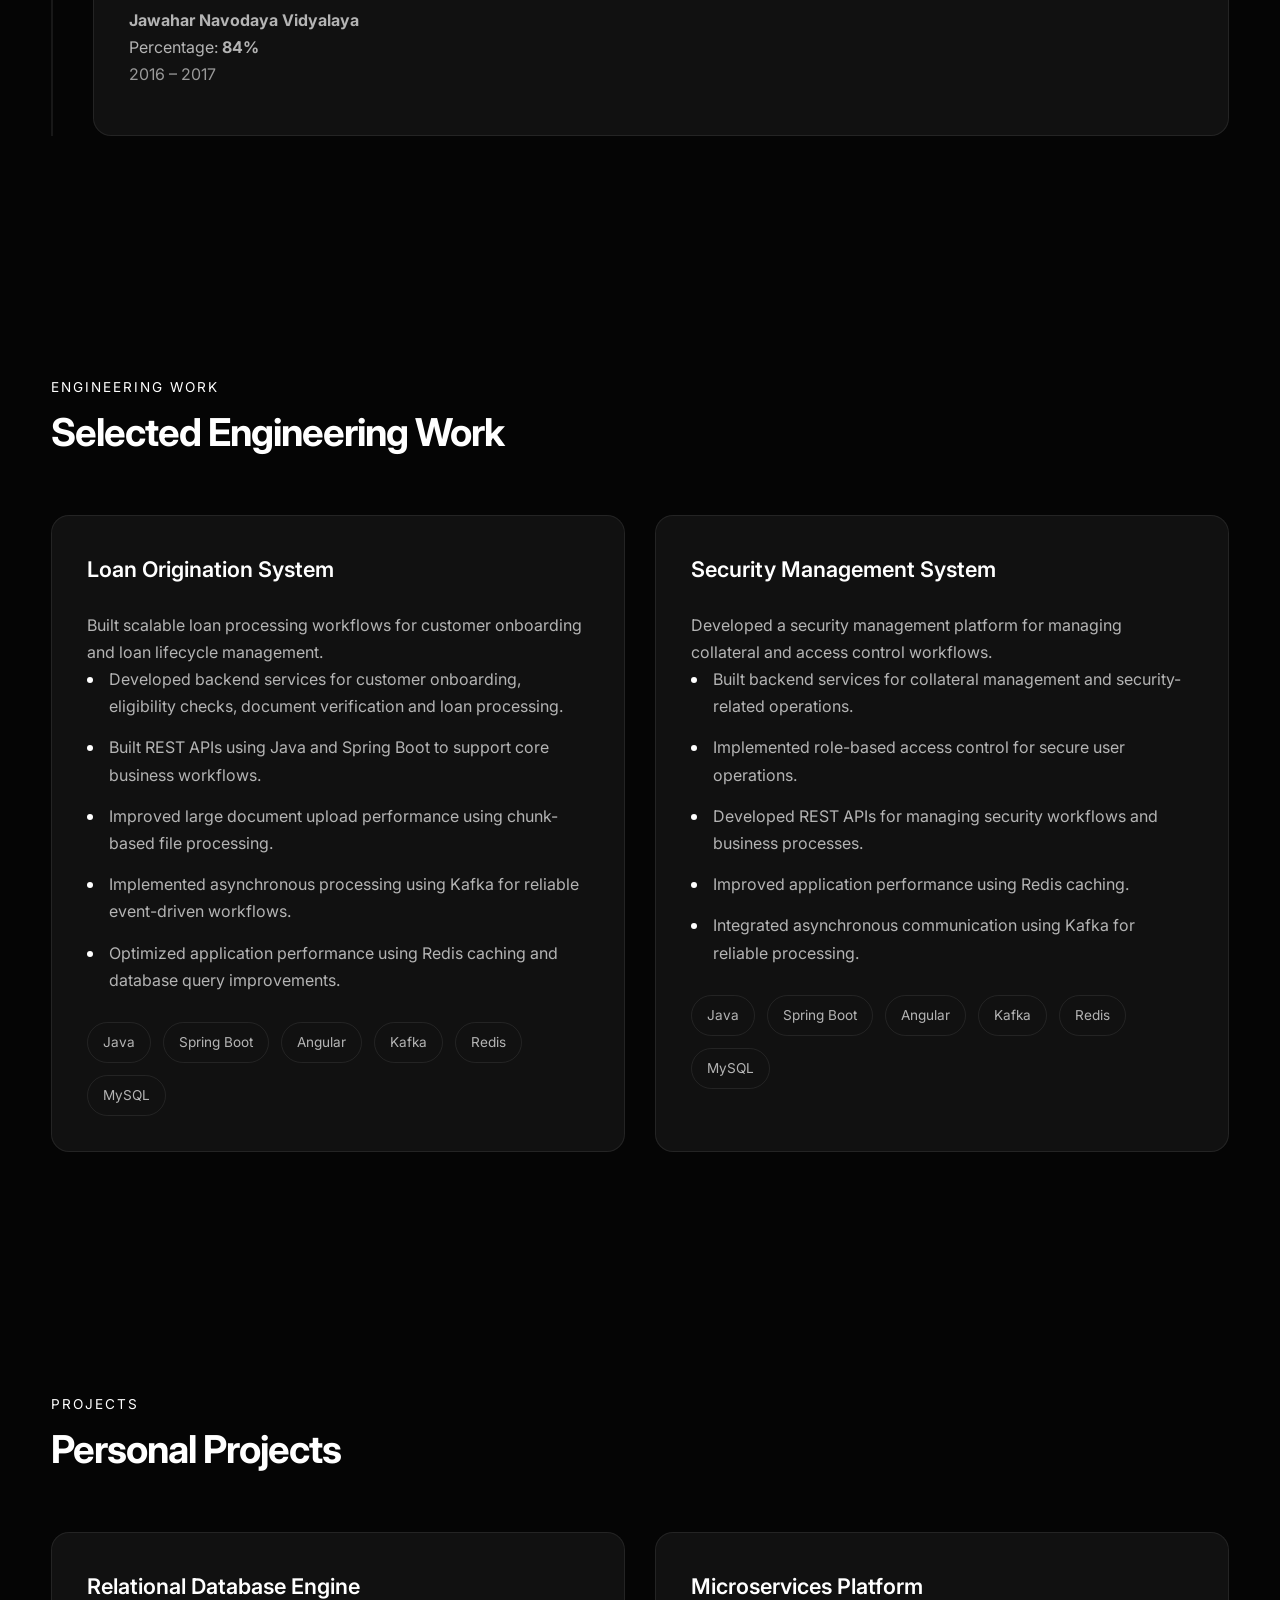
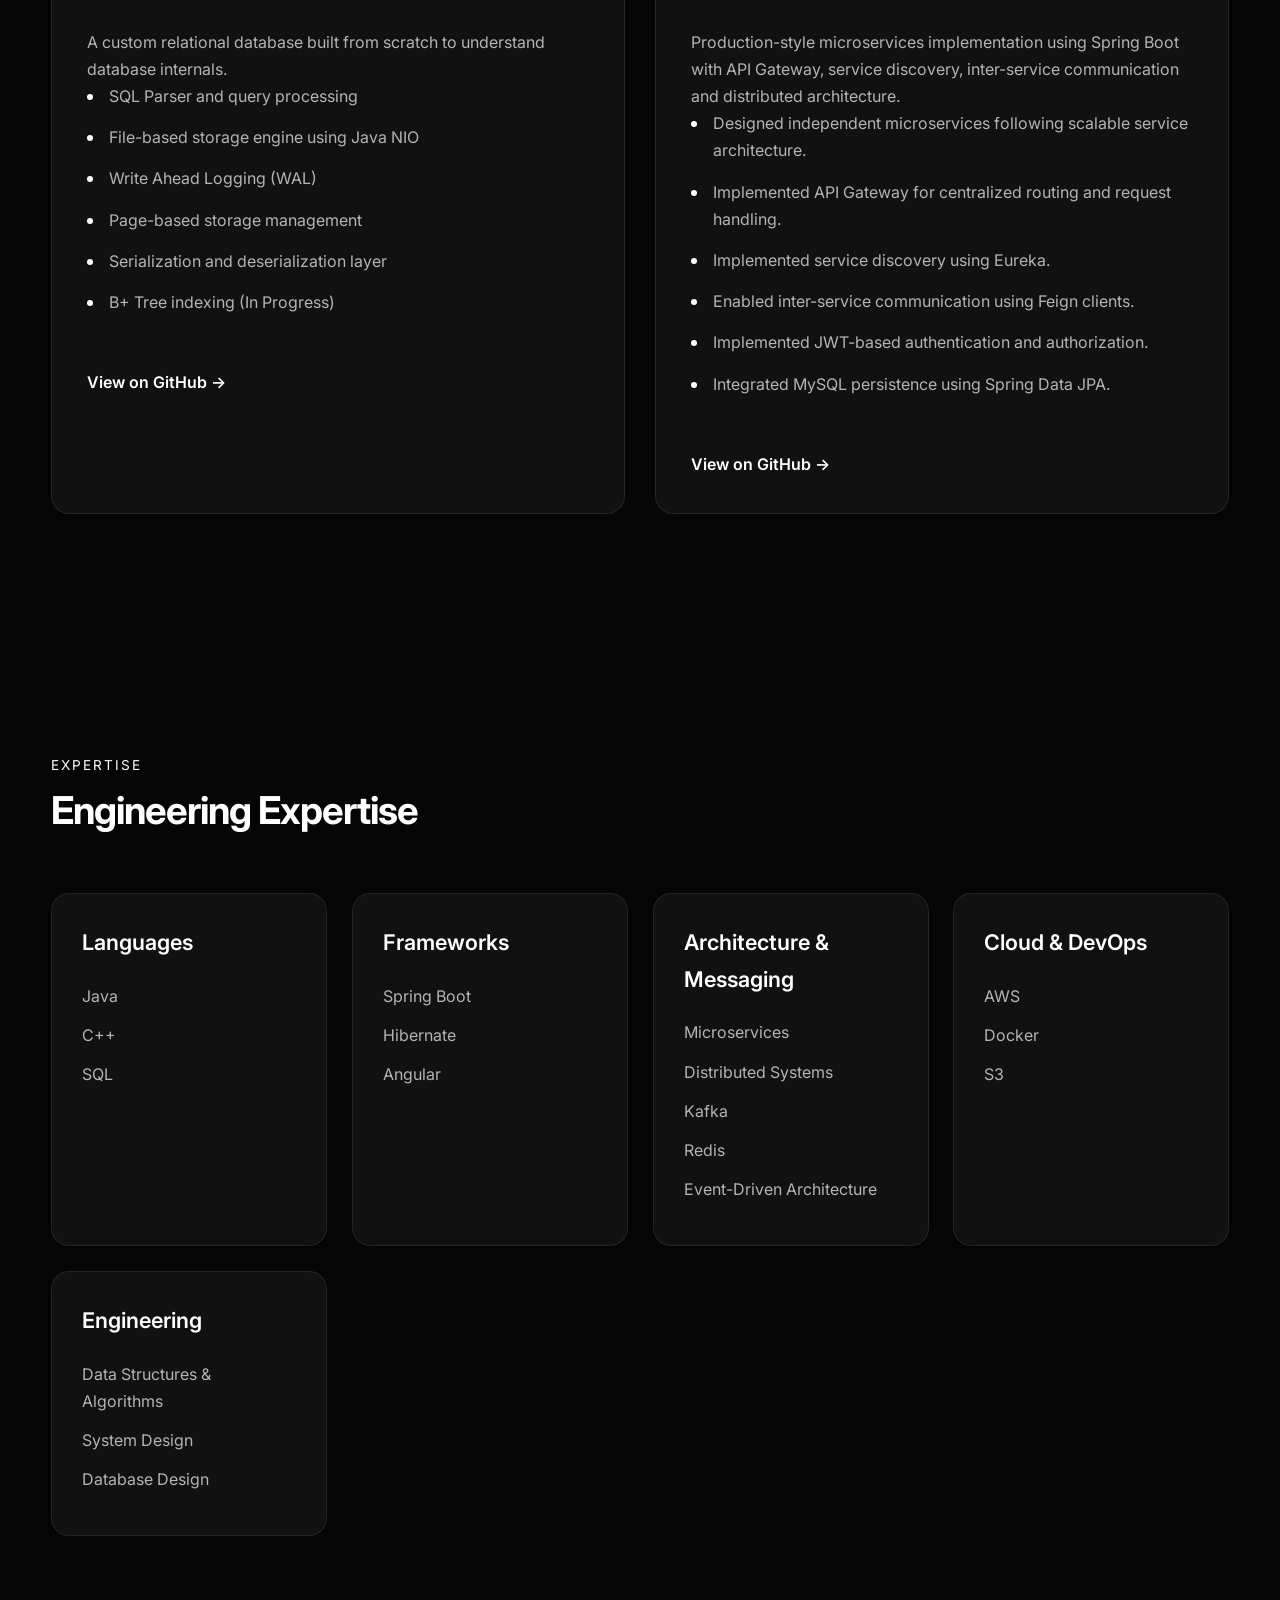
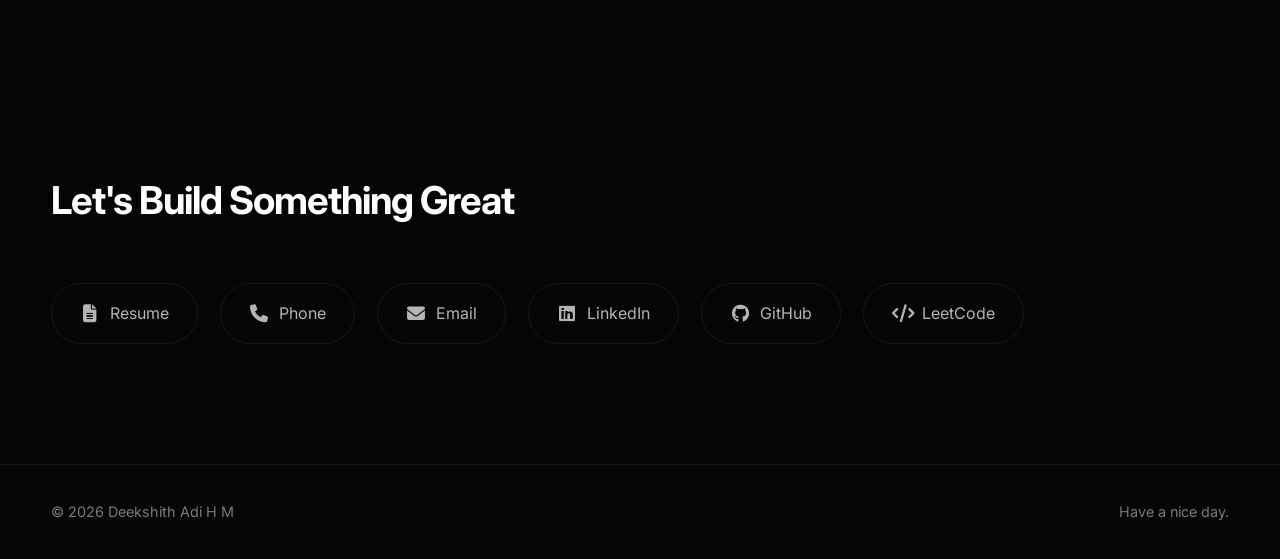
==== commit 507b3852: "Update index.html" ====
--- a/index.html
+++ b/index.html
@@ -89,6 +89,7 @@
 
             <a href="#about">About</a>
             <a href="#experience">Experience</a>
+            <a href="#education">Education</a>
             <a href="#engineering-work">Engineering Work</a>
             <a href="#projects">Projects</a>
             <a href="#expertise">Expertise</a>
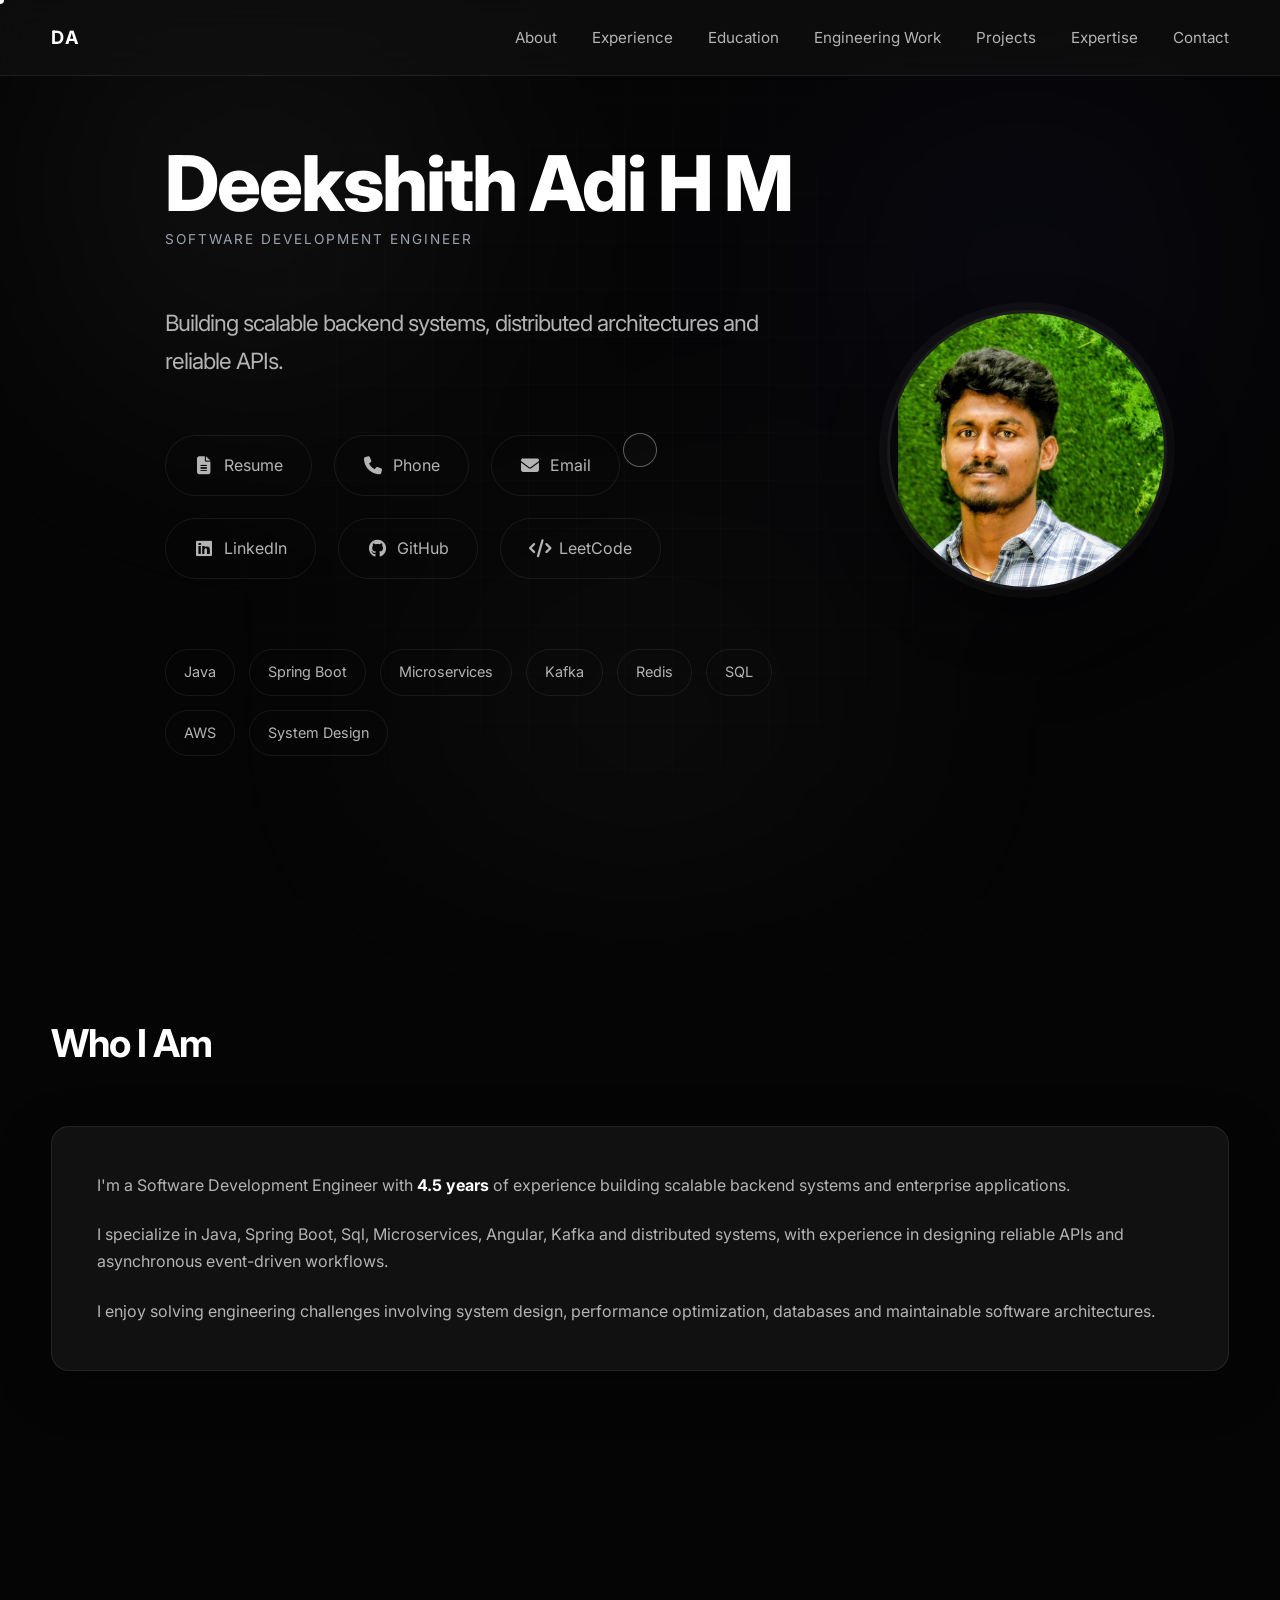
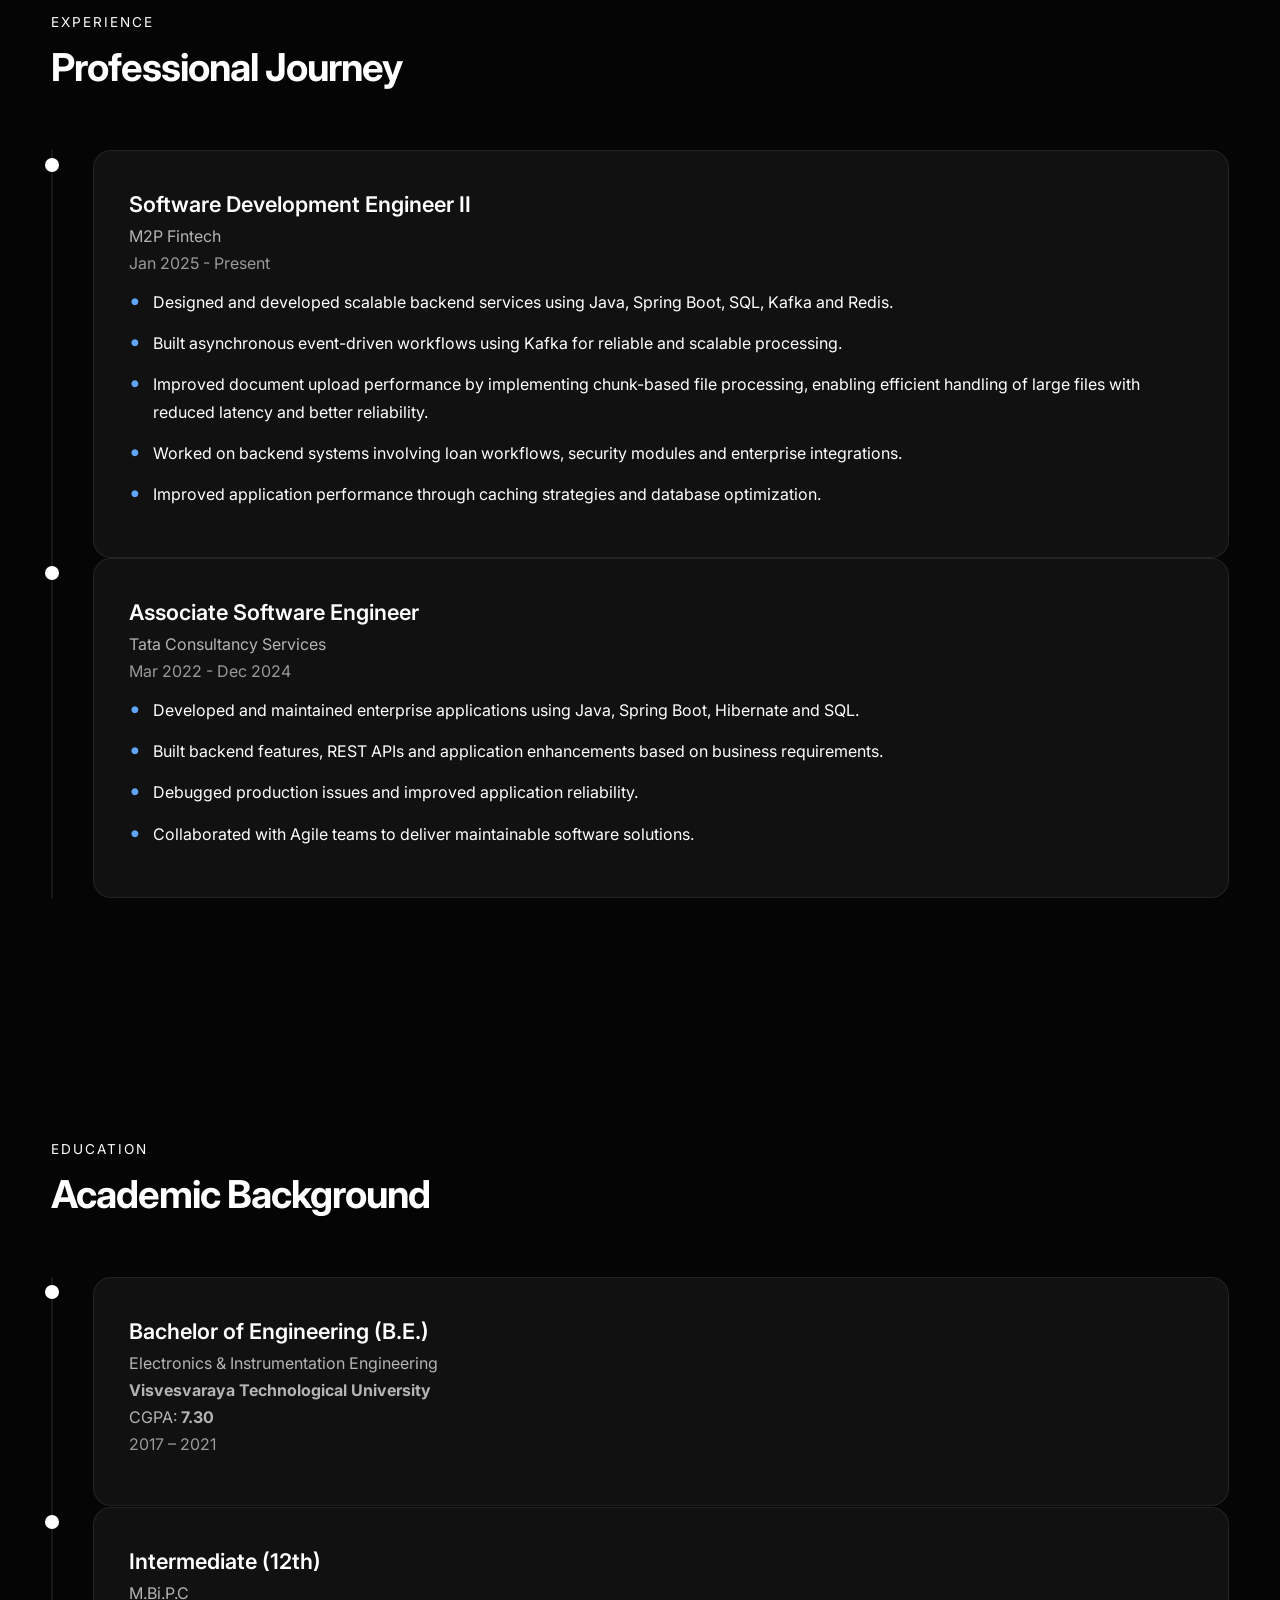
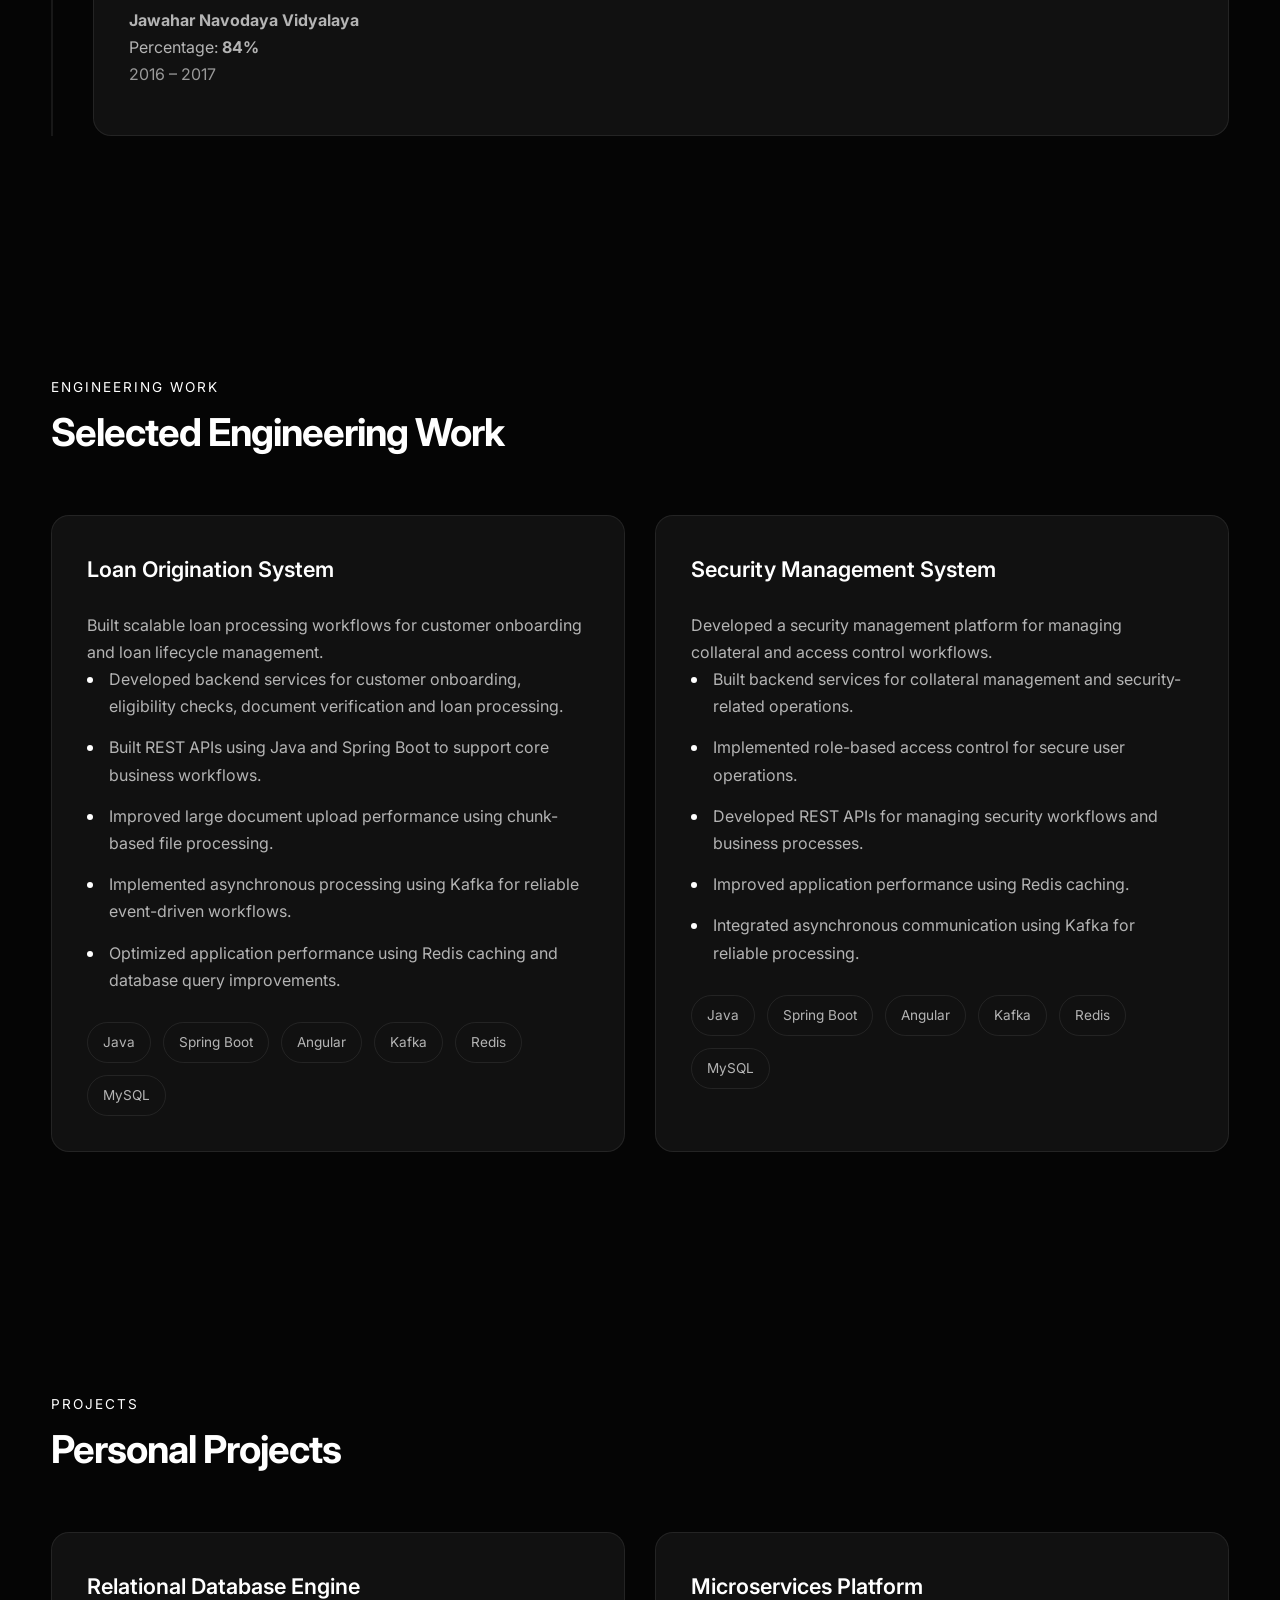
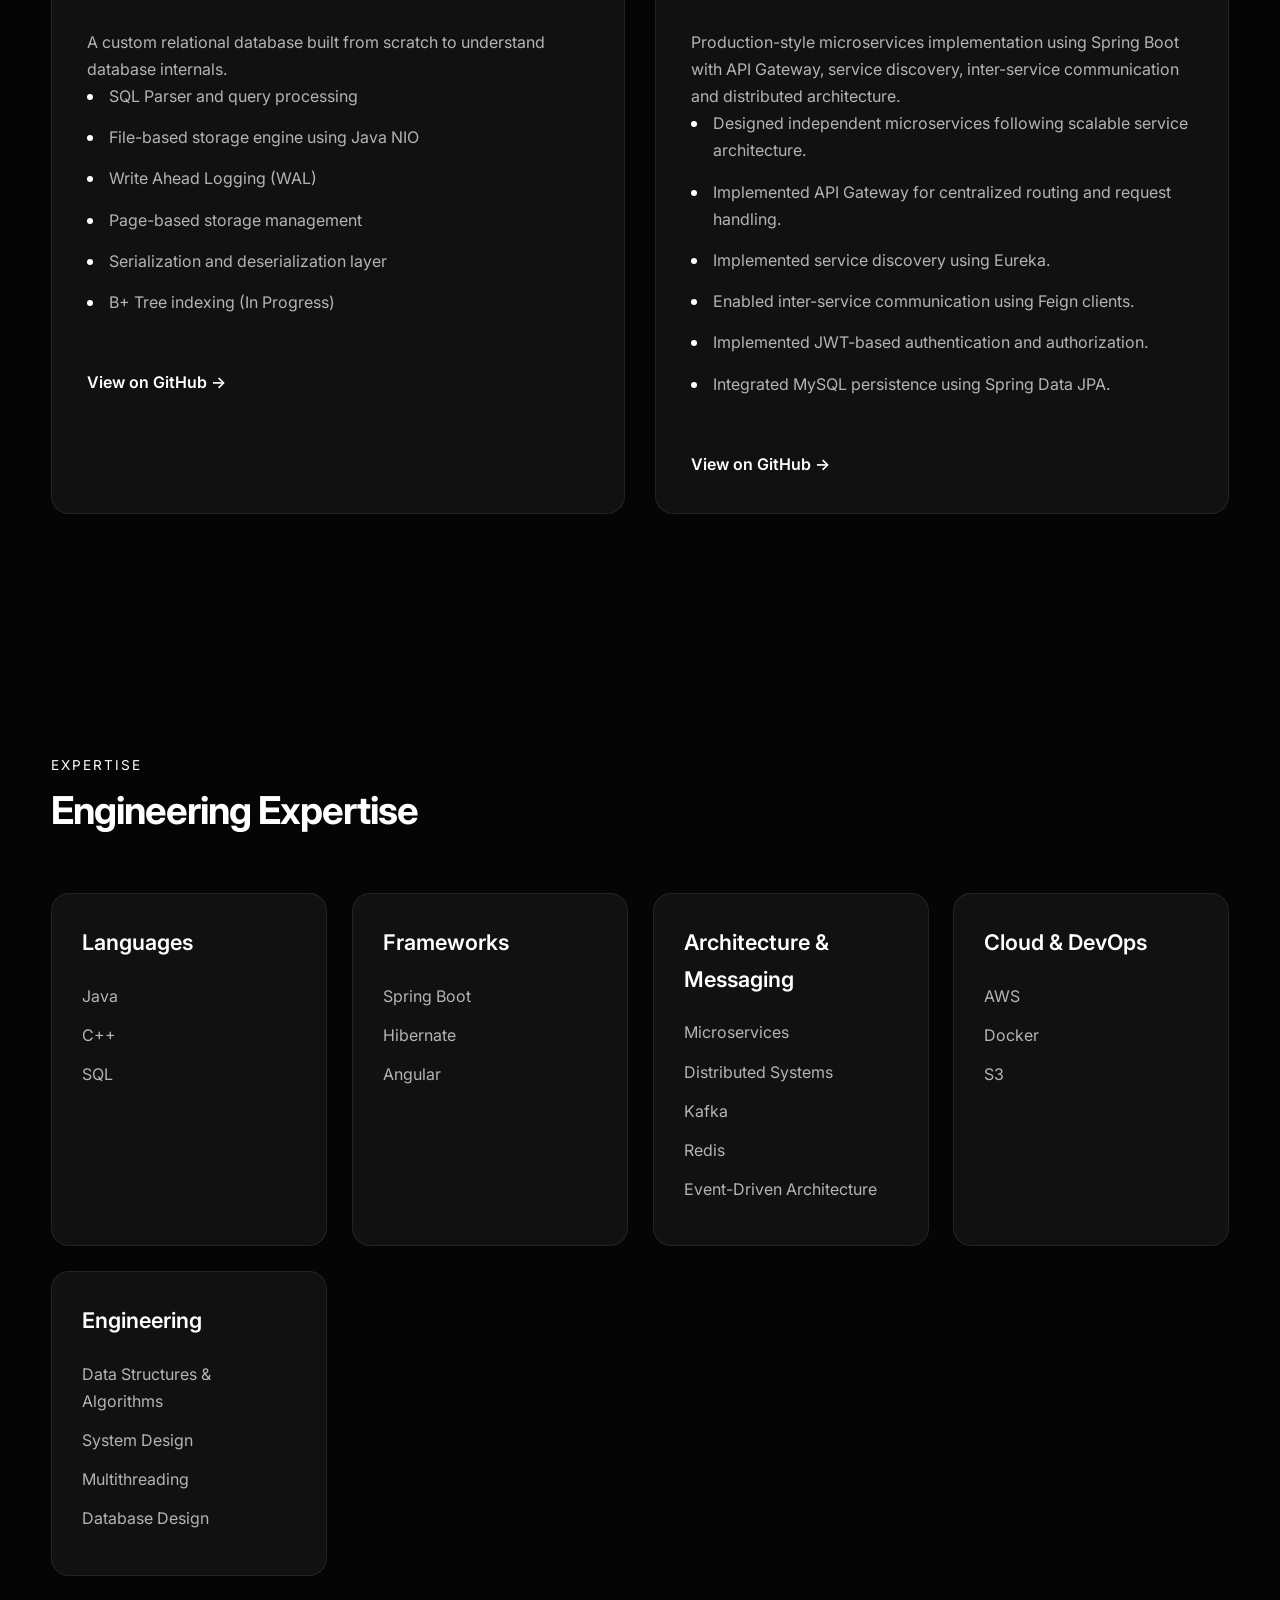
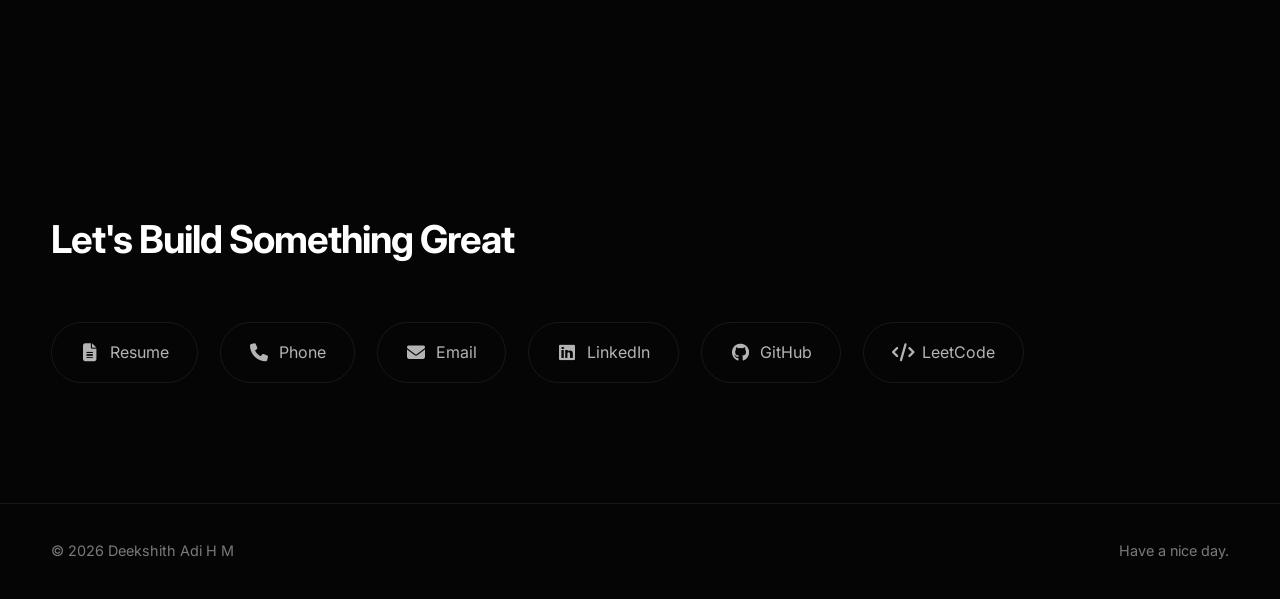
==== commit 5161bf02: "Update index.html" ====
--- a/index.html
+++ b/index.html
@@ -1083,6 +1083,7 @@
 
 <span>Data Structures & Algorithms</span>
 <span>System Design</span>
+<span>Multithreading</span>    
 <span>Database Design</span>
 
 
